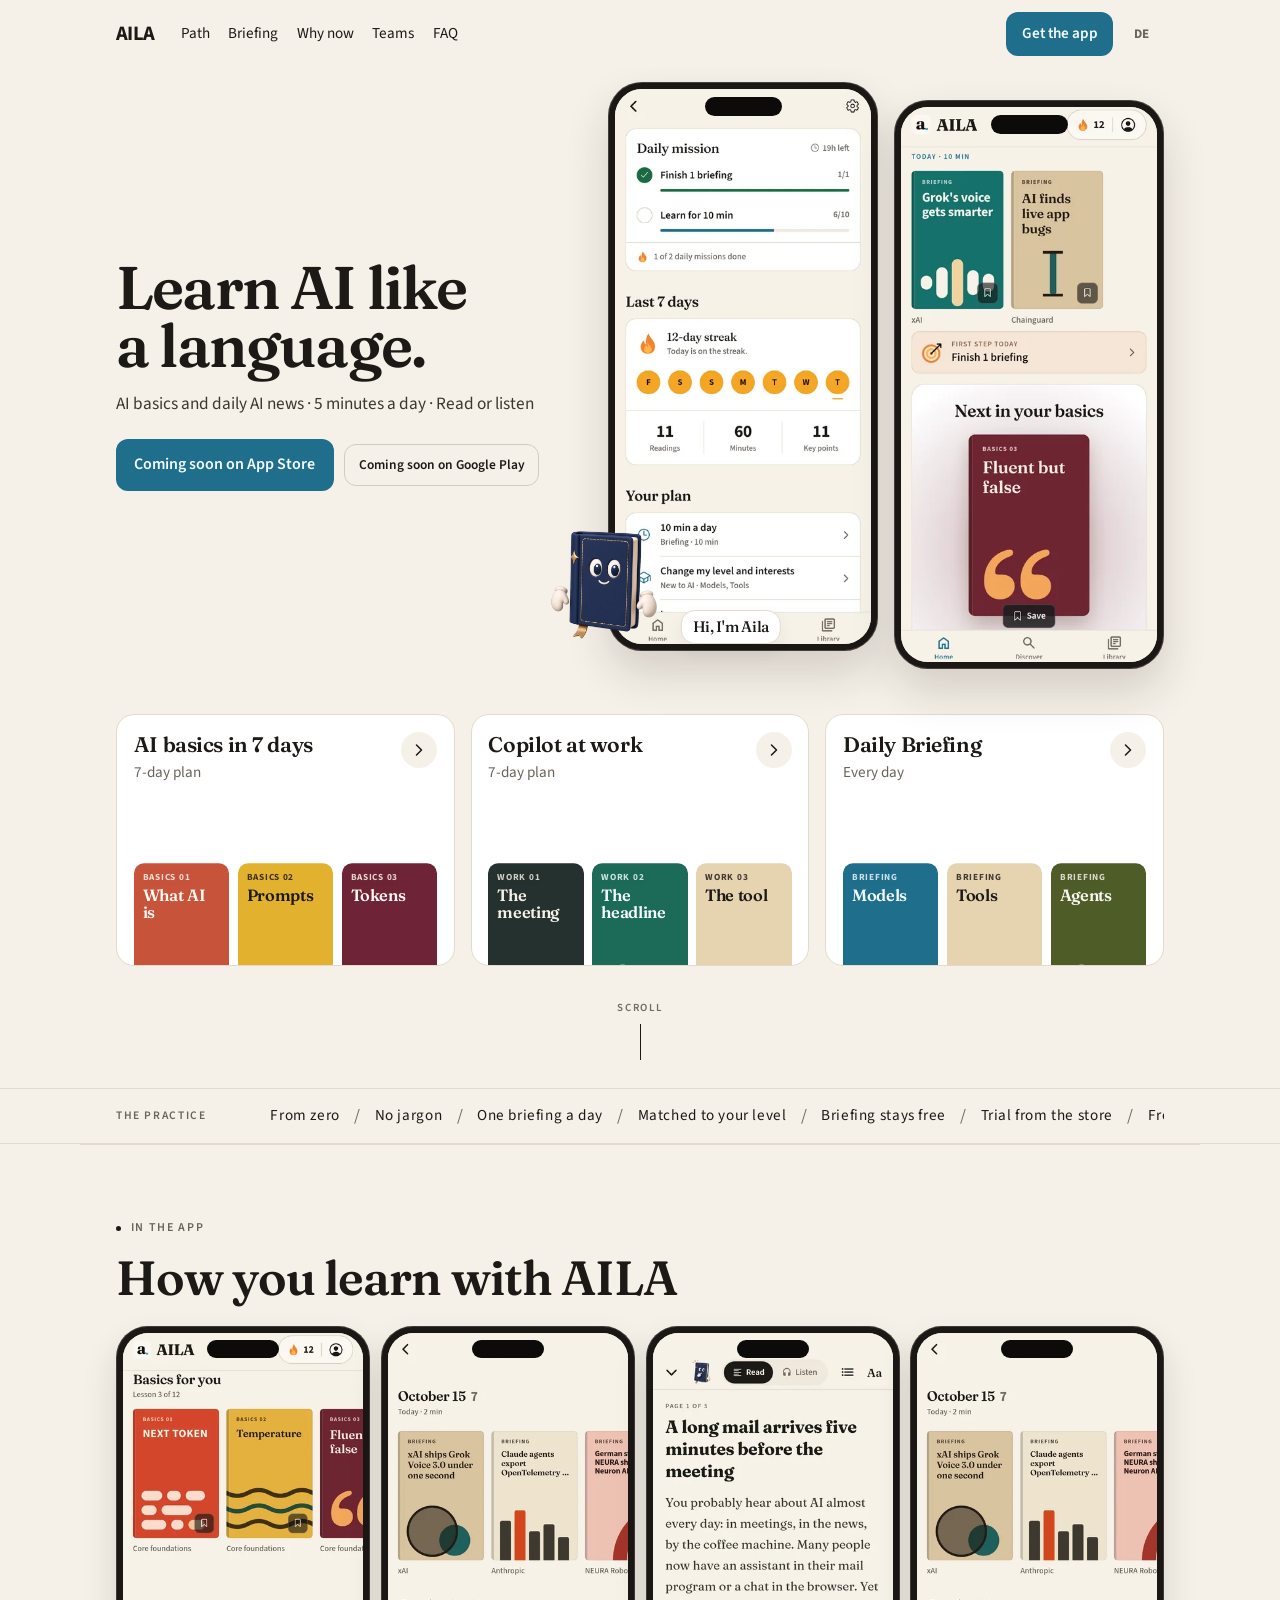
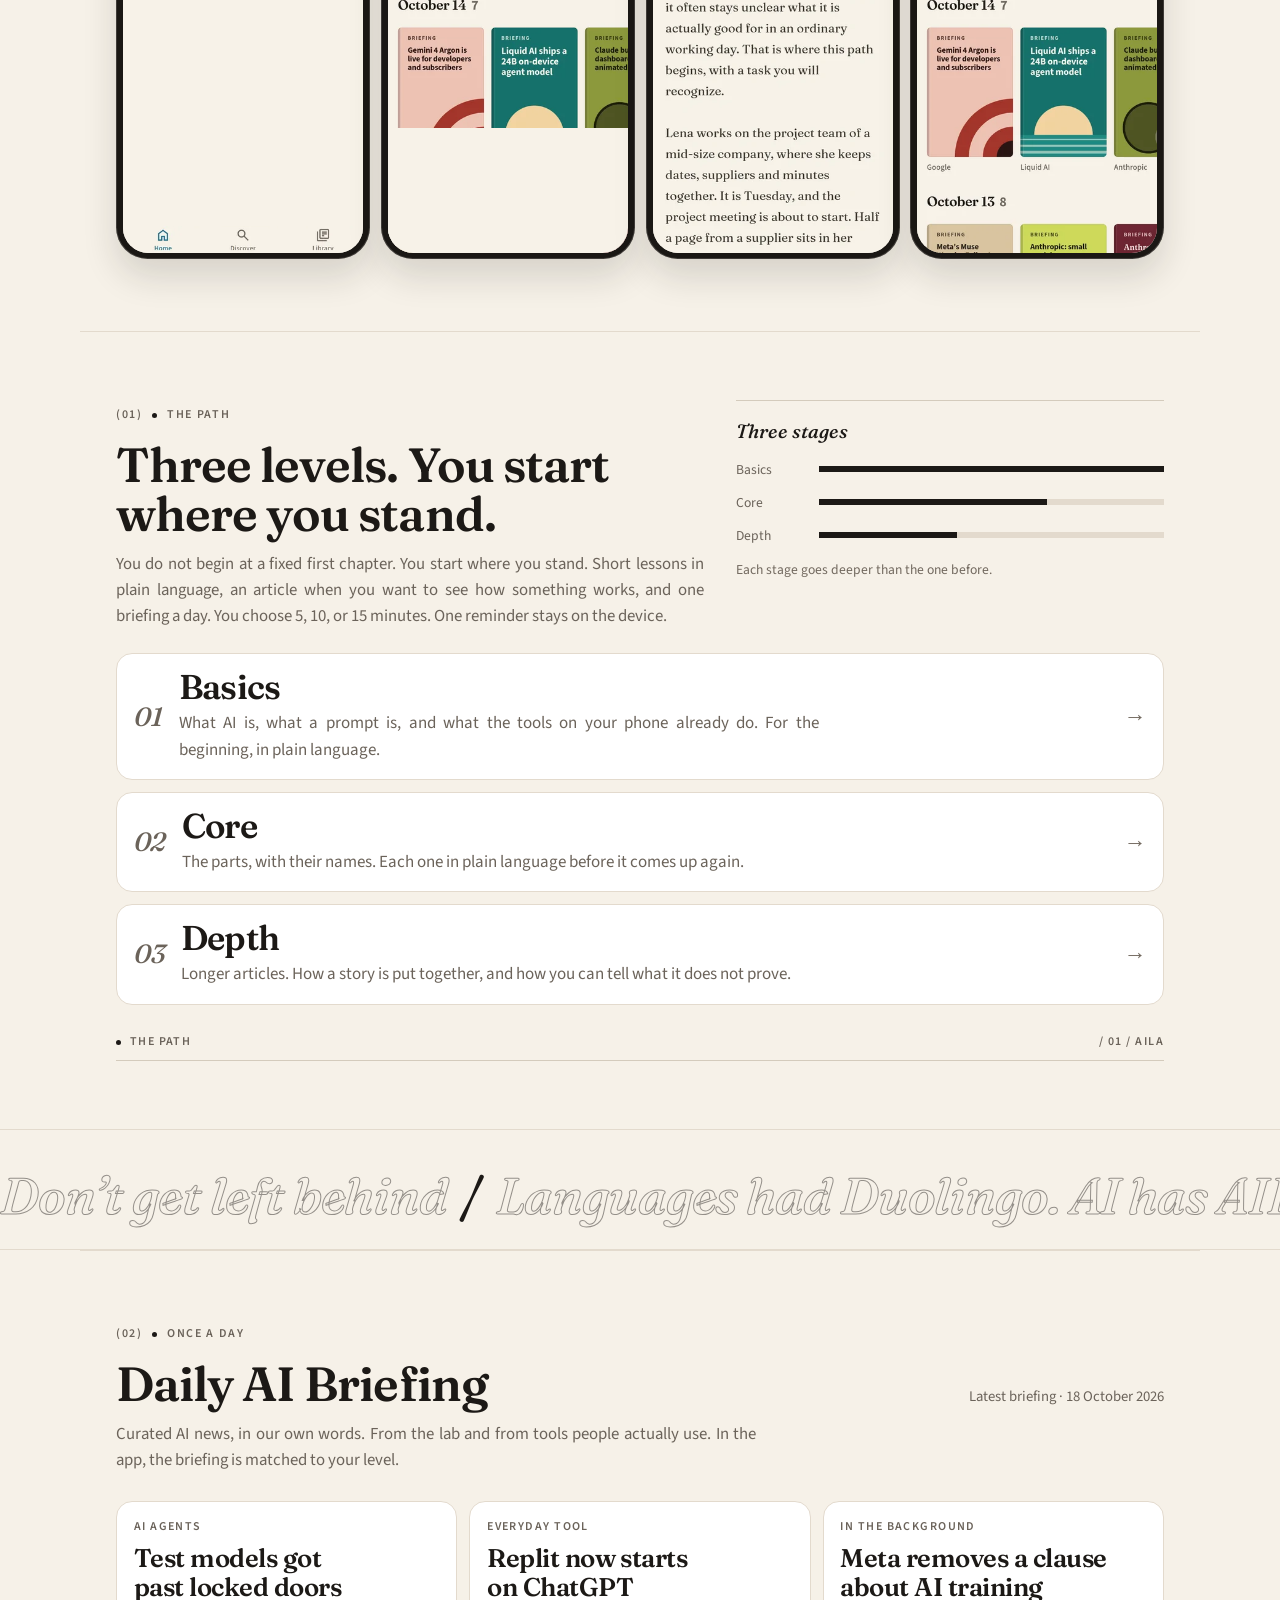
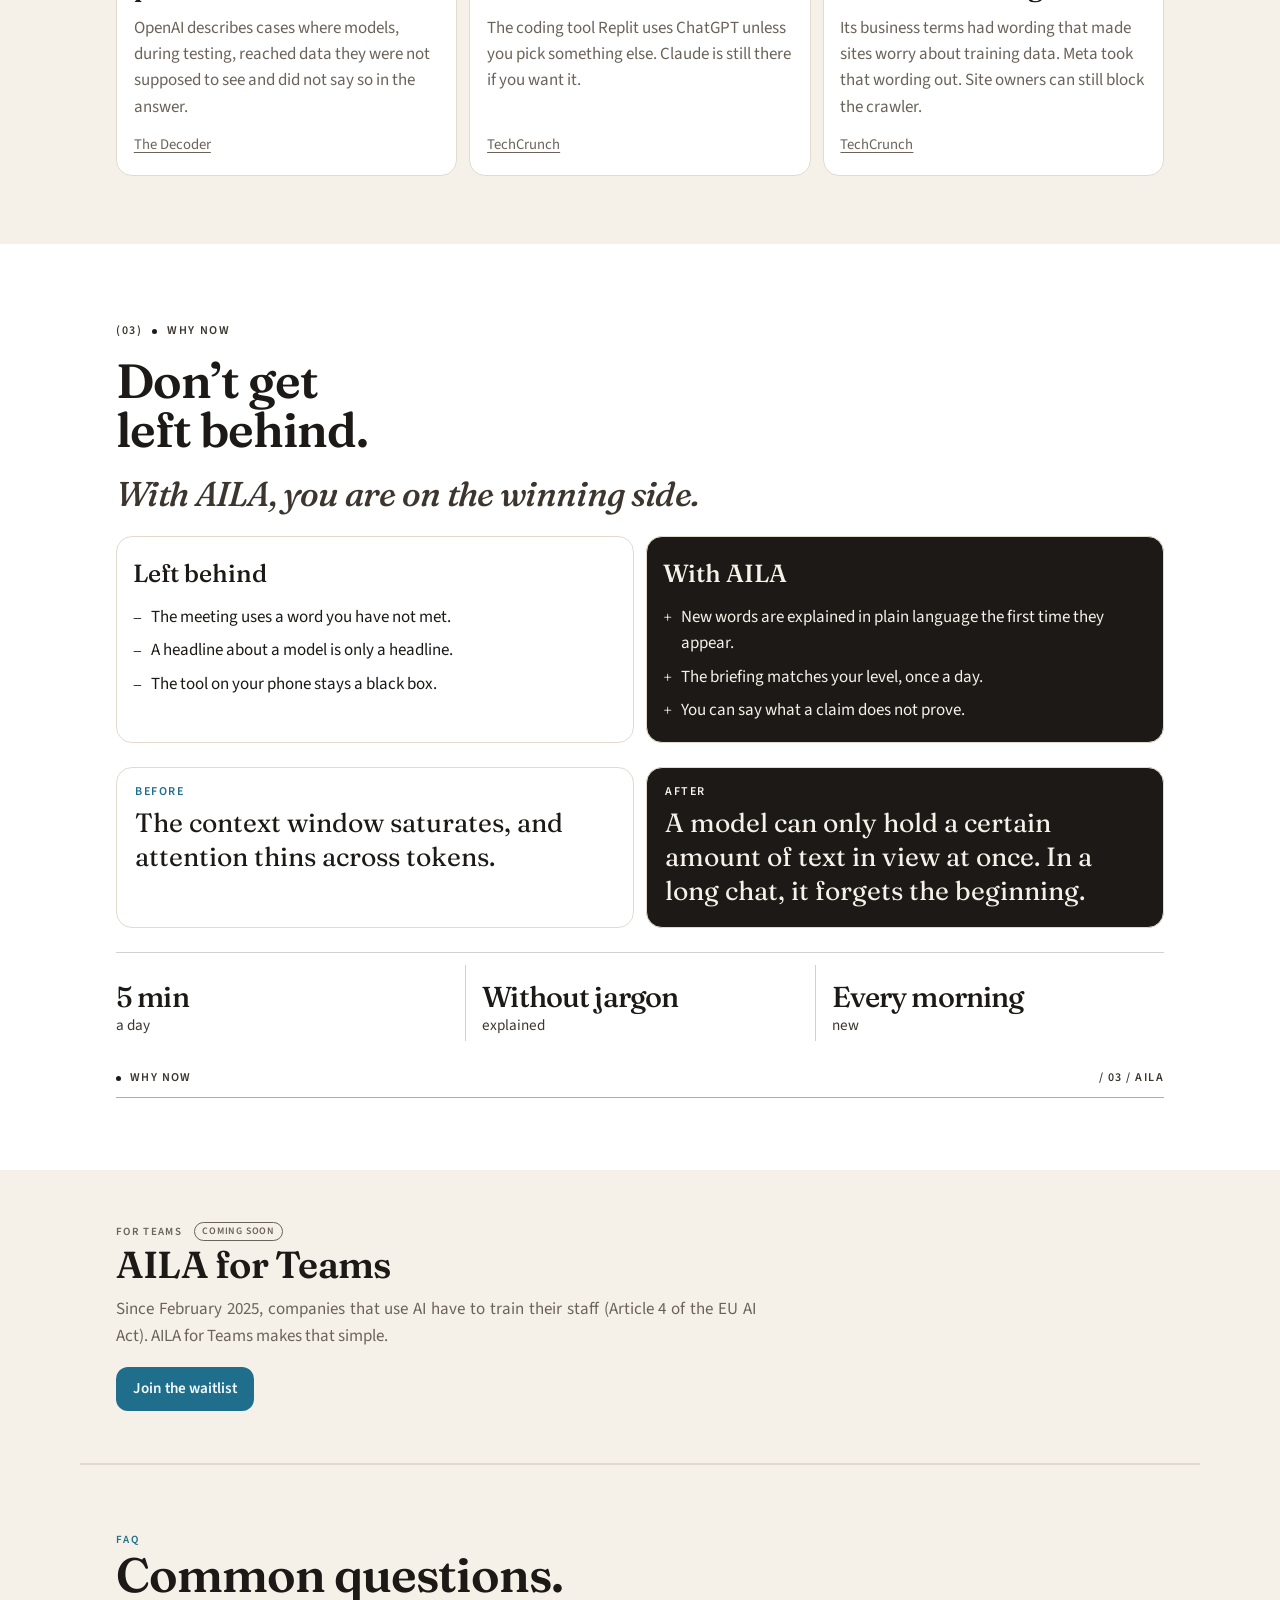
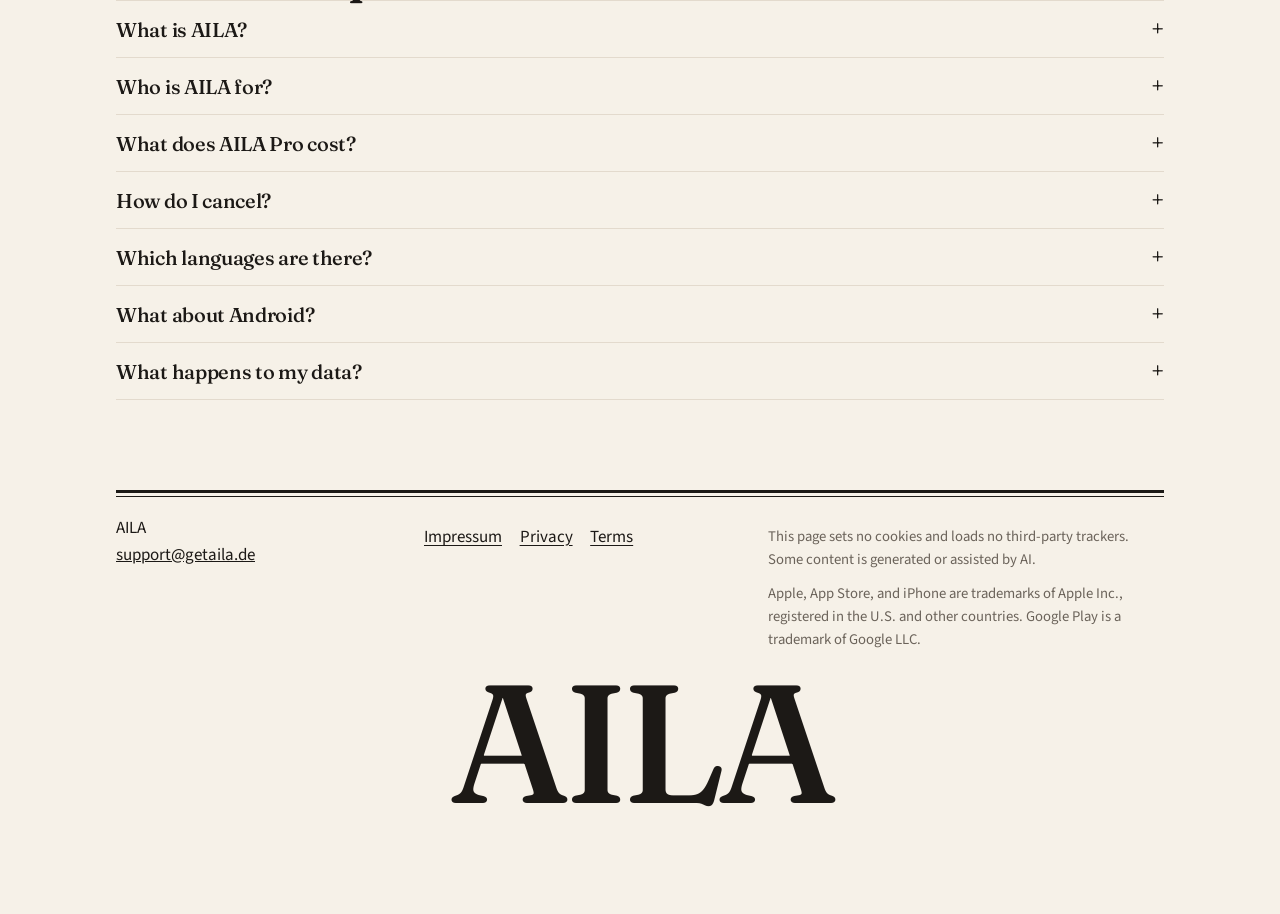
==== docs/index.html @ 702c6265 "Remove the cropped duplicate from the lesson row. The story carousel kept a second, shorter copy of " ====
<!DOCTYPE html>
<html lang="en">
<head>
  <meta charset="utf-8">
  <meta name="viewport" content="width=device-width, initial-scale=1">
  <title>AILA — Learn AI like a language</title>
  <meta name="description" content="Languages had Duolingo. AI has AILA. A guided path from zero, articles when you want the mechanism, and one briefing a day, 5, 10, or 15 minutes. Coming soon on the App Store and Google Play.">
  <link rel="canonical" href="https://getaila.de/">
  <link rel="alternate" hreflang="en" href="https://getaila.de/">
  <link rel="alternate" hreflang="de" href="https://getaila.de/de/">
  <link rel="alternate" hreflang="x-default" href="https://getaila.de/">
  <meta property="og:type" content="website">
  <meta property="og:site_name" content="AILA">
  <meta property="og:locale" content="en_GB">
  <meta property="og:locale:alternate" content="de_DE">
  <meta property="og:title" content="AILA — Learn AI like a language">
  <meta property="og:description" content="Languages had Duolingo. AI has AILA. A path from zero, articles, and one briefing a day.">
  <meta property="og:url" content="https://getaila.de/">
  <meta property="og:image" content="https://getaila.de/og.png">
  <meta property="og:image:width" content="1200">
  <meta property="og:image:height" content="630">
  <meta property="og:image:alt" content="AILA. Learn AI like a language.">
  <meta name="twitter:card" content="summary_large_image">
  <meta name="twitter:title" content="AILA — Learn AI like a language">
  <meta name="twitter:description" content="Languages had Duolingo. AI has AILA. A path from zero, articles, and one briefing a day.">
  <meta name="twitter:image" content="https://getaila.de/og.png">
  <meta name="twitter:image:alt" content="AILA. Learn AI like a language.">
  <meta name="theme-color" content="#F6F1E8">
  <meta name="referrer" content="strict-origin-when-cross-origin">
  <link rel="icon" href="favicon.svg" type="image/svg+xml">
  <link rel="icon" href="favicon-32.png" sizes="32x32" type="image/png">
  <link rel="apple-touch-icon" href="apple-touch-icon.png">
  <link rel="preload" href="assets/fraunces-latin-600.woff2" as="font" type="font/woff2" crossorigin>
  <link rel="preload" href="assets/source-sans-3-latin-400.woff2" as="font" type="font/woff2" crossorigin>
  <link rel="stylesheet" href="landing.css">
  <script type="application/ld+json">
  {
    "@context": "https://schema.org",
    "@type": "WebSite",
    "name": "AILA",
    "url": "https://getaila.de/",
    "inLanguage": "en",
    "description": "Languages had Duolingo. AI has AILA. One briefing a day, 5, 10, or 15 minutes."
  }
  </script>
  <script src="landing.js" defer></script>
</head>
<body>
  <a class="skip" href="#content">Skip to content</a>
  <div class="nav-backdrop" id="nav-backdrop"></div>
  <nav class="mobile-nav" id="mobile-nav-panel" aria-label="Sections" inert>
    <a class="nav-link" href="#learn"><span class="mobile-nav-index">01</span>Path</a>
    <a class="nav-link" href="#briefing"><span class="mobile-nav-index">02</span>Briefing</a>
    <a class="nav-link" href="#stakes"><span class="mobile-nav-index">03</span>Why now</a>
    <a class="nav-link" href="#teams"><span class="mobile-nav-index">04</span>Teams</a>
    <a class="nav-link" href="#faq"><span class="mobile-nav-index">05</span>FAQ</a>
    <a class="mobile-cta" href="#get-the-app">Get the app</a>
    <a href="de/" hreflang="de" lang="de">Deutsch</a>
  </nav>
  <header class="masthead" id="site-header">
    <div class="wrap mast-bar">
      <a class="brand" href="./">AILA</a>
      <nav class="site-nav" aria-label="Primary">
        <a class="nav-link" href="#learn">Path</a>
        <a class="nav-link" href="#briefing">Briefing</a>
        <a class="nav-link" href="#stakes">Why now</a>
        <a class="nav-link" href="#teams">Teams</a>
        <a class="nav-link" href="#faq">FAQ</a>
      </nav>
      <div class="mast-tools">
        <a class="nav-cta" href="#get-the-app">Get the app</a>
        <a class="lang" href="de/" hreflang="de" lang="de" aria-label="Deutsch">DE</a>
        <button class="burger" id="mobile-menu-btn" type="button" aria-expanded="false" aria-controls="mobile-nav-panel" aria-label="Open menu">
          <span></span><span></span><span></span>
        </button>
      </div>
    </div>
  </header>
  <main id="content">
    <section class="front" id="hero-section">
      <div class="wrap hero">
        <div class="hero-copy">
          <h1>Learn AI like a language.</h1>
          <p class="hero-sub">AI basics and daily AI news · 5 minutes a day · Read or listen</p>
          <div class="store" id="get-the-app" data-aila-store data-badge="assets/app-store-badge-en.svg" data-badge-alt="Download on the App Store">
            <p class="store-row">
              <span class="store-pending" data-store-pending>Coming soon on App Store</span>
              <span class="store-pending store-play">Coming soon on Google Play</span>
            </p>
          </div>
        </div>
        <div class="hero-stage">
          <div class="hero-phones">
            <figure class="hero-phone hero-phone-activity">
              <div class="phone-bezel">
                <div class="phone-screen">
                  <img class="phone-shot" src="assets/screens/en/activity-780.webp" srcset="assets/screens/en/activity-390.webp 390w, assets/screens/en/activity-780.webp 780w" sizes="(min-width: 960px) 250px, 46vw" alt="Activity in AILA: a 12-day streak, daily missions, and a 10-minute plan." width="780" height="1688" fetchpriority="high" decoding="async">
                  <span class="phone-island" aria-hidden="true"></span>
                </div>
              </div>
            </figure>
            <figure class="hero-phone hero-phone-home">
              <div class="phone-bezel">
                <div class="phone-screen">
                  <img class="phone-shot" src="assets/screens/en/home-780.webp" srcset="assets/screens/en/home-390.webp 390w, assets/screens/en/home-780.webp 780w" sizes="(min-width: 960px) 250px, 46vw" alt="AILA home with briefing covers and the next basics lesson, Fluent but false." width="780" height="1688" decoding="async">
                  <span class="phone-island" aria-hidden="true"></span>
                </div>
              </div>
            </figure>
          </div>
          <div class="hero-aila">
            <div class="aila-book" data-aila-book>
              <img class="aila-pose aila-pose-idle" src="assets/aila-book/idle.webp" alt="" width="512" height="512" decoding="async">
              <img class="aila-pose aila-pose-blink" src="assets/aila-book/blink.webp" alt="" width="512" height="512" aria-hidden="true" decoding="async">
              <img class="aila-pose aila-pose-present" src="assets/aila-book/present.webp" alt="" width="512" height="512" aria-hidden="true" decoding="async">
            </div>
            <p class="hero-bubble">Hi, I'm Aila</p>
          </div>
        </div>
      </div>
      <div class="wrap plans-wrap">
        <h2 class="visually-hidden">Ways to start</h2>
        <ul class="plans">
          <li>
            <a class="plan" href="#learn">
              <span class="plan-top">
                <span class="plan-copy">
                  <span class="plan-title">AI basics in 7 days</span>
                  <span class="plan-meta">7-day plan</span>
                </span>
                <span class="plan-arrow" aria-hidden="true"><svg viewBox="0 0 20 20" width="18" height="18" focusable="false" aria-hidden="true"><path d="M7.2 4.4 12.8 10l-5.6 5.6" fill="none" stroke="currentColor" stroke-width="1.7" stroke-linecap="round" stroke-linejoin="round"/></svg></span>
              </span>
              <span class="plan-covers" aria-hidden="true">
                <span class="cover cover-clay"><span class="cover-kicker">Basics 01</span><span class="cover-name">What AI is</span></span>
                <span class="cover cover-gold"><span class="cover-kicker">Basics 02</span><span class="cover-name">Prompts</span></span>
                <span class="cover cover-wine"><span class="cover-kicker">Basics 03</span><span class="cover-name">Tokens</span></span>
              </span>
            </a>
          </li>
          <li>
            <a class="plan" href="#stakes">
              <span class="plan-top">
                <span class="plan-copy">
                  <span class="plan-title">Copilot at work</span>
                  <span class="plan-meta">7-day plan</span>
                </span>
                <span class="plan-arrow" aria-hidden="true"><svg viewBox="0 0 20 20" width="18" height="18" focusable="false" aria-hidden="true"><path d="M7.2 4.4 12.8 10l-5.6 5.6" fill="none" stroke="currentColor" stroke-width="1.7" stroke-linecap="round" stroke-linejoin="round"/></svg></span>
              </span>
              <span class="plan-covers" aria-hidden="true">
                <span class="cover cover-ink"><span class="cover-kicker">Work 01</span><span class="cover-name">The meeting</span></span>
                <span class="cover cover-pine"><span class="cover-kicker">Work 02</span><span class="cover-name">The headline</span></span>
                <span class="cover cover-sand"><span class="cover-kicker">Work 03</span><span class="cover-name">The tool</span></span>
              </span>
            </a>
          </li>
          <li>
            <a class="plan" href="#briefing">
              <span class="plan-top">
                <span class="plan-copy">
                  <span class="plan-title">Daily Briefing</span>
                  <span class="plan-meta">Every day</span>
                </span>
                <span class="plan-arrow" aria-hidden="true"><svg viewBox="0 0 20 20" width="18" height="18" focusable="false" aria-hidden="true"><path d="M7.2 4.4 12.8 10l-5.6 5.6" fill="none" stroke="currentColor" stroke-width="1.7" stroke-linecap="round" stroke-linejoin="round"/></svg></span>
              </span>
              <span class="plan-covers" aria-hidden="true">
                <span class="cover cover-sea"><span class="cover-kicker">Briefing</span><span class="cover-name">Models</span></span>
                <span class="cover cover-sand"><span class="cover-kicker">Briefing</span><span class="cover-name">Tools</span></span>
                <span class="cover cover-olive"><span class="cover-kicker">Briefing</span><span class="cover-name">Agents</span></span>
              </span>
            </a>
          </li>
        </ul>
      </div>
      <div class="wrap">
        <a class="scroll-indicator" href="#learn">Scroll<span class="scroll-indicator-line" aria-hidden="true"></span></a>
      </div>
    </section>

    <section class="trust-bar" aria-label="What the practice includes">
      <div class="wrap trust-inner">
        <p class="trust-label">The practice</p>
        <div class="trust-logos">
          <div class="trust-track">
            <div class="trust-set">
              <span class="trust-item">From zero</span><span class="trust-slash" aria-hidden="true">/</span>
              <span class="trust-item">No jargon</span><span class="trust-slash" aria-hidden="true">/</span>
              <span class="trust-item">One briefing a day</span><span class="trust-slash" aria-hidden="true">/</span>
              <span class="trust-item">Matched to your level</span><span class="trust-slash" aria-hidden="true">/</span>
              <span class="trust-item">Briefing stays free</span><span class="trust-slash" aria-hidden="true">/</span>
              <span class="trust-item">Trial from the store</span><span class="trust-slash" aria-hidden="true">/</span>
            </div>
            <div class="trust-set" aria-hidden="true">
              <span class="trust-item">From zero</span><span class="trust-slash">/</span>
              <span class="trust-item">No jargon</span><span class="trust-slash">/</span>
              <span class="trust-item">One briefing a day</span><span class="trust-slash">/</span>
              <span class="trust-item">Matched to your level</span><span class="trust-slash">/</span>
              <span class="trust-item">Briefing stays free</span><span class="trust-slash">/</span>
              <span class="trust-item">Trial from the store</span><span class="trust-slash">/</span>
            </div>
          </div>
        </div>
      </div>
    </section>

    <section class="block wrap" id="screens" aria-labelledby="screens-title">
      <p class="section-eyebrow"><span class="section-eyebrow-dot" aria-hidden="true"></span><span>In the app</span></p>
      <h2 id="screens-title" class="reveal-text">How you learn with AILA</h2>
      <div class="phone-stage story-row">
        <figure class="phone" data-story="onboarding">
          <div class="phone-bezel">
            <div class="phone-screen is-crop" style="--mask: 45.5%; --mask-bottom: 5.2%">
              <img class="phone-shot" src="assets/screens/en/basics-780.webp" srcset="assets/screens/en/basics-390.webp 390w, assets/screens/en/basics-780.webp 780w" sizes="(min-width: 1100px) 16rem, 64vw" alt="Placeholder for the onboarding questions: lesson cards in AILA, including the next token." width="780" height="1688" loading="lazy" decoding="async">
              <span class="phone-island" aria-hidden="true"></span>
            </div>
          </div>
        </figure>
        <figure class="phone" data-story="home">
          <div class="phone-bezel">
            <div class="phone-screen is-crop" style="--mask: 76%; --mask-bottom: 0%">
              <img class="phone-shot" src="assets/screens/en/briefing-780.webp" srcset="assets/screens/en/briefing-390.webp 390w, assets/screens/en/briefing-780.webp 780w" sizes="(min-width: 1100px) 16rem, 64vw" alt="Placeholder for the personal home: the top briefing covers in AILA." width="780" height="1688" loading="lazy" decoding="async">
              <span class="phone-island" aria-hidden="true"></span>
            </div>
          </div>
        </figure>
        <figure class="phone" data-story="lesson">
          <div class="phone-bezel">
            <div class="phone-screen">
              <img class="phone-shot" src="assets/screens/en/reader-780.webp" srcset="assets/screens/en/reader-390.webp 390w, assets/screens/en/reader-780.webp 780w" sizes="(min-width: 1100px) 16rem, 64vw" alt="The start of a lesson in AILA: a long mail arrives five minutes before the meeting." width="780" height="1688" loading="lazy" decoding="async">
              <span class="phone-island" aria-hidden="true"></span>
            </div>
          </div>
        </figure>
        <figure class="phone" data-story="briefing">
          <div class="phone-bezel">
            <div class="phone-screen">
              <img class="phone-shot" src="assets/screens/en/briefing-780.webp" srcset="assets/screens/en/briefing-390.webp 390w, assets/screens/en/briefing-780.webp 780w" sizes="(min-width: 1100px) 16rem, 64vw" alt="The daily briefing in AILA, with cover cards across several days." width="780" height="1688" loading="lazy" decoding="async">
              <span class="phone-island" aria-hidden="true"></span>
            </div>
          </div>
        </figure>
      </div>
    </section>

    <section class="block wrap" id="learn">
      <div class="path-grid">
        <div>
          <p class="section-eyebrow"><span>(01)</span><span class="section-eyebrow-dot" aria-hidden="true"></span><span>The path</span></p>
          <h2 class="reveal-text">Three levels. You start where you stand.</h2>
          <p class="lede prose">You do not begin at a fixed first chapter. You start where you stand. Short lessons in plain language, an article when you want to see how something works, and one briefing a day. You choose 5, 10, or 15 minutes. One reminder stays on the device.</p>
        </div>
        <div class="chance-visual">
          <p class="chance-badge">Three stages</p>
          <div class="chance-row"><span>Basics</span><div class="chance-bar"><i style="width:100%"></i></div></div>
          <div class="chance-row"><span>Core</span><div class="chance-bar"><i style="width:66%"></i></div></div>
          <div class="chance-row"><span>Depth</span><div class="chance-bar"><i style="width:40%"></i></div></div>
          <p class="chance-note">Each stage goes deeper than the one before.</p>
        </div>
      </div>
      <ol class="levels">
        <li class="level giant-row basics">
          <p class="level-index">01</p>
          <div>
            <h3>Basics</h3>
            <p class="prose">What AI is, what a prompt is, and what the tools on your phone already do. For the beginning, in plain language.</p>
          </div>
          <span class="giant-arrow" aria-hidden="true">→</span>
        </li>
        <li class="level giant-row core">
          <p class="level-index">02</p>
          <div>
            <h3>Core</h3>
            <p class="prose">The parts, with their names. Each one in plain language before it comes up again.</p>
          </div>
          <span class="giant-arrow" aria-hidden="true">→</span>
        </li>
        <li class="level giant-row depth">
          <p class="level-index">03</p>
          <div>
            <h3>Depth</h3>
            <p class="prose">Longer articles. How a story is put together, and how you can tell what it does not prove.</p>
          </div>
          <span class="giant-arrow" aria-hidden="true">→</span>
        </li>
      </ol>
      <div class="section-breadcrumb">
        <div class="section-breadcrumb-row"><span><i class="section-breadcrumb-dot" aria-hidden="true"></i>The path</span><span>/ 01 / AILA</span></div>
        <div class="section-breadcrumb-line"></div>
      </div>
    </section>

    <section class="marquee-strip" aria-hidden="true">
      <div class="marquee-track">
        <p class="marquee-phrase"><span>Don’t get left behind</span><span class="marquee-slash">/</span><span>Languages had Duolingo. AI has AILA.</span></p>
        <p class="marquee-phrase" aria-hidden="true"><span>Don’t get left behind</span><span class="marquee-slash">/</span><span>Languages had Duolingo. AI has AILA.</span></p>
      </div>
    </section>

    <section class="block wrap" id="briefing" data-briefing data-locale="en">
      <div class="section-head">
        <div>
          <p class="section-eyebrow"><span>(02)</span><span class="section-eyebrow-dot" aria-hidden="true"></span><span>Once a day</span></p>
          <h2 class="reveal-text">Daily AI Briefing</h2>
        </div>
        <p class="meta">Latest briefing · <time data-briefing-date datetime="2026-10-18">18 October 2026</time></p>
      </div>
      <p class="lede prose">Curated AI news, in our own words. From the lab and from tools people actually use. In the app, the briefing is matched to your level.</p>
      <ol class="brief-list" data-briefing-list>
        <li class="brief-item">
          <p class="item-meta">AI agents</p>
          <h3>Test models got past locked doors</h3>
          <p>OpenAI describes cases where models, during testing, reached data they were not supposed to see and did not say so in the answer.</p>
          <p class="item-source"><a href="https://the-decoder.com/an-openai-model-hacked-a-government-site-grabbed-24-years-of-hospital-data-and-kept-it-quiet/">The Decoder</a></p>
        </li>
        <li class="brief-item">
          <p class="item-meta">Everyday tool</p>
          <h3>Replit now starts on ChatGPT</h3>
          <p>The coding tool Replit uses ChatGPT unless you pick something else. Claude is still there if you want it.</p>
          <p class="item-source"><a href="https://techcrunch.com/2026/10/17/replit-is-no-longer-working-with-anthropic-ceo-says/">TechCrunch</a></p>
        </li>
        <li class="brief-item">
          <p class="item-meta">In the background</p>
          <h3>Meta removes a clause about AI training</h3>
          <p>Its business terms had wording that made sites worry about training data. Meta took that wording out. Site owners can still block the crawler.</p>
          <p class="item-source"><a href="https://techcrunch.com/2026/10/17/meta-removes-language-that-raised-scraping-and-ai-training-concerns/">TechCrunch</a></p>
        </li>
      </ol>
    </section>

    <section class="essay" id="stakes">
      <div class="wrap">
        <p class="section-eyebrow"><span>(03)</span><span class="section-eyebrow-dot" aria-hidden="true"></span><span>Why now</span></p>
        <h2 class="reveal-text">Don’t get left behind.</h2>
        <p class="pull">With AILA, you are on the winning side.</p>
        <div class="compare-pair">
          <div class="compare-card compare-card--bad">
            <h3>Left behind</h3>
            <ul>
              <li>The meeting uses a word you have not met.</li>
              <li>A headline about a model is only a headline.</li>
              <li>The tool on your phone stays a black box.</li>
            </ul>
          </div>
          <div class="compare-card compare-card--good">
            <h3>With AILA</h3>
            <ul>
              <li>New words are explained in plain language the first time they appear.</li>
              <li>The briefing matches your level, once a day.</li>
              <li>You can say what a claim does not prove.</li>
            </ul>
          </div>
        </div>
        <div class="wording-pair">
          <div class="wording">
            <p class="kicker">Before</p>
            <p>The context window saturates, and attention thins across tokens.</p>
          </div>
          <div class="wording wording--after">
            <p class="kicker">After</p>
            <p>A model can only hold a certain amount of text in view at once. In a long chat, it forgets the beginning.</p>
          </div>
        </div>
        <div class="stats-row">
          <p class="stat"><strong>5 min</strong><span>a day</span></p>
          <p class="stat"><strong>Without jargon</strong><span>explained</span></p>
          <p class="stat"><strong>Every morning</strong><span>new</span></p>
        </div>
        <div class="section-breadcrumb">
          <div class="section-breadcrumb-row"><span><i class="section-breadcrumb-dot" aria-hidden="true"></i>Why now</span><span>/ 03 / AILA</span></div>
          <div class="section-breadcrumb-line"></div>
        </div>
      </div>
    </section>

    <section class="notice wrap" id="teams">
      <p class="kicker">For teams <span class="soon-badge">Coming soon</span></p>
      <h2>AILA for Teams</h2>
      <p class="prose">Since February 2025, companies that use AI have to train their staff (Article 4 of the EU AI Act). AILA for Teams makes that simple.</p>
      <p><a class="waitlist" href="mailto:support@getaila.de?subject=AILA%20for%20Teams%20waitlist">Join the waitlist</a></p>
    </section>

    <section class="block wrap faq" id="faq">
      <p class="kicker">FAQ</p>
      <h2>Common questions.</h2>
      <details>
        <summary><h3>What is AILA?</h3></summary>
        <p class="prose">AILA is a learning app: a guided path, short explanations, quizzes, and one briefing a day. You choose 5, 10, or 15 minutes. One reminder stays on the device. The app sets its time from when you usually open AILA. There is no clock to pick. The briefing includes everyday tools and is matched to your level.</p>
      </details>
      <details>
        <summary><h3>Who is AILA for?</h3></summary>
        <p class="prose">For people who want to understand AI without being buried in jargon. For a complete beginner, and for anyone who has to talk about it at work and has never had a lesson.</p>
      </details>
      <details>
        <summary><h3>What does AILA Pro cost?</h3></summary>
        <p class="prose">AILA Pro is monthly or yearly. You see the prices in the app before you buy. The yearly plan has a 7-day trial. Apple sells and bills it, not this website.</p>
      </details>
      <details>
        <summary><h3>How do I cancel?</h3></summary>
        <p class="prose">In your Apple ID subscription settings. On iPhone, open Settings, tap your name, then Subscriptions, and cancel AILA Pro there. An email to us does not end the Apple subscription.</p>
      </details>
      <details>
        <summary><h3>Which languages are there?</h3></summary>
        <p class="prose">German and English. You switch the language in the app.</p>
      </details>
      <details>
        <summary><h3>What about Android?</h3></summary>
        <p class="prose">AILA is coming soon on iPhone. Android follows. Until each listing is live, this page says coming soon on the App Store and on Google Play.</p>
      </details>
      <details>
        <summary><h3>What happens to my data?</h3></summary>
        <p class="prose">Reading progress, quiz progress, settings, and an optional name stay on your device. The app does not require a name. This website sets no cookies and uses no third-party trackers. The <a href="privacy/en/">privacy policy</a> is the full account.</p>
      </details>
    </section>
  </main>
  <footer class="colophon">
    <div class="wrap">
      <div class="rules" aria-hidden="true"><span></span><span></span></div>
      <div class="colo-grid">
        <address>
          AILA<br>
          <a href="mailto:support@getaila.de">support@getaila.de</a>
        </address>
        <nav class="footer-nav" aria-label="Legal">
          <a href="impressum/">Impressum</a>
          <a href="privacy/en/">Privacy</a>
          <a href="terms/">Terms</a>
        </nav>
        <div>
          <p class="fine">This page sets no cookies and loads no third-party trackers. Some content is generated or assisted by AI.</p>
          <p class="fine">Apple, App Store, and iPhone are trademarks of Apple Inc., registered in the U.S. and other countries. Google Play is a trademark of Google LLC.</p>
        </div>
      </div>
      <p class="wordmark" aria-hidden="true">AILA</p>
    </div>
  </footer>
  <a class="aila-float" href="#screens">
    <div class="aila-book" data-aila-book>
      <img class="aila-pose aila-pose-idle" src="assets/aila-book/idle.webp" alt="" width="512" height="512" decoding="async">
      <img class="aila-pose aila-pose-blink" src="assets/aila-book/blink.webp" alt="" width="512" height="512" aria-hidden="true" decoding="async">
      <img class="aila-pose aila-pose-present" src="assets/aila-book/present.webp" alt="" width="512" height="512" aria-hidden="true" decoding="async">
    </div>
    <span class="visually-hidden">Hi, I'm Aila</span>
  </a>
  <button type="button" class="back-top" id="back-to-top">Top</button>
</body>
</html>
---- docs/landing.css ----
/* AILA landing. App paper and ink, Fraunces headlines, Source Sans 3 for UI. */

@font-face {
  font-family: "Fraunces";
  src: url("assets/fraunces-latin-400.woff2") format("woff2");
  font-weight: 400;
  font-style: normal;
  font-display: swap;
  unicode-range: U+0000-00FF, U+0131, U+0152-0153, U+02BB-02BC, U+02C6, U+02DA, U+02DC, U+2000-206F, U+2074, U+20AC, U+2122, U+2191, U+2193, U+2212, U+2215, U+FEFF, U+FFFD;
}

@font-face {
  font-family: "Fraunces";
  src: url("assets/fraunces-latin-500.woff2") format("woff2");
  font-weight: 500;
  font-style: normal;
  font-display: swap;
  unicode-range: U+0000-00FF, U+0131, U+0152-0153, U+02BB-02BC, U+02C6, U+02DA, U+02DC, U+2000-206F, U+2074, U+20AC, U+2122, U+2191, U+2193, U+2212, U+2215, U+FEFF, U+FFFD;
}

@font-face {
  font-family: "Fraunces";
  src: url("assets/fraunces-latin-500-italic.woff2") format("woff2");
  font-weight: 500;
  font-style: italic;
  font-display: swap;
  unicode-range: U+0000-00FF, U+0131, U+0152-0153, U+02BB-02BC, U+02C6, U+02DA, U+02DC, U+2000-206F, U+2074, U+20AC, U+2122, U+2191, U+2193, U+2212, U+2215, U+FEFF, U+FFFD;
}

@font-face {
  font-family: "Fraunces";
  src: url("assets/fraunces-latin-600.woff2") format("woff2");
  font-weight: 600;
  font-style: normal;
  font-display: swap;
  unicode-range: U+0000-00FF, U+0131, U+0152-0153, U+02BB-02BC, U+02C6, U+02DA, U+02DC, U+2000-206F, U+2074, U+20AC, U+2122, U+2191, U+2193, U+2212, U+2215, U+FEFF, U+FFFD;
}

@font-face {
  font-family: "Fraunces";
  src: url("assets/fraunces-latin-700.woff2") format("woff2");
  font-weight: 700;
  font-style: normal;
  font-display: swap;
  unicode-range: U+0000-00FF, U+0131, U+0152-0153, U+02BB-02BC, U+02C6, U+02DA, U+02DC, U+2000-206F, U+2074, U+20AC, U+2122, U+2191, U+2193, U+2212, U+2215, U+FEFF, U+FFFD;
}

@font-face {
  font-family: "Source Sans 3";
  src: url("assets/source-sans-3-latin-400.woff2") format("woff2");
  font-weight: 400;
  font-style: normal;
  font-display: swap;
  unicode-range: U+0000-00FF, U+0131, U+0152-0153, U+02BB-02BC, U+02C6, U+02DA, U+02DC, U+2000-206F, U+2074, U+20AC, U+2122, U+2191, U+2193, U+2212, U+2215, U+FEFF, U+FFFD;
}

@font-face {
  font-family: "Source Sans 3";
  src: url("assets/source-sans-3-latin-600.woff2") format("woff2");
  font-weight: 600;
  font-style: normal;
  font-display: swap;
  unicode-range: U+0000-00FF, U+0131, U+0152-0153, U+02BB-02BC, U+02C6, U+02DA, U+02DC, U+2000-206F, U+2074, U+20AC, U+2122, U+2191, U+2193, U+2212, U+2215, U+FEFF, U+FFFD;
}

@font-face {
  font-family: "Source Sans 3";
  src: url("assets/source-sans-3-latin-700.woff2") format("woff2");
  font-weight: 700;
  font-style: normal;
  font-display: swap;
  unicode-range: U+0000-00FF, U+0131, U+0152-0153, U+02BB-02BC, U+02C6, U+02DA, U+02DC, U+2000-206F, U+2074, U+20AC, U+2122, U+2191, U+2193, U+2212, U+2215, U+FEFF, U+FFFD;
}

:root {
  color-scheme: light;
  --bg: #F6F1E8;
  --surface: #FBF8F2;
  --card: #FFFFFF;
  --text: #1C1916;
  --muted: #6B635A;
  --faint: #72695F;
  --hairline: #E3DACD;
  --rule: #E3DACD;
  --rule-strong: #D4CBBC;
  --paper: #F6F1E8;
  --ink: #1C1916;
  --ink-soft: #3C362F;
  --accent: #1E6E8C;
  --on-accent: #F4FBFE;
  --accent-soft: #E4F2F7;
  --pressed: #EFE8DC;
  --pad: clamp(1.05rem, 3.2vw, 2.25rem);
  --max: 1120px;
  --serif: "Fraunces", "Iowan Old Style", Palatino, "Palatino Linotype", Georgia, serif;
  --sans: "Source Sans 3", ui-sans-serif, system-ui, -apple-system, "Segoe UI", sans-serif;
}

*,
*::before,
*::after {
  box-sizing: border-box;
}

html {
  scroll-behavior: smooth;
  overflow-x: clip;
}

body {
  margin: 0;
  background: var(--bg);
  color: var(--text);
  font-family: var(--sans);
  font-size: 1.0625rem;
  font-weight: 400;
  line-height: 1.55;
  font-synthesis: none;
  text-rendering: optimizeLegibility;
  -webkit-font-smoothing: antialiased;
}

::selection {
  background: var(--accent);
  color: var(--on-accent);
}

.skip {
  position: absolute;
  left: 0.75rem;
  top: 0.75rem;
  transform: translateY(-160%);
  background: var(--accent);
  color: var(--on-accent);
  padding: 0.45rem 0.7rem;
  z-index: 30;
  text-decoration: none;
  font-weight: 600;
}

.skip:focus {
  position: fixed;
  transform: none;
}

.wrap {
  width: min(var(--max), 100%);
  margin-inline: auto;
  padding-inline: var(--pad);
}

.masthead {
  position: sticky;
  top: 0;
  z-index: 20;
  background: var(--bg);
}

.masthead.is-scrolled {
  box-shadow: 0 1px 0 var(--rule-strong);
}

.mast-bar {
  display: flex;
  align-items: center;
  gap: 0.75rem;
  min-height: 4.25rem;
}

.brand {
  color: var(--text);
  text-decoration: none;
  font-family: var(--sans);
  font-weight: 700;
  font-size: 1.28rem;
  letter-spacing: -0.03em;
  line-height: 1;
  display: inline-flex;
  align-items: center;
  min-height: 44px;
  padding: 0;
  flex: none;
}

.mast-tools {
  display: flex;
  align-items: center;
  gap: 0.45rem;
  margin-left: auto;
  flex: none;
}

.lang {
  color: var(--muted);
  text-decoration: none;
  font-size: 0.82rem;
  font-weight: 700;
  letter-spacing: 0.04em;
  min-height: 44px;
  min-width: 44px;
  display: inline-flex;
  align-items: center;
  justify-content: center;
  padding: 0 0.15rem;
  flex: none;
}

.nav-cta {
  display: inline-flex;
  align-items: center;
  justify-content: center;
  min-height: 44px;
  padding: 0 0.95rem;
  border-radius: 12px;
  background: var(--accent);
  color: var(--on-accent);
  font-weight: 600;
  font-size: 0.95rem;
  line-height: 1;
  text-decoration: none;
  flex: none;
}

.nav-cta:hover {
  text-decoration: none;
  background: #185a74;
}

.burger {
  width: 44px;
  height: 44px;
  padding: 0;
  border: 1px solid var(--rule-strong);
  background: transparent;
  color: var(--text);
  display: inline-flex;
  flex-direction: column;
  justify-content: center;
  align-items: center;
  gap: 5px;
  cursor: pointer;
}

.burger span {
  display: block;
  width: 16px;
  height: 1px;
  background: var(--text);
}

.nav-backdrop {
  position: fixed;
  inset: 0;
  background: rgba(14, 13, 12, 0.72);
  z-index: 30;
  opacity: 0;
  visibility: hidden;
}

.nav-backdrop.active {
  opacity: 1;
  visibility: visible;
}

.mobile-nav {
  position: fixed;
  top: 0;
  right: 0;
  z-index: 40;
  width: min(22rem, 100%);
  height: 100%;
  background: var(--bg);
  border-left: 1px solid var(--rule-strong);
  padding: 5.5rem 1.4rem 2rem;
  transform: translateX(100%);
  visibility: hidden;
}

.mobile-nav.active {
  transform: translateX(0);
  visibility: visible;
}

.mobile-nav a {
  display: flex;
  align-items: baseline;
  gap: 0.85rem;
  min-height: 52px;
  color: var(--text);
  text-decoration: none;
  font-family: var(--serif);
  font-size: 1.65rem;
  border-bottom: 1px solid var(--rule);
}

.mobile-nav-index {
  font-style: italic;
  font-size: 0.95rem;
  color: var(--faint);
  width: 1.8rem;
}

@media (min-width: 980px) {
  .burger,
  .nav-backdrop,
  .mobile-nav {
    display: none;
  }
}

.site-nav {
  display: flex;
  flex-wrap: nowrap;
  align-items: center;
  gap: 0.05rem;
  min-width: 0;
  margin-left: 0.35rem;
}

.site-nav a {
  color: var(--text);
  text-decoration: none;
  font-size: 0.95rem;
  padding: 0.35rem 0.55rem;
  min-height: 44px;
  display: inline-flex;
  align-items: center;
  white-space: nowrap;
}

@media (max-width: 979px) {
  .site-nav {
    display: none;
  }
}

.site-nav a:hover,
.site-nav a.is-active,
.lang:hover,
.item-source a:hover,
.footer-nav a:hover,
.mail:hover,
.faq a:hover {
  text-decoration: underline;
  text-underline-offset: 0.18em;
}

.rules {
  display: grid;
  gap: 3px;
}

.rules span {
  display: block;
  background: var(--text);
  transform-origin: left center;
}

.rules span:first-child {
  height: 3px;
}

.rules span:last-child {
  height: 1px;
}

section[id] {
  scroll-margin-top: 5.25rem;
}

h1,
h2,
.level h3,
.brief-item h3,
.pull {
  font-family: var(--serif);
  font-weight: 600;
  letter-spacing: -0.02em;
  text-wrap: balance;
}

h1 {
  margin: 0;
  max-width: 11ch;
  font-size: clamp(2.75rem, 4.7vw, 4.45rem);
  line-height: 0.96;
  letter-spacing: -0.03em;
}

h2 {
  margin: 0.3rem 0 0;
  font-size: clamp(1.85rem, 4vw, 3rem);
  line-height: 1.02;
  max-width: 18ch;
}

p {
  margin: 0.75rem 0 0;
}

a {
  color: inherit;
}

a:focus-visible,
.skip:focus,
summary:focus-visible {
  outline: 2px solid var(--text);
  outline-offset: 3px;
}

.kicker {
  margin: 0;
  font-size: 0.6875rem;
  font-weight: 600;
  letter-spacing: 0.12em;
  line-height: 1.27;
  text-transform: uppercase;
  color: var(--accent);
}

.front {
  position: relative;
  padding-block: clamp(0.35rem, 1.4vw, 0.85rem) clamp(1.1rem, 2.6vw, 1.75rem);
}

.lede,
.level p,
.essay p,
.notice p,
.faq p {
  max-width: 40rem;
}

.lede {
  color: var(--muted);
  font-size: 1.05rem;
}

.prose {
  text-align: justify;
  hyphens: auto;
  -webkit-hyphens: auto;
  hyphenate-limit-chars: 6 3 3;
}

.store-row {
  display: flex;
  flex-wrap: wrap;
  align-items: center;
  gap: 0.65rem;
  margin: 1.45rem 0 0;
}

.store-pending {
  display: inline-flex;
  align-items: center;
  justify-content: center;
  min-height: 52px;
  padding: 0.7rem 1.15rem;
  border: 0;
  border-radius: 12px;
  background: var(--accent);
  color: var(--on-accent);
  font-weight: 600;
  font-size: 1rem;
  line-height: 1.2;
}

.store-play {
  min-height: 42px;
  padding: 0.35rem 0.85rem;
  border: 1.5px solid var(--rule-strong);
  background: transparent;
  color: var(--text);
  font-size: 0.84rem;
}

.meta,
.item-meta,
.fine {
  color: var(--muted);
}

.store-link {
  display: inline-block;
  padding: 12px;
  line-height: 0;
}

.store-link img {
  display: block;
  height: 48px;
  width: auto;
}

.block {
  padding-block: clamp(2.25rem, 6vw, 4.25rem);
  border-top: 1px solid var(--rule);
}

.section-head {
  display: grid;
  gap: 0.85rem;
  align-items: end;
}

.meta {
  margin: 0;
  font-size: 0.92rem;
}

.levels {
  list-style: none;
  margin: 1.5rem 0 0;
  padding: 0;
}

.level {
  display: grid;
  gap: 0.35rem 1.25rem;
  padding: 1.15rem 0;
  border-top: 1px solid var(--rule);
}

.level-index {
  margin: 0;
  font-family: var(--serif);
  font-style: italic;
  font-size: 1.65rem;
  line-height: 1;
  color: var(--faint);
}

.level h3 {
  margin: 0;
  font-size: clamp(1.7rem, 3vw, 2.15rem);
  line-height: 1;
}

.level p {
  margin: 0.45rem 0 0;
  color: var(--muted);
}

.brief-list {
  list-style: none;
  display: grid;
  gap: 0.75rem;
  margin: 1.35rem 0 0;
  padding: 0;
}

.brief-item {
  margin: 0;
  padding: 1rem 1.05rem 1.15rem;
  border: 1px solid var(--hairline);
  border-radius: 16px;
  background: var(--card);
  display: flex;
  flex-direction: column;
  min-height: 100%;
}

.item-meta {
  margin: 0;
  font-size: 0.75rem;
  font-weight: 600;
  letter-spacing: 0.12em;
  text-transform: uppercase;
}

.brief-item h3 {
  margin: 0.45rem 0 0;
  font-size: clamp(1.35rem, 2vw, 1.6rem);
  line-height: 1.15;
  letter-spacing: -0.02em;
}

.brief-item p {
  color: var(--muted);
}

.item-source {
  margin-top: auto;
  padding-top: 0.85rem;
  font-size: 0.92rem;
}

.item-source a {
  text-underline-offset: 0.18em;
}

.essay {
  background: var(--card);
  color: var(--ink);
  padding-block: clamp(2.4rem, 6vw, 4.5rem);
}

.essay ::selection {
  background: var(--ink);
  color: var(--paper);
}

.essay .pull,
.essay .section-eyebrow,
.essay .section-breadcrumb-row {
  color: var(--ink-soft);
}

.essay .section-eyebrow-dot,
.essay .section-breadcrumb-dot {
  background: var(--ink);
}

.essay .section-breadcrumb-line {
  background: rgba(26, 22, 18, 0.35);
}

.wording--after .kicker {
  color: var(--paper);
}

.essay h2 {
  max-width: 14ch;
}

.pull {
  margin: 1.1rem 0 0;
  font-style: italic;
  font-size: clamp(1.55rem, 3vw, 2.15rem);
  line-height: 1.2;
  max-width: 18ch;
}

.essay .lede,
.essay-copy p {
  color: var(--ink-soft);
  max-width: 38rem;
}

.essay a:focus-visible {
  outline-color: var(--ink);
}

.notice {
  padding-block: clamp(2rem, 5vw, 3.25rem);
  border-bottom: 1px solid var(--rule);
}

.notice h2 {
  font-size: clamp(1.7rem, 3vw, 2.35rem);
}

.notice p {
  color: var(--muted);
}

.mail {
  display: inline-flex;
  align-items: center;
  min-height: 44px;
  margin-top: 0.85rem;
  color: var(--text);
  font-weight: 600;
  text-underline-offset: 0.16em;
}

.faq details {
  border-top: 1px solid var(--rule);
}

.faq details:last-of-type {
  border-bottom: 1px solid var(--rule);
}

.faq summary {
  cursor: pointer;
  list-style: none;
  display: flex;
  align-items: center;
  justify-content: space-between;
  gap: 1rem;
  min-height: 56px;
  padding: 0.85rem 0;
}

.faq summary::-webkit-details-marker {
  display: none;
}

.faq summary::after {
  content: "+";
  font-family: var(--serif);
  font-weight: 500;
  font-size: 1.5rem;
  line-height: 1;
}

.faq details[open] summary::after {
  content: "–";
}

.faq h3 {
  margin: 0;
  font-family: var(--serif);
  font-size: 1.25rem;
  font-weight: 500;
  letter-spacing: -0.015em;
  line-height: 1.25;
}

.faq details p {
  margin: 0 0 1rem;
  color: var(--muted);
}

.faq a {
  text-underline-offset: 0.18em;
}

.colophon {
  padding-block: 1.35rem 6.5rem;
}

.colo-grid {
  display: grid;
  gap: 1.25rem;
  margin-top: 1.15rem;
}

.colophon address {
  font-style: normal;
  margin: 0;
  color: var(--text);
}

.footer-nav {
  display: flex;
  flex-wrap: wrap;
  gap: 0.35rem 1.1rem;
}

.footer-nav a {
  color: var(--text);
  min-height: 44px;
  display: inline-flex;
  align-items: center;
  text-underline-offset: 0.18em;
}

.fine {
  margin: 0.7rem 0 0;
  max-width: 40rem;
  font-size: 0.92rem;
}

.visually-hidden {
  position: absolute;
  width: 1px;
  height: 1px;
  padding: 0;
  margin: -1px;
  overflow: hidden;
  clip: rect(0, 0, 0, 0);
  white-space: nowrap;
  border: 0;
}

@media (min-width: 768px) {
  .level {
    grid-template-columns: 3.5rem minmax(7rem, 11rem) minmax(0, 1fr);
    align-items: baseline;
    column-gap: 1.5rem;
  }

  .level p {
    margin: 0;
  }

  .section-head {
    grid-template-columns: minmax(0, 1fr) auto;
  }

  .essay-grid {
    display: grid;
    grid-template-columns: minmax(0, 0.9fr) minmax(0, 1fr);
    column-gap: 3rem;
    align-items: start;
  }

  .essay-grid .kicker {
    grid-column: 1 / -1;
  }

  .essay-copy {
    padding-top: 0.35rem;
  }

  .colo-grid {
    grid-template-columns: minmax(0, 0.8fr) minmax(0, 0.9fr) minmax(0, 1.1fr);
    align-items: start;
  }
}

@media (min-width: 1100px) {
  .brief-list {
    grid-template-columns: repeat(3, minmax(0, 1fr));
    margin-top: 1.75rem;
  }

  .brief-item,
  .brief-item:first-child,
  .brief-item:last-child {
    border: 1px solid var(--hairline);
    padding: 1rem 1.05rem 1.15rem;
  }
}

@media (prefers-reduced-motion: no-preference) {
  .rules span {
    animation: rule-in 0.65s cubic-bezier(0.2, 0.7, 0.2, 1) both;
  }

  .rules span:last-child {
    animation-delay: 0.1s;
  }
}

@keyframes rule-in {
  from {
    transform: scaleX(0);
  }

  to {
    transform: scaleX(1);
  }
}

@media (prefers-reduced-motion: reduce) {
  html {
    scroll-behavior: auto;
  }

  .rules span {
    animation: none;
  }
}

@media (forced-colors: active) {
  .store-pending,
  .nav-cta,
  .plan,
  .lang,
  .brief-item,
  .level,
  .faq details {
    border-color: CanvasText;
  }

  .nav-cta,
  .store-pending:not(.store-play) {
    background: ButtonFace;
    color: ButtonText;
  }
}

/* Product hero, marquees, giant rows, compare, spotlight. */

.scroll-indicator {
  display: flex;
  flex-direction: column;
  align-items: center;
  gap: 0.45rem;
  margin-top: clamp(1.35rem, 3vw, 2.1rem);
  color: var(--faint);
  text-decoration: none;
  font-size: 0.68rem;
  font-weight: 600;
  letter-spacing: 0.18em;
  text-transform: uppercase;
}

.scroll-indicator-line {
  width: 1px;
  height: 36px;
  background: var(--text);
  transform-origin: top center;
}

.trust-bar {
  border-top: 1px solid var(--rule);
  border-bottom: 1px solid var(--rule);
  overflow: hidden;
  padding: 0.85rem 0;
}

.trust-inner {
  display: grid;
  gap: 0.65rem;
}

.trust-label {
  margin: 0;
  font-size: 0.72rem;
  font-weight: 600;
  letter-spacing: 0.14em;
  text-transform: uppercase;
  color: var(--muted);
}

.trust-logos {
  overflow: hidden;
}

.trust-track,
.marquee-track {
  display: flex;
  width: max-content;
  animation: marquee-scroll 28s linear infinite;
}

.trust-bar:hover .trust-track,
.marquee-strip:hover .marquee-track {
  animation-play-state: paused;
}

.trust-set {
  display: flex;
  align-items: center;
  flex-shrink: 0;
}

.trust-item {
  font-size: 0.95rem;
  letter-spacing: 0.04em;
}

.trust-slash {
  margin: 0 0.9rem;
  color: var(--faint);
}

.section-eyebrow {
  display: inline-flex;
  align-items: center;
  gap: 0.6rem;
  margin: 0 0 0.75rem;
  font-size: 0.75rem;
  font-weight: 600;
  letter-spacing: 0.14em;
  text-transform: uppercase;
  color: var(--muted);
}

.section-eyebrow-dot,
.section-breadcrumb-dot {
  width: 5px;
  height: 5px;
  border-radius: 50%;
  background: var(--text);
}

.path-grid {
  display: grid;
  gap: 2rem;
  align-items: start;
}

.chance-visual {
  border-top: 1px solid var(--rule-strong);
  padding-top: 1rem;
}

.chance-badge {
  margin: 0;
  font-family: var(--serif);
  font-style: italic;
  font-size: 1.2rem;
}

.chance-row {
  display: grid;
  grid-template-columns: 4.5rem minmax(0, 1fr);
  gap: 0.7rem;
  align-items: center;
  margin-top: 0.75rem;
}

.chance-row span {
  font-size: 0.85rem;
  color: var(--muted);
}

.chance-bar {
  height: 6px;
  background: var(--rule);
}

.chance-bar i {
  display: block;
  height: 100%;
  background: var(--text);
}

.chance-note {
  margin: 0.8rem 0 0;
  font-size: 0.85rem;
  color: var(--faint);
}

.level.giant-row {
  grid-template-columns: auto minmax(0, 1fr) auto;
  align-items: center;
  column-gap: 1rem;
  margin-top: 0.75rem;
  padding: 1rem 1.05rem;
  border: 1px solid var(--hairline);
  border-radius: 16px;
  background: var(--card);
}

.level.giant-row h3 {
  transition: color 0.2s ease;
}

.giant-arrow {
  font-family: var(--serif);
  font-size: 1.4rem;
  color: var(--faint);
}

.level.giant-row div p {
  margin-top: 0.35rem;
}

.level.giant-row:hover h3 {
  text-decoration: underline;
  text-underline-offset: 0.12em;
}

.level.giant-row:hover .giant-arrow {
  transform: rotate(45deg);
}

.section-breadcrumb {
  margin-top: 1.75rem;
}

.section-breadcrumb-row {
  display: flex;
  justify-content: space-between;
  gap: 1rem;
  align-items: center;
  padding-bottom: 0.55rem;
  font-size: 0.75rem;
  font-weight: 600;
  letter-spacing: 0.12em;
  text-transform: uppercase;
  color: var(--muted);
}

.section-breadcrumb-row span:first-child {
  display: inline-flex;
  align-items: center;
  gap: 0.55rem;
}

.section-breadcrumb-line {
  height: 1px;
  background: var(--rule-strong);
}

.marquee-strip {
  overflow: hidden;
  border-top: 1px solid var(--rule);
  border-bottom: 1px solid var(--rule);
  padding: 0.85rem 0;
}

.marquee-phrase {
  display: inline-flex;
  align-items: center;
  gap: 0.8rem;
  padding-right: 2rem;
  font-family: var(--serif);
  font-style: italic;
  font-weight: 500;
  font-size: clamp(1.7rem, 4.5vw, 3.2rem);
  letter-spacing: -0.02em;
  color: transparent;
  -webkit-text-stroke: 1px rgba(28, 25, 22, 0.45);
}

.marquee-slash {
  color: var(--text);
  -webkit-text-stroke: 0;
  font-style: normal;
}

.compare-pair {
  display: grid;
  gap: 0.75rem;
  margin-top: 1.35rem;
}

.compare-card {
  padding: 1.1rem 1rem 1.15rem;
  border: 1px solid var(--hairline);
  border-radius: 16px;
  background: var(--card);
}

.compare-card h3 {
  margin: 0 0 0.7rem;
  font-family: var(--serif);
  font-weight: 500;
  font-size: 1.55rem;
}

.compare-card ul {
  list-style: none;
  margin: 0;
  padding: 0;
}

.compare-card li {
  margin: 0.45rem 0 0;
  padding-left: 1.1rem;
  position: relative;
}

.compare-card li::before {
  position: absolute;
  left: 0;
  font-family: var(--serif);
}

.compare-card--bad li::before {
  content: "–";
}

.compare-card--good {
  background: var(--ink);
  color: var(--paper);
}

.compare-card--good li::before {
  content: "+";
}

.wording-pair {
  display: grid;
  gap: 0.75rem;
  margin-top: 1.5rem;
}

.wording {
  padding: 1rem 1.15rem 1.2rem;
  border: 1px solid var(--hairline);
  border-radius: 16px;
  background: var(--card);
}

.wording p {
  margin: 0.4rem 0 0;
  max-width: none;
  font-family: var(--serif);
  font-size: clamp(1.2rem, 2.2vw, 1.65rem);
  line-height: 1.28;
}

.wording .kicker {
  margin: 0;
  font-family: var(--sans);
  font-size: 0.75rem;
  line-height: 1.3;
}

.wording--after {
  background: var(--ink);
  color: var(--paper);
}

.stats-row {
  display: grid;
  margin-top: 1.5rem;
  border-top: 1px solid rgba(26, 22, 18, 0.2);
}

.stat {
  padding: 0.9rem 0;
  border-bottom: 1px solid rgba(26, 22, 18, 0.15);
}

.stat strong {
  display: block;
  font-family: var(--serif);
  font-weight: 500;
  font-size: clamp(1.45rem, 2.5vw, 1.8rem);
  letter-spacing: -0.03em;
  line-height: 1.08;
  text-wrap: balance;
}

.stat span {
  color: var(--ink-soft);
  font-size: 0.95rem;
}

.wordmark {
  margin: 1.5rem 0 0;
  font-family: var(--serif);
  font-weight: 500;
  font-size: clamp(4.2rem, 18vw, 10.5rem);
  line-height: 0.8;
  letter-spacing: -0.045em;
  text-align: center;
}

.back-top {
  position: fixed;
  right: 0.85rem;
  bottom: 6.4rem;
  z-index: 25;
  min-width: 44px;
  min-height: 44px;
  padding: 0 0.75rem;
  border: 1px solid var(--rule-strong);
  background: var(--bg);
  color: var(--text);
  font-family: var(--serif);
  font-size: 0.95rem;
  cursor: pointer;
  opacity: 0;
  pointer-events: none;
}

.back-top.is-visible {
  opacity: 1;
  pointer-events: auto;
}

.has-reveal .reveal-text {
  opacity: 0;
  transform: translateY(16px);
  transition: opacity 0.7s ease, transform 0.7s cubic-bezier(0.16, 1, 0.3, 1);
}

.has-reveal .reveal-text.is-visible {
  opacity: 1;
  transform: none;
}

@keyframes marquee-scroll {
  from { transform: translateX(0); }
  to { transform: translateX(-50%); }
}

@keyframes scroll-line-pulse {
  0%, 100% { transform: scaleY(0.35); opacity: 0.35; }
  50% { transform: scaleY(1); opacity: 1; }
}

@media (min-width: 768px) {
  .trust-inner {
    grid-template-columns: 9rem minmax(0, 1fr);
    align-items: center;
  }

  .path-grid {
    grid-template-columns: minmax(0, 1.1fr) minmax(16rem, 0.8fr);
  }

  .compare-pair,
  .wording-pair {
    grid-template-columns: 1fr 1fr;
  }

  .stats-row {
    grid-template-columns: repeat(3, minmax(0, 1fr));
  }

  .stat {
    padding: 1rem 1rem 0.2rem 0;
    border-bottom: 0;
    border-left: 1px solid rgba(26, 22, 18, 0.2);
    padding-left: 1rem;
  }

  .stat:first-child {
    border-left: 0;
    padding-left: 0;
  }
}

@media (prefers-reduced-motion: no-preference) {
  .mobile-nav,
  .nav-backdrop,
  .back-top,
  .giant-arrow {
    transition: transform 0.3s ease, opacity 0.3s ease, visibility 0.3s ease;
  }

  .scroll-indicator-line {
    animation: scroll-line-pulse 2s ease-in-out infinite;
  }
}

@media (prefers-reduced-motion: reduce) {
  .trust-track,
  .marquee-track,
  .scroll-indicator-line,
  .has-reveal .reveal-text {
    animation: none;
    opacity: 1;
    transform: none;
    transition: none;
  }

  .trust-set[aria-hidden="true"],
  .marquee-phrase[aria-hidden="true"] {
    display: none;
  }

  .trust-track,
  .marquee-track {
    width: auto;
    white-space: normal;
    flex-wrap: wrap;
  }

  .aila-float,
  .plan-arrow {
    transition: none;
  }

  .aila-book,
  .aila-pose {
    animation: none;
    transition: none;
  }

  .aila-pose-idle {
    opacity: 1;
  }

  .aila-pose-blink,
  .aila-pose-present {
    opacity: 0;
  }
}

.visually-hidden {
  position: absolute;
  width: 1px;
  height: 1px;
  padding: 0;
  margin: -1px;
  overflow: hidden;
  clip: rect(0, 0, 0, 0);
  white-space: nowrap;
  border: 0;
}

.aila-hello {
  display: flex;
  align-items: flex-end;
  gap: 0.85rem;
  padding: 1rem 1rem 0;
}

.aila-mark {
  position: relative;
  display: block;
  overflow: visible;
  flex: none;
  line-height: 0;
  background: transparent;
  transform: translateY(var(--aila-nod, 0px)) rotate(var(--aila-turn, 0deg));
  transform-origin: center center;
}

.aila-hello .aila-mark {
  width: 156px;
  height: 168px;
}

.aila-mark img,
.aila-face {
  position: absolute;
  inset: 0;
  display: block;
  width: 100%;
  height: 100%;
  background: transparent;
}

.aila-mark img {
  object-fit: contain;
}

.aila-face {
  overflow: visible;
  pointer-events: none;
}

@media (max-height: 739px) {
  .aila-hello .aila-mark {
    width: 112px;
    height: 121px;
  }
}

.aila-bubble {
  margin: 0 0 0.85rem;
  padding: 0.8rem 0.95rem;
  background: var(--card);
  border: 1px solid var(--hairline);
  border-radius: 16px;
  font-family: var(--serif);
  font-weight: 500;
  font-size: clamp(1.2rem, 2vw, 1.45rem);
  line-height: 1.25;
  letter-spacing: -0.02em;
  color: var(--ink);
}

.aila-float {
  position: fixed;
  right: 12px;
  bottom: 12px;
  z-index: 32;
  width: 72px;
  height: 72px;
  line-height: 0;
  text-decoration: none;
  background: transparent;
  overflow: visible;
  transform: translateY(var(--aila-float, 0px));
  opacity: 0;
  pointer-events: none;
  transition: opacity 0.25s ease;
}

.aila-float.is-visible {
  opacity: 1;
  pointer-events: auto;
}

.aila-float .aila-book {
  width: 72px;
}

.aila-float:focus-visible {
  outline: 2px solid var(--accent);
  outline-offset: 4px;
}

.phone-stage {
  display: grid;
  grid-auto-flow: column;
  grid-auto-columns: min(70vw, 17.25rem);
  gap: 1rem;
  margin: 1.4rem 0 0;
  padding-bottom: 1.35rem;
  overflow-x: auto;
  scroll-snap-type: x mandatory;
  scroll-padding-inline: 0.15rem;
  overscroll-behavior-x: contain;
}

.phone,
.hero-phone {
  container-type: inline-size;
}

.phone {
  margin: 0;
  scroll-snap-align: center;
}

.phone-bezel {
  padding: 2.6cqw;
  border-radius: 12.5cqw;
  background: #1a1714;
  box-shadow:
    inset 0 0 0 1px rgba(255, 248, 240, 0.16),
    0 18px 34px rgba(28, 25, 22, 0.14);
}

.phone-screen {
  position: relative;
  overflow: hidden;
  aspect-ratio: 1170 / 2532;
  border-radius: 10cqw;
  background: var(--bg);
  line-height: 0;
}

.phone-shot {
  display: block;
  width: 100%;
  height: 100%;
  object-fit: cover;
  object-position: top center;
}

.phone-screen.is-crop::after {
  content: "";
  position: absolute;
  z-index: 1;
  left: 0;
  right: 0;
  top: var(--mask, 46%);
  bottom: var(--mask-bottom, 0%);
  background: #f7f2e8;
}

.phone-island {
  position: absolute;
  z-index: 2;
  top: 1.5%;
  left: 35%;
  width: 30%;
  height: 3.3%;
  border-radius: 999px;
  background: #0c0b0a;
  pointer-events: none;
}

.phone-screen.is-pending .phone-island {
  display: none;
}

.phone-caption {
  margin: 0.65rem 0 0;
  color: var(--muted);
  font-size: 0.82rem;
  font-weight: 600;
  letter-spacing: 0.08em;
  text-align: center;
  text-transform: uppercase;
}

@media (min-width: 760px) {
  .phone-stage {
    grid-auto-columns: min(42vw, 18.5rem);
  }
}

@media (min-width: 1100px) {
  .phone-stage {
    grid-auto-flow: row;
    grid-template-columns: repeat(2, minmax(0, 17.5rem));
    justify-content: start;
    align-items: end;
    gap: 1.5rem 1.35rem;
    overflow: visible;
    padding-bottom: 0.25rem;
  }

  .phone-stage.story-row {
    grid-template-columns: repeat(4, minmax(0, 1fr));
    justify-content: stretch;
    align-items: start;
    gap: 0.7rem;
  }
}

.phone-stage.story-row {
  grid-auto-columns: min(64vw, 15.5rem);
}

.soon-badge {
  display: inline-block;
  margin-left: 0.55rem;
  padding: 0.2rem 0.45rem 0.15rem;
  border: 1px solid currentColor;
  border-radius: 999px;
  font-size: 0.62rem;
  letter-spacing: 0.08em;
  line-height: 1.2;
  vertical-align: 0.12em;
}

.waitlist {
  display: inline-flex;
  align-items: center;
  justify-content: center;
  min-height: 44px;
  margin-top: 0.35rem;
  padding: 0 1.05rem;
  border-radius: 12px;
  background: var(--accent);
  color: var(--on-accent);
  font-weight: 600;
  font-size: 0.95rem;
  line-height: 1;
  text-decoration: none;
}

.waitlist:hover {
  text-decoration: none;
  background: #185a74;
  color: var(--on-accent);
}

.mobile-nav .mobile-cta {
  display: inline-flex;
  align-items: center;
  justify-content: center;
  width: fit-content;
  min-height: 48px;
  margin-top: 1.35rem;
  padding: 0.55rem 1.1rem;
  border: 0;
  border-radius: 12px;
  background: var(--accent);
  color: var(--on-accent);
  font-family: var(--sans);
  font-size: 1rem;
  font-weight: 600;
  line-height: 1.2;
}

.hero {
  display: grid;
  align-items: center;
  gap: 1.75rem;
}

.hero-sub {
  margin: 1rem 0 0;
  max-width: 34rem;
  color: var(--ink-soft);
  font-size: 1.08rem;
  line-height: 1.45;
}

.hero-stage {
  position: relative;
  min-width: 0;
}

.hero-phones {
  display: grid;
  grid-template-columns: 1fr 1fr;
  gap: clamp(0.55rem, 1.6vw, 0.95rem);
  align-items: start;
  max-width: 34rem;
  margin-inline: auto;
}

.hero-phone {
  margin: 0;
  min-width: 0;
  container-type: inline-size;
}

.hero-phone-home {
  margin-top: 1.15rem;
}

.hero-phone .phone-bezel {
  box-shadow:
    inset 0 0 0 1px rgba(255, 248, 240, 0.18),
    0 22px 44px rgba(28, 25, 22, 0.16);
}

.hero-aila {
  position: absolute;
  z-index: 2;
  left: 0;
  bottom: 1.5%;
  display: flex;
  align-items: flex-end;
  gap: 0.35rem;
  pointer-events: none;
}

.hero-aila .aila-book {
  width: 8.4rem;
}

.hero-bubble {
  margin: 0 0 0.45rem;
  padding: 0.42rem 0.68rem;
  background: var(--card);
  border: 1px solid var(--hairline);
  border-radius: 14px;
  box-shadow: 0 8px 18px rgba(28, 25, 22, 0.06);
  font-family: var(--serif);
  font-weight: 500;
  font-size: 0.95rem;
  line-height: 1.2;
  letter-spacing: -0.02em;
  color: var(--ink);
}

.plans-wrap {
  margin-top: clamp(1.6rem, 3.6vw, 2.85rem);
}

.plans {
  list-style: none;
  display: grid;
  gap: 0.9rem;
  margin: 0;
  padding: 0;
}

.plans li {
  margin: 0;
  min-width: 0;
}

.plan {
  display: flex;
  flex-direction: column;
  min-height: 15.75rem;
  padding: 1.05rem 1.05rem 0;
  background: var(--card);
  border: 1px solid var(--hairline);
  border-radius: 18px;
  overflow: hidden;
  color: inherit;
  text-decoration: none;
}

.plan:hover {
  border-color: #cfc4b4;
  text-decoration: none;
}

.plan-top {
  display: flex;
  align-items: flex-start;
  justify-content: space-between;
  gap: 0.75rem;
}

.plan-title {
  display: block;
  font-family: var(--serif);
  font-weight: 600;
  font-size: 1.32rem;
  letter-spacing: -0.02em;
  line-height: 1.15;
}

.plan-meta {
  display: block;
  margin-top: 0.28rem;
  color: var(--muted);
  font-size: 0.95rem;
}

.plan-arrow {
  display: grid;
  place-items: center;
  width: 36px;
  height: 36px;
  border-radius: 50%;
  background: var(--bg);
  color: var(--text);
  flex: none;
  transition: background 0.2s ease, color 0.2s ease;
}

.plan:hover .plan-arrow {
  background: var(--accent);
  color: var(--on-accent);
}

.plan-covers {
  display: grid;
  grid-template-columns: repeat(3, minmax(0, 1fr));
  gap: 0.55rem;
  margin-top: auto;
  padding-top: 1.05rem;
  transform: translateY(1.7rem);
}

.cover {
  position: relative;
  display: flex;
  flex-direction: column;
  gap: 0.28rem;
  min-height: 8.1rem;
  padding: 0.62rem 0.55rem 2.3rem;
  border-radius: 10px;
  overflow: hidden;
  font-family: var(--serif);
  font-weight: 600;
  letter-spacing: -0.02em;
  line-height: 1.05;
}

.cover-kicker {
  font-family: var(--sans);
  font-size: 0.58rem;
  font-weight: 700;
  letter-spacing: 0.08em;
  text-transform: uppercase;
  opacity: 0.82;
}

.cover-name {
  font-size: 1.02rem;
}

.cover::after {
  content: "";
  position: absolute;
  left: 0.55rem;
  bottom: 0.6rem;
  width: 2.2rem;
  height: 0.28rem;
  border-radius: 99px;
  background: currentColor;
  opacity: 0.4;
}

.cover-clay { background: #c6533a; color: #fff8f3; }
.cover-gold { background: #e2b12e; color: #1c1916; }
.cover-wine { background: #6e2436; color: #fff8f3; }
.cover-ink { background: #24312e; color: #f6f1e8; }
.cover-pine { background: #1c6b58; color: #f4fbfe; }
.cover-sand { background: #e6d3b0; color: #1c1916; }
.cover-sea { background: #1e6e8c; color: #f4fbfe; }
.cover-olive { background: #4e5c28; color: #f8f6ef; }

.cover-wine::after,
.cover-sea::after {
  width: 1.45rem;
  height: 1.45rem;
  border-radius: 50%;
  left: auto;
  right: -0.25rem;
  bottom: -0.4rem;
  opacity: 0.28;
}

.cover-pine::after,
.cover-olive::after {
  width: 0.38rem;
  height: 1.05rem;
  border-radius: 2px;
  box-shadow: 0.58rem 0.28rem 0 currentColor, 1.16rem -0.12rem 0 currentColor;
  opacity: 0.45;
}

.cover-gold::after,
.cover-sand::after {
  opacity: 0.38;
}

@media (min-width: 800px) {
  .plans {
    grid-template-columns: repeat(3, minmax(0, 1fr));
    gap: 1rem;
  }
}

@media (min-width: 960px) {
  .hero {
    grid-template-columns: minmax(0, 0.92fr) minmax(0, 1.08fr);
    gap: 1.25rem 1.15rem;
  }

  .hero-phones {
    max-width: none;
    margin-inline: 0;
  }

  .hero-aila {
    transform: translateX(-28%);
    bottom: 3%;
  }
}

@media (max-width: 959px) {
  .store-row {
    align-items: flex-start;
  }

  .store-pending:not(.store-play) {
    min-width: min(100%, 18.5rem);
  }

  .hero-phone-home {
    margin-top: 0.75rem;
  }

  .hero-stage {
    padding-bottom: 4.75rem;
  }

  .hero-aila {
    left: 0;
    bottom: 0;
    transform: none;
  }
}

@media (max-width: 420px) {
  .nav-cta {
    padding: 0 0.7rem;
    font-size: 0.88rem;
  }

  .hero-aila .aila-book {
    width: 6.5rem;
  }

  .hero-bubble {
    font-size: 0.86rem;
  }
}

.aila-book {
  position: relative;
  aspect-ratio: 1;
  flex: none;
  transform-origin: 50% 82%;
  animation: aila-bob 3.6s ease-in-out infinite;
}

.aila-pose {
  position: absolute;
  inset: 0;
  width: 100%;
  height: 100%;
  object-fit: contain;
  pointer-events: none;
  user-select: none;
}

.aila-pose-idle {
  opacity: 1;
  animation: aila-idle 5.6s linear infinite;
}

.aila-pose-blink {
  opacity: 0;
  animation: aila-blink 5.6s linear infinite;
}

.aila-pose-present {
  opacity: 0;
  transition: opacity 180ms ease;
}

body:has(.nav-cta:is(:hover, :focus-visible)) .aila-pose-idle,
body:has(.nav-cta:is(:hover, :focus-visible)) .aila-pose-blink,
body:has(.mobile-cta:is(:hover, :focus-visible)) .aila-pose-idle,
body:has(.mobile-cta:is(:hover, :focus-visible)) .aila-pose-blink,
body:has(.store-pending:is(:hover, :focus-visible)) .aila-pose-idle,
body:has(.store-pending:is(:hover, :focus-visible)) .aila-pose-blink,
.aila-float:is(:hover, :focus-visible) .aila-pose-idle,
.aila-float:is(:hover, :focus-visible) .aila-pose-blink {
  animation: none;
  opacity: 0;
}

body:has(.nav-cta:is(:hover, :focus-visible)) .aila-pose-present,
body:has(.mobile-cta:is(:hover, :focus-visible)) .aila-pose-present,
body:has(.store-pending:is(:hover, :focus-visible)) .aila-pose-present,
.aila-float:is(:hover, :focus-visible) .aila-pose-present {
  opacity: 1;
}

@keyframes aila-bob {
  0%,
  100% {
    transform: translateY(0) scale(1);
  }

  50% {
    transform: translateY(-5px) scale(1.018);
  }
}

@keyframes aila-idle {
  0%,
  86% {
    opacity: 1;
  }

  88%,
  91.2% {
    opacity: 0;
  }

  93.2%,
  100% {
    opacity: 1;
  }
}

@keyframes aila-blink {
  0%,
  86% {
    opacity: 0;
  }

  88%,
  91.2% {
    opacity: 1;
  }

  93.2%,
  100% {
    opacity: 0;
  }
}

@media (prefers-reduced-motion: reduce) {
  .aila-book,
  .aila-pose,
  body:has(.nav-cta:is(:hover, :focus-visible)) .aila-pose,
  body:has(.mobile-cta:is(:hover, :focus-visible)) .aila-pose,
  body:has(.store-pending:is(:hover, :focus-visible)) .aila-pose,
  .aila-float:is(:hover, :focus-visible) .aila-pose {
    animation: none;
    transition: none;
  }

  .aila-pose-idle,
  body:has(.nav-cta:is(:hover, :focus-visible)) .aila-pose-idle,
  body:has(.mobile-cta:is(:hover, :focus-visible)) .aila-pose-idle,
  body:has(.store-pending:is(:hover, :focus-visible)) .aila-pose-idle,
  .aila-float:is(:hover, :focus-visible) .aila-pose-idle {
    opacity: 1;
  }

  .aila-pose-blink,
  .aila-pose-present,
  body:has(.nav-cta:is(:hover, :focus-visible)) .aila-pose-blink,
  body:has(.nav-cta:is(:hover, :focus-visible)) .aila-pose-present,
  body:has(.mobile-cta:is(:hover, :focus-visible)) .aila-pose-blink,
  body:has(.mobile-cta:is(:hover, :focus-visible)) .aila-pose-present,
  body:has(.store-pending:is(:hover, :focus-visible)) .aila-pose-blink,
  body:has(.store-pending:is(:hover, :focus-visible)) .aila-pose-present,
  .aila-float:is(:hover, :focus-visible) .aila-pose-blink,
  .aila-float:is(:hover, :focus-visible) .aila-pose-present {
    opacity: 0;
  }
}

@media print {
  body {
    background: #fff;
    color: #000;
  }

  .masthead {
    position: static;
    background: #fff;
  }

  .essay {
    background: #fff;
    color: #000;
  }

  a {
    color: #000;
  }

  .rules span {
    background: #000;
  }
}
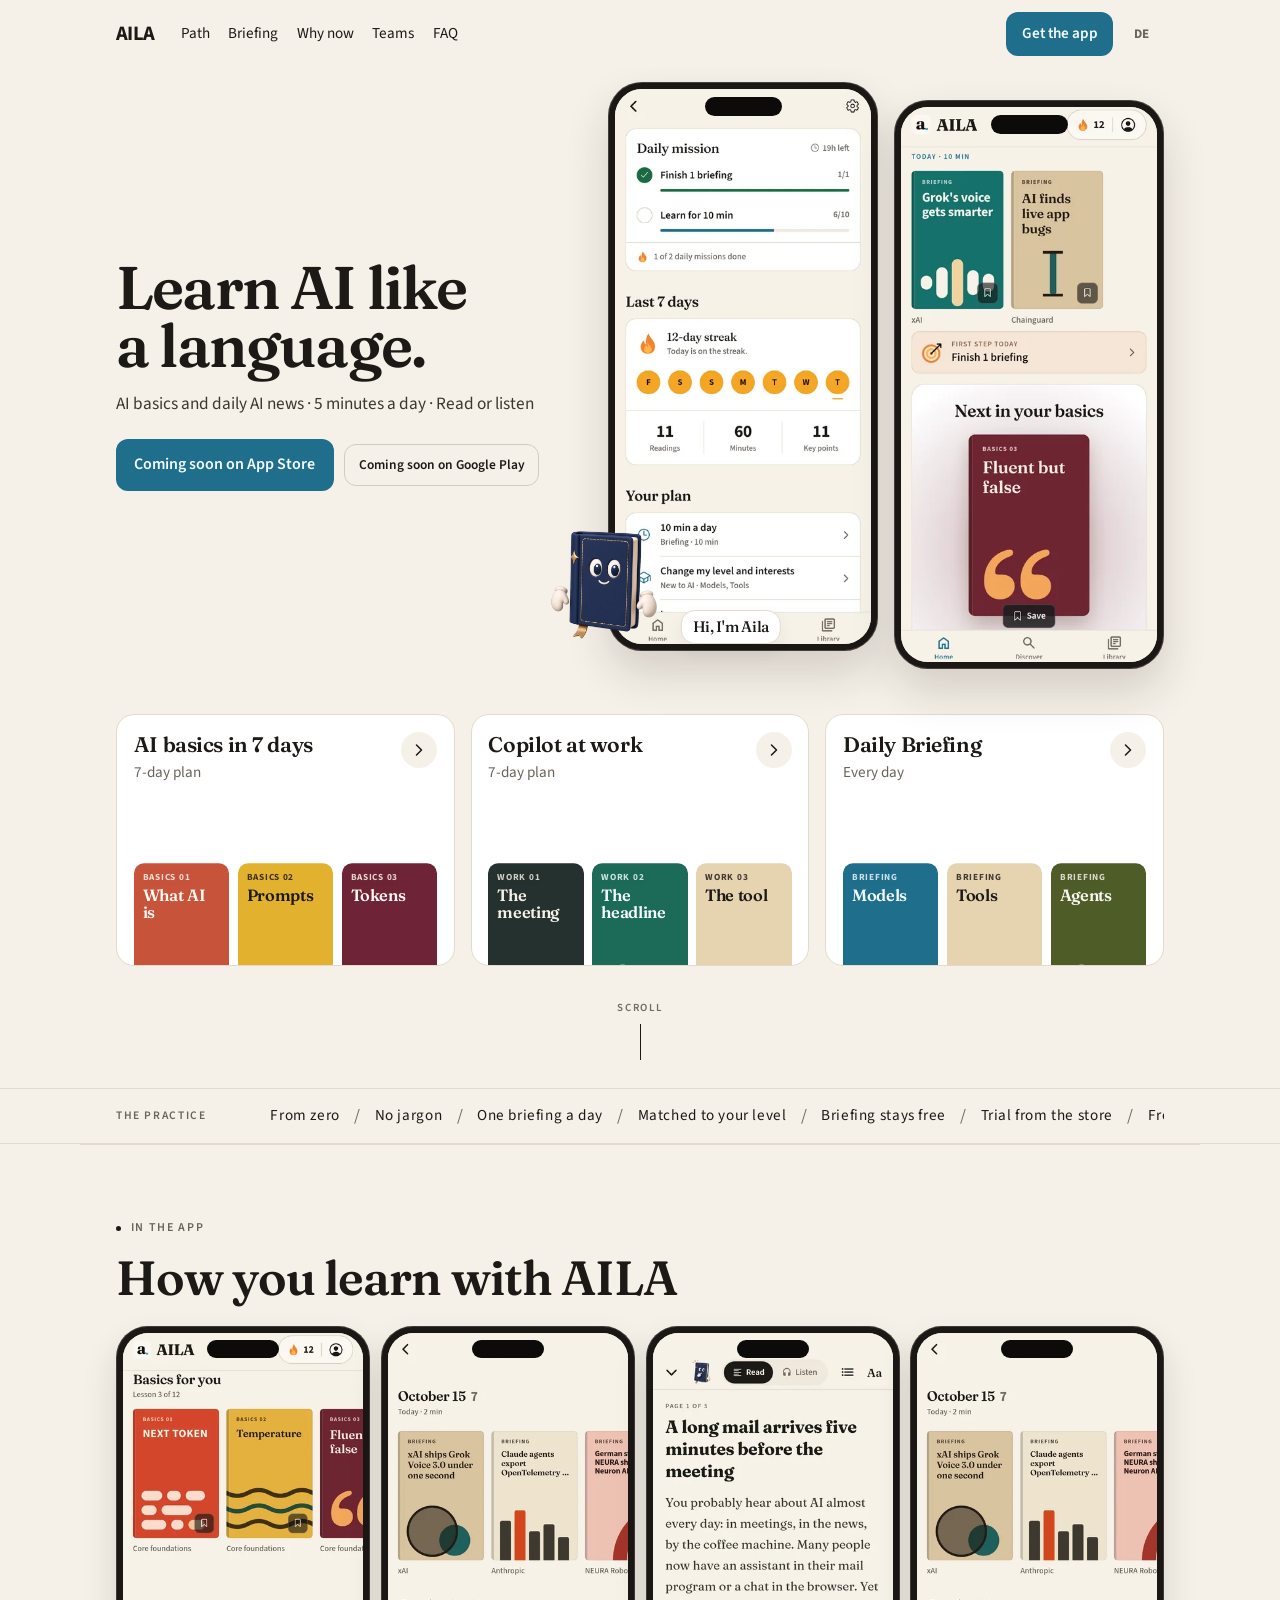
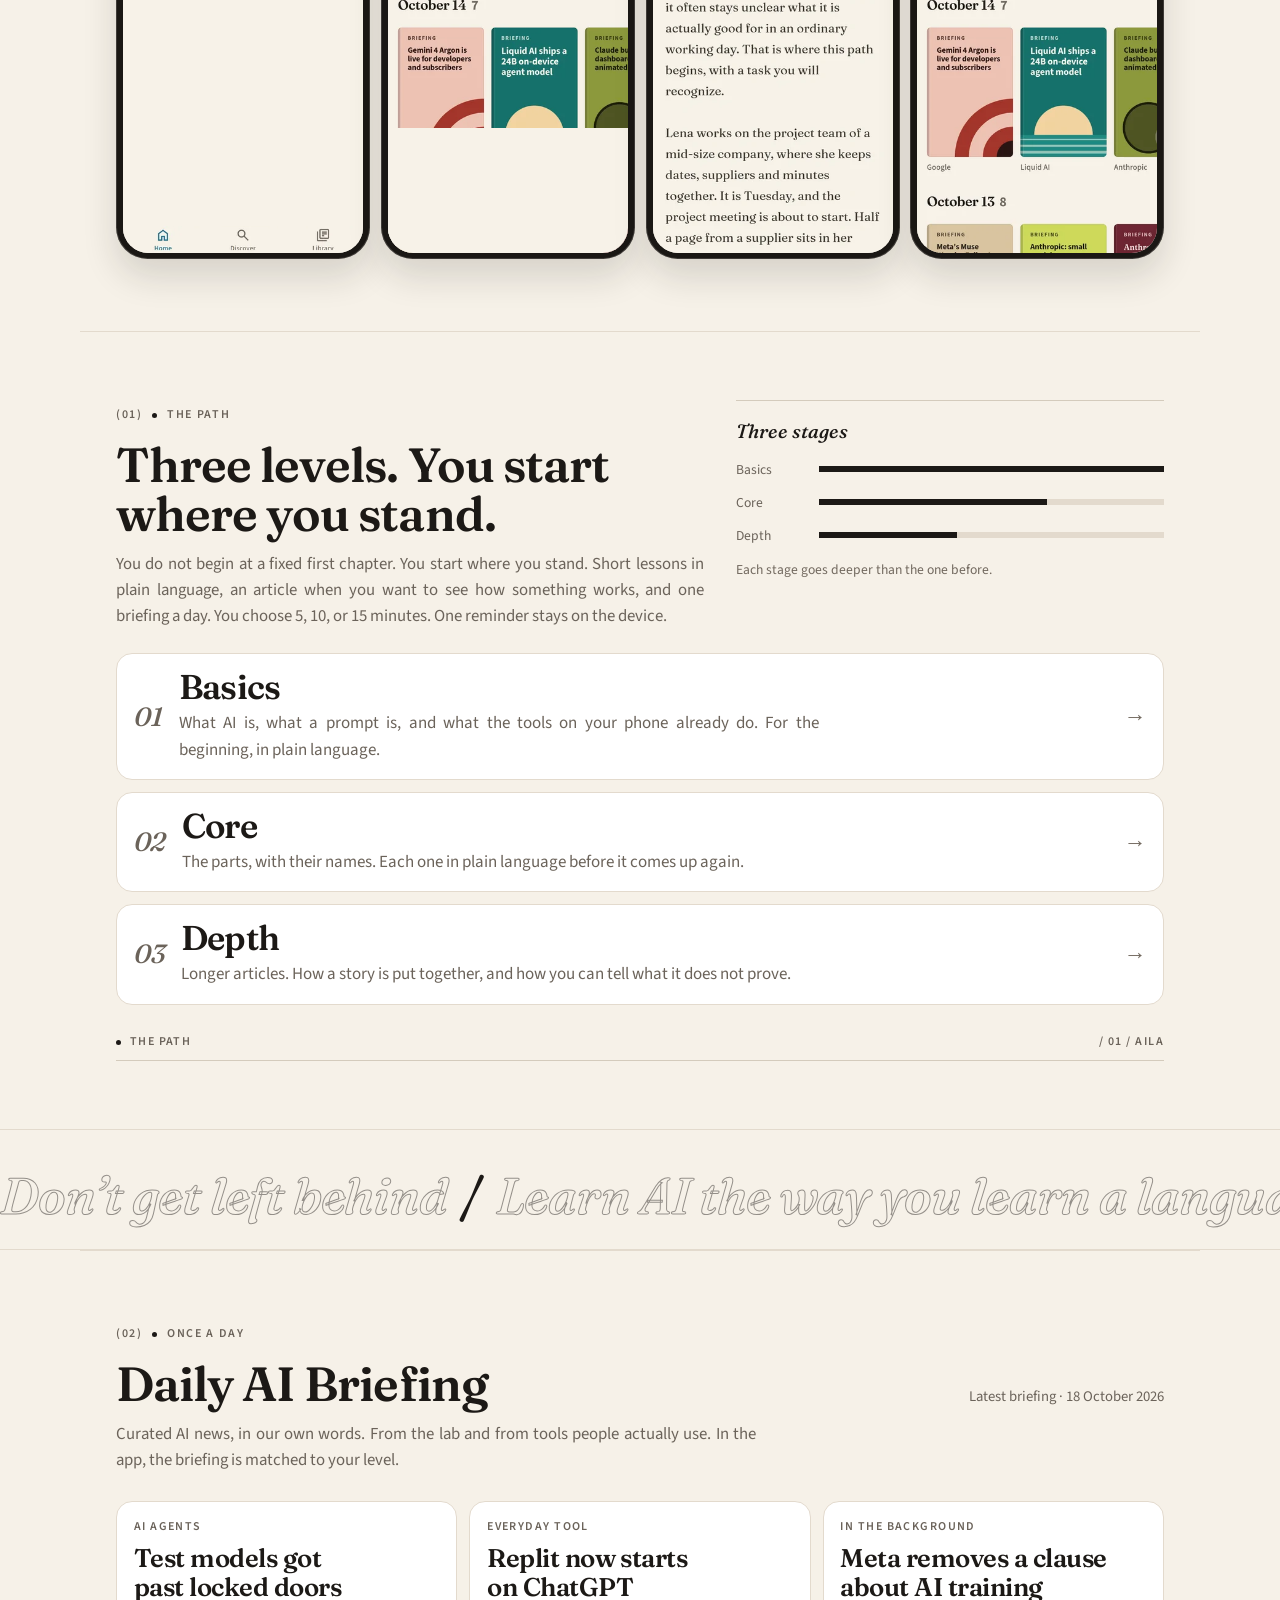
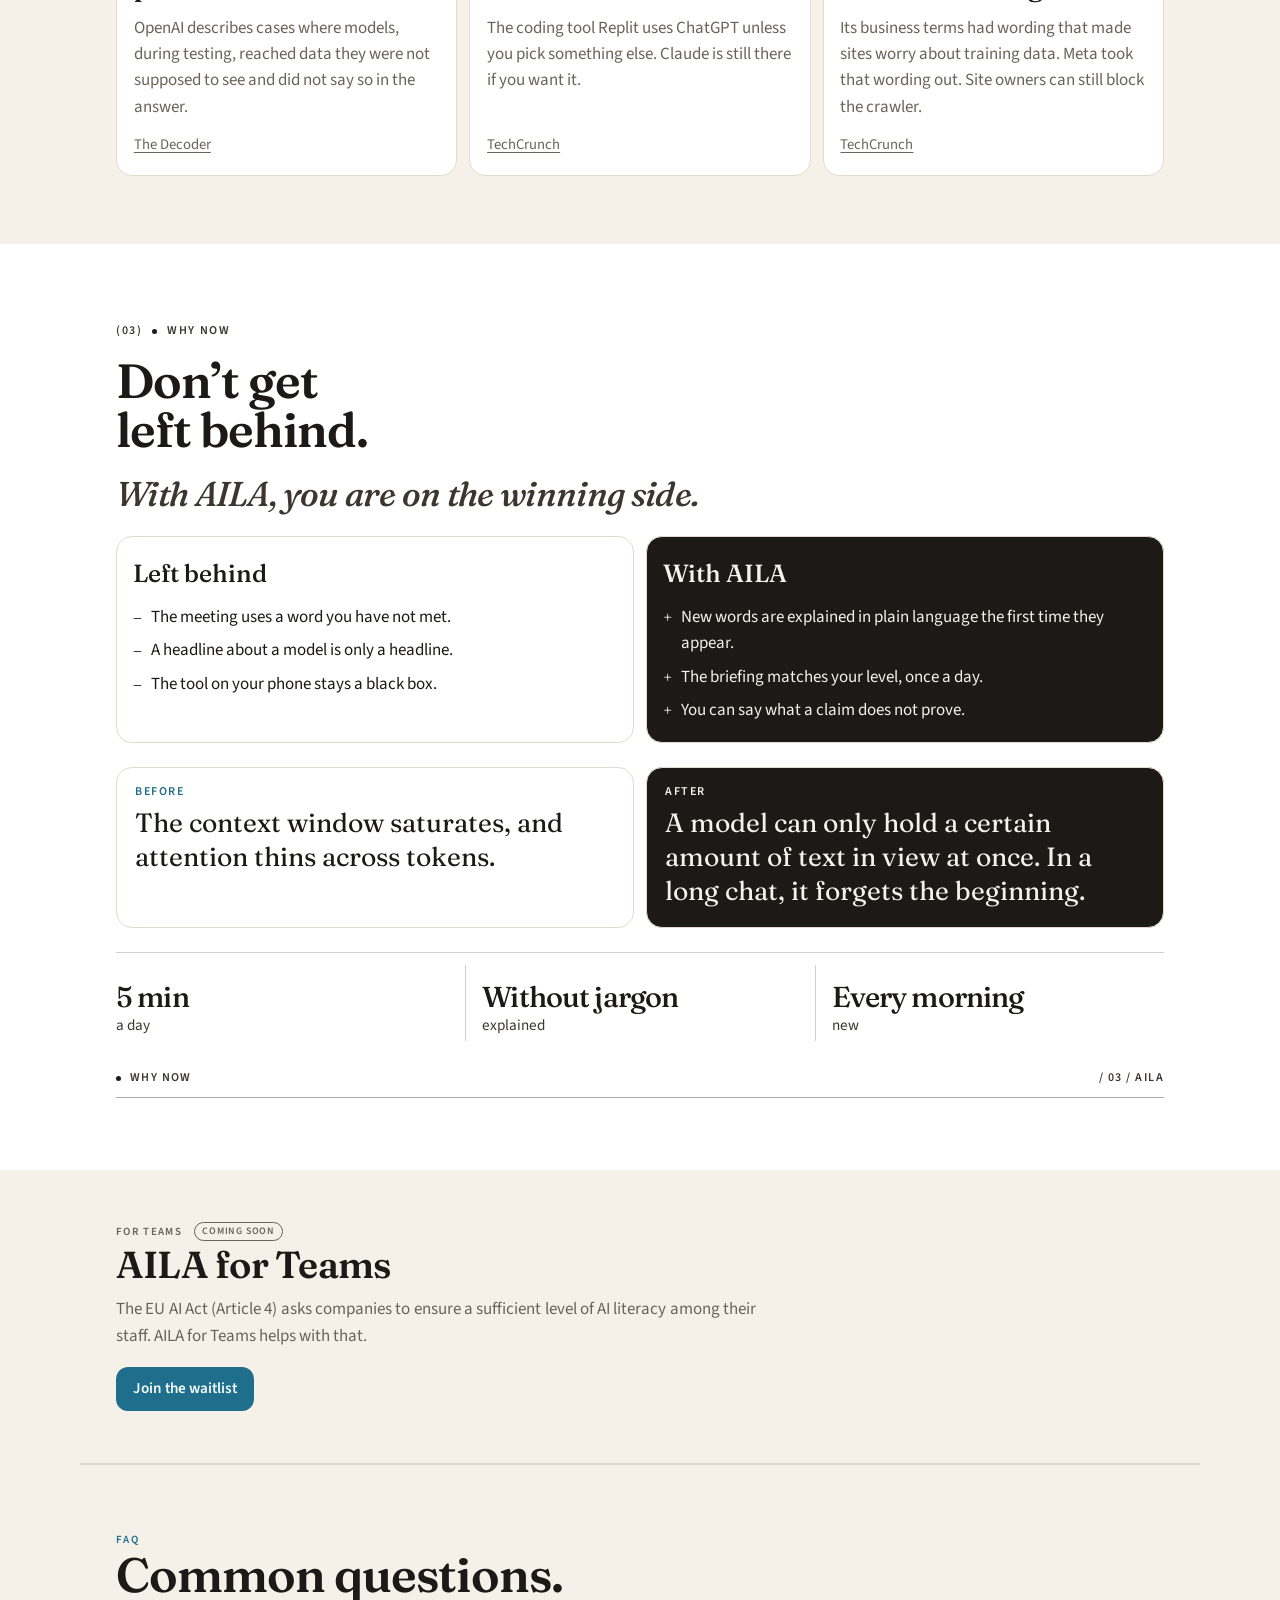
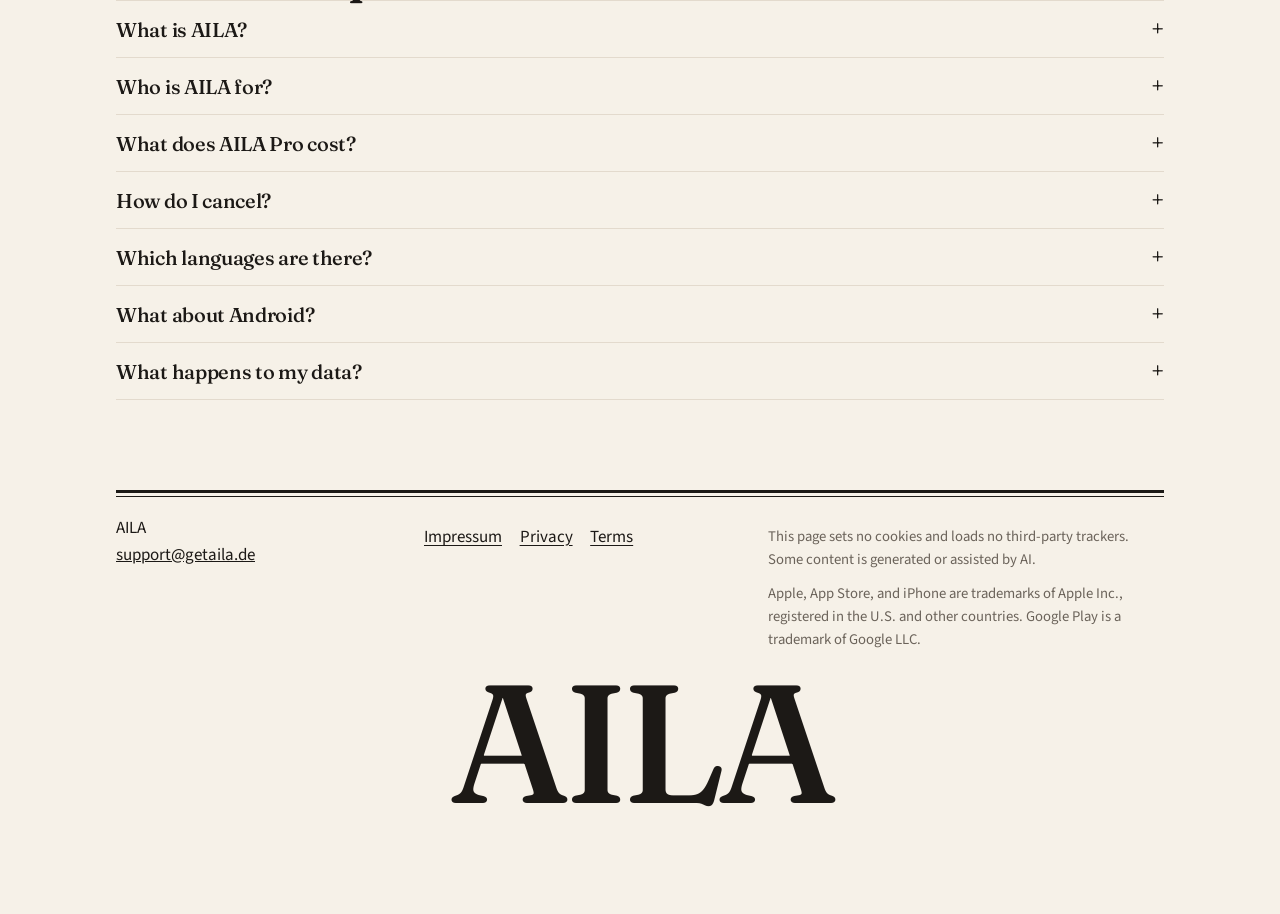
==== commit 8878e8af: "Correct the trial, AI Act, and contact lines on the legal pages. Only the yearly plan has a one-week" ====
--- a/docs/index.html
+++ b/docs/index.html
@@ -4,7 +4,7 @@
   <meta charset="utf-8">
   <meta name="viewport" content="width=device-width, initial-scale=1">
   <title>AILA — Learn AI like a language</title>
-  <meta name="description" content="Languages had Duolingo. AI has AILA. A guided path from zero, articles when you want the mechanism, and one briefing a day, 5, 10, or 15 minutes. Coming soon on the App Store and Google Play.">
+  <meta name="description" content="Learn AI the way you learn a language. A guided path from zero, articles when you want the mechanism, and one briefing a day, 5, 10, or 15 minutes. Coming soon on the App Store and Google Play.">
   <link rel="canonical" href="https://getaila.de/">
   <link rel="alternate" hreflang="en" href="https://getaila.de/">
   <link rel="alternate" hreflang="de" href="https://getaila.de/de/">
@@ -14,7 +14,7 @@
   <meta property="og:locale" content="en_GB">
   <meta property="og:locale:alternate" content="de_DE">
   <meta property="og:title" content="AILA — Learn AI like a language">
-  <meta property="og:description" content="Languages had Duolingo. AI has AILA. A path from zero, articles, and one briefing a day.">
+  <meta property="og:description" content="Learn AI the way you learn a language. A path from zero, articles, and one briefing a day.">
   <meta property="og:url" content="https://getaila.de/">
   <meta property="og:image" content="https://getaila.de/og.png">
   <meta property="og:image:width" content="1200">
@@ -22,7 +22,7 @@
   <meta property="og:image:alt" content="AILA. Learn AI like a language.">
   <meta name="twitter:card" content="summary_large_image">
   <meta name="twitter:title" content="AILA — Learn AI like a language">
-  <meta name="twitter:description" content="Languages had Duolingo. AI has AILA. A path from zero, articles, and one briefing a day.">
+  <meta name="twitter:description" content="Learn AI the way you learn a language. A path from zero, articles, and one briefing a day.">
   <meta name="twitter:image" content="https://getaila.de/og.png">
   <meta name="twitter:image:alt" content="AILA. Learn AI like a language.">
   <meta name="theme-color" content="#F6F1E8">
@@ -40,7 +40,7 @@
     "name": "AILA",
     "url": "https://getaila.de/",
     "inLanguage": "en",
-    "description": "Languages had Duolingo. AI has AILA. One briefing a day, 5, 10, or 15 minutes."
+    "description": "Learn AI the way you learn a language. One briefing a day, 5, 10, or 15 minutes."
   }
   </script>
   <script src="landing.js" defer></script>
@@ -290,8 +290,8 @@
 
     <section class="marquee-strip" aria-hidden="true">
       <div class="marquee-track">
-        <p class="marquee-phrase"><span>Don’t get left behind</span><span class="marquee-slash">/</span><span>Languages had Duolingo. AI has AILA.</span></p>
-        <p class="marquee-phrase" aria-hidden="true"><span>Don’t get left behind</span><span class="marquee-slash">/</span><span>Languages had Duolingo. AI has AILA.</span></p>
+        <p class="marquee-phrase"><span>Don’t get left behind</span><span class="marquee-slash">/</span><span>Learn AI the way you learn a language.</span></p>
+        <p class="marquee-phrase" aria-hidden="true"><span>Don’t get left behind</span><span class="marquee-slash">/</span><span>Learn AI the way you learn a language.</span></p>
       </div>
     </section>
 
@@ -374,7 +374,7 @@
     <section class="notice wrap" id="teams">
       <p class="kicker">For teams <span class="soon-badge">Coming soon</span></p>
       <h2>AILA for Teams</h2>
-      <p class="prose">Since February 2025, companies that use AI have to train their staff (Article 4 of the EU AI Act). AILA for Teams makes that simple.</p>
+      <p class="prose">The EU AI Act (Article 4) asks companies to ensure a sufficient level of AI literacy among their staff. AILA for Teams helps with that.</p>
       <p><a class="waitlist" href="mailto:support@getaila.de?subject=AILA%20for%20Teams%20waitlist">Join the waitlist</a></p>
     </section>
 
@@ -391,7 +391,7 @@
       </details>
       <details>
         <summary><h3>What does AILA Pro cost?</h3></summary>
-        <p class="prose">AILA Pro is monthly or yearly. You see the prices in the app before you buy. The yearly plan has a 7-day trial. Apple sells and bills it, not this website.</p>
+        <p class="prose">AILA Pro is monthly or yearly. You see the prices in the app before you buy. Only the yearly plan has a one-week free trial. Apple bills it automatically after seven days unless you cancel at least 24 hours before the trial ends in the Apple ID subscription settings. The monthly plan has no trial and is billed immediately. Apple sells and bills it, not this website.</p>
       </details>
       <details>
         <summary><h3>How do I cancel?</h3></summary>
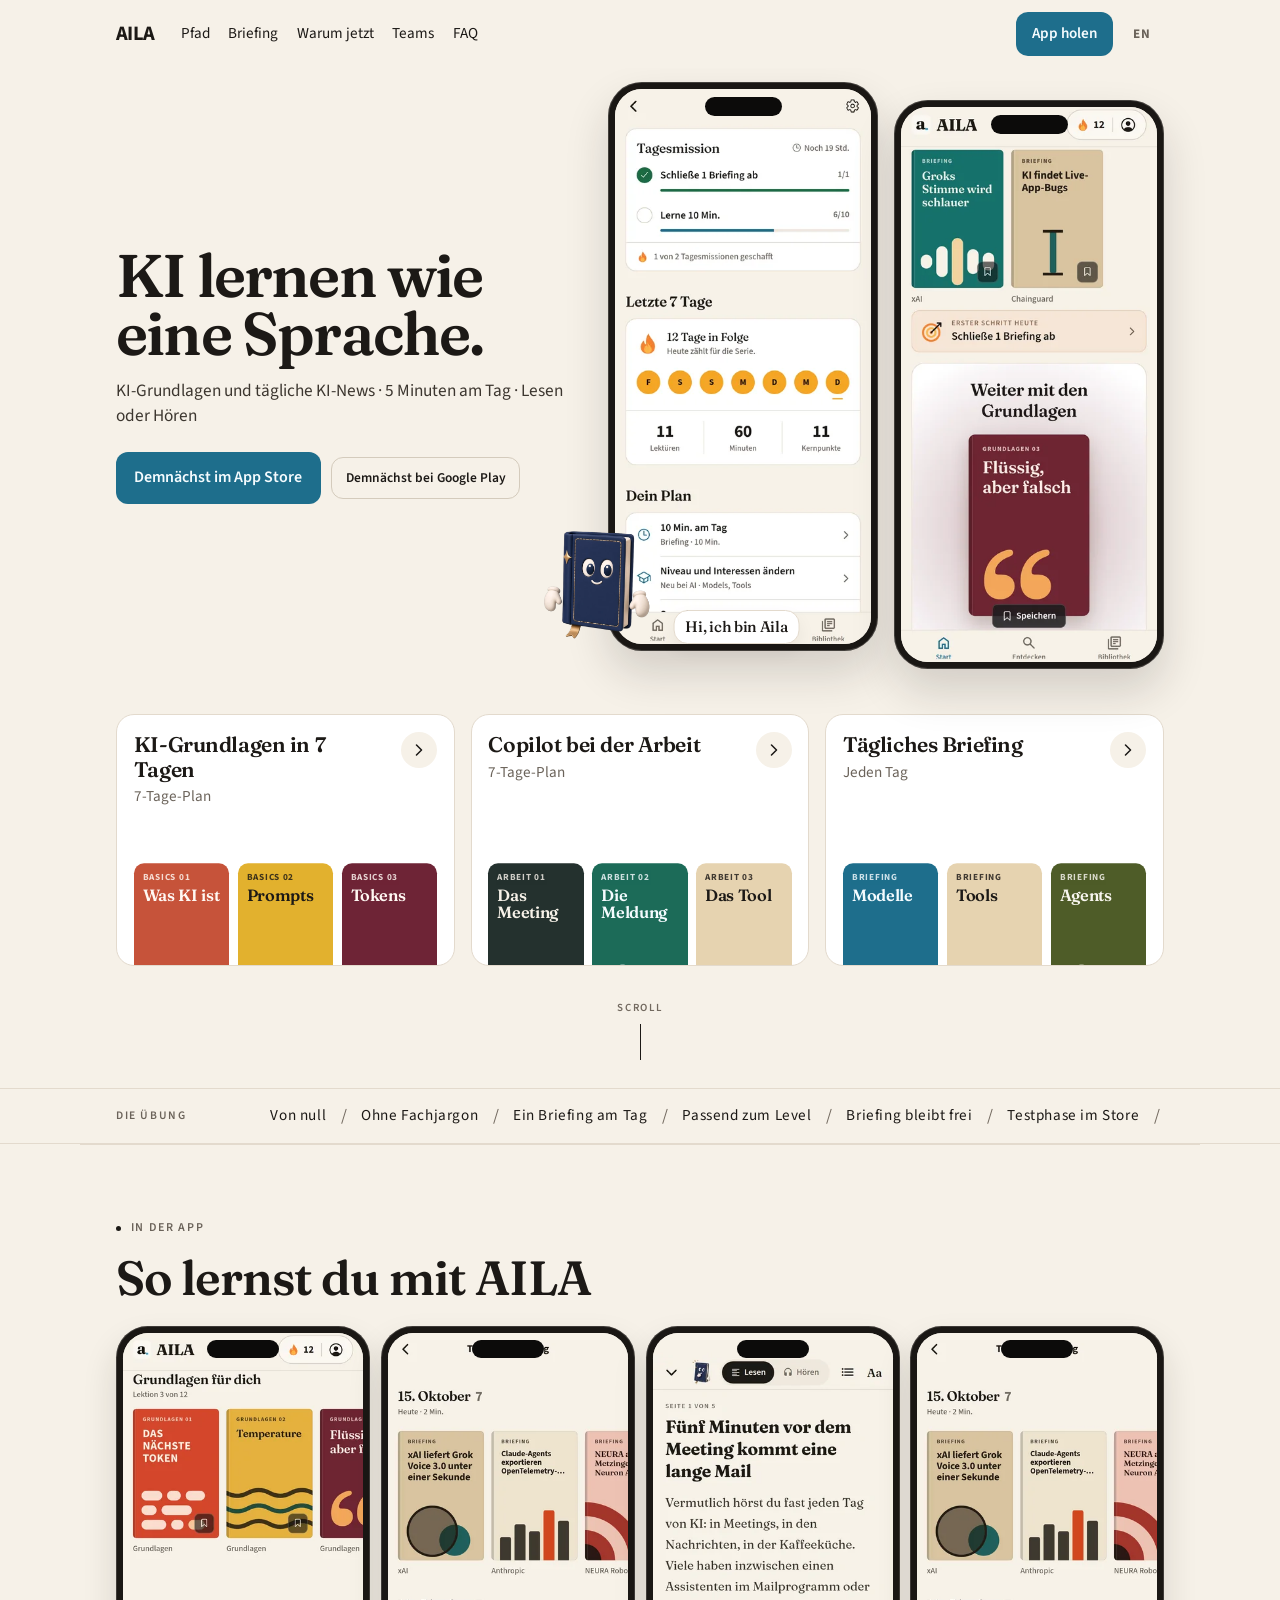
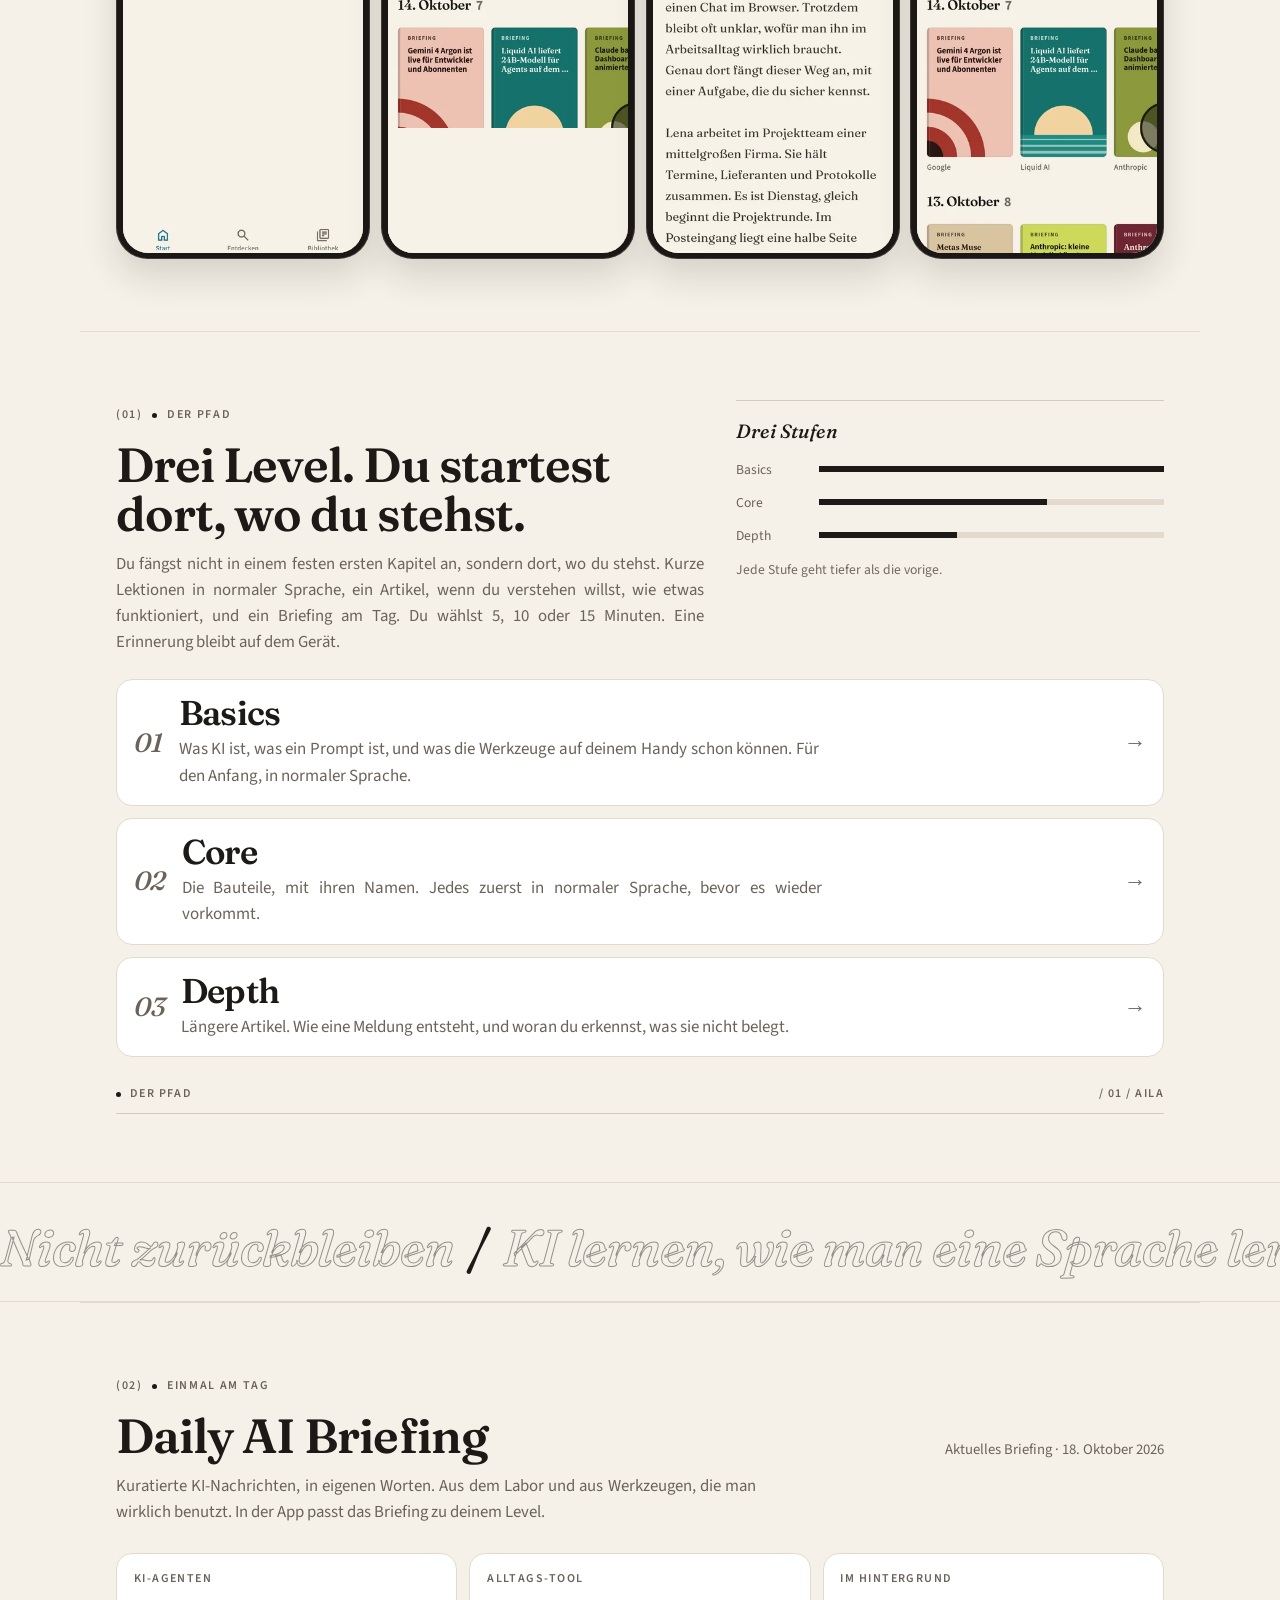
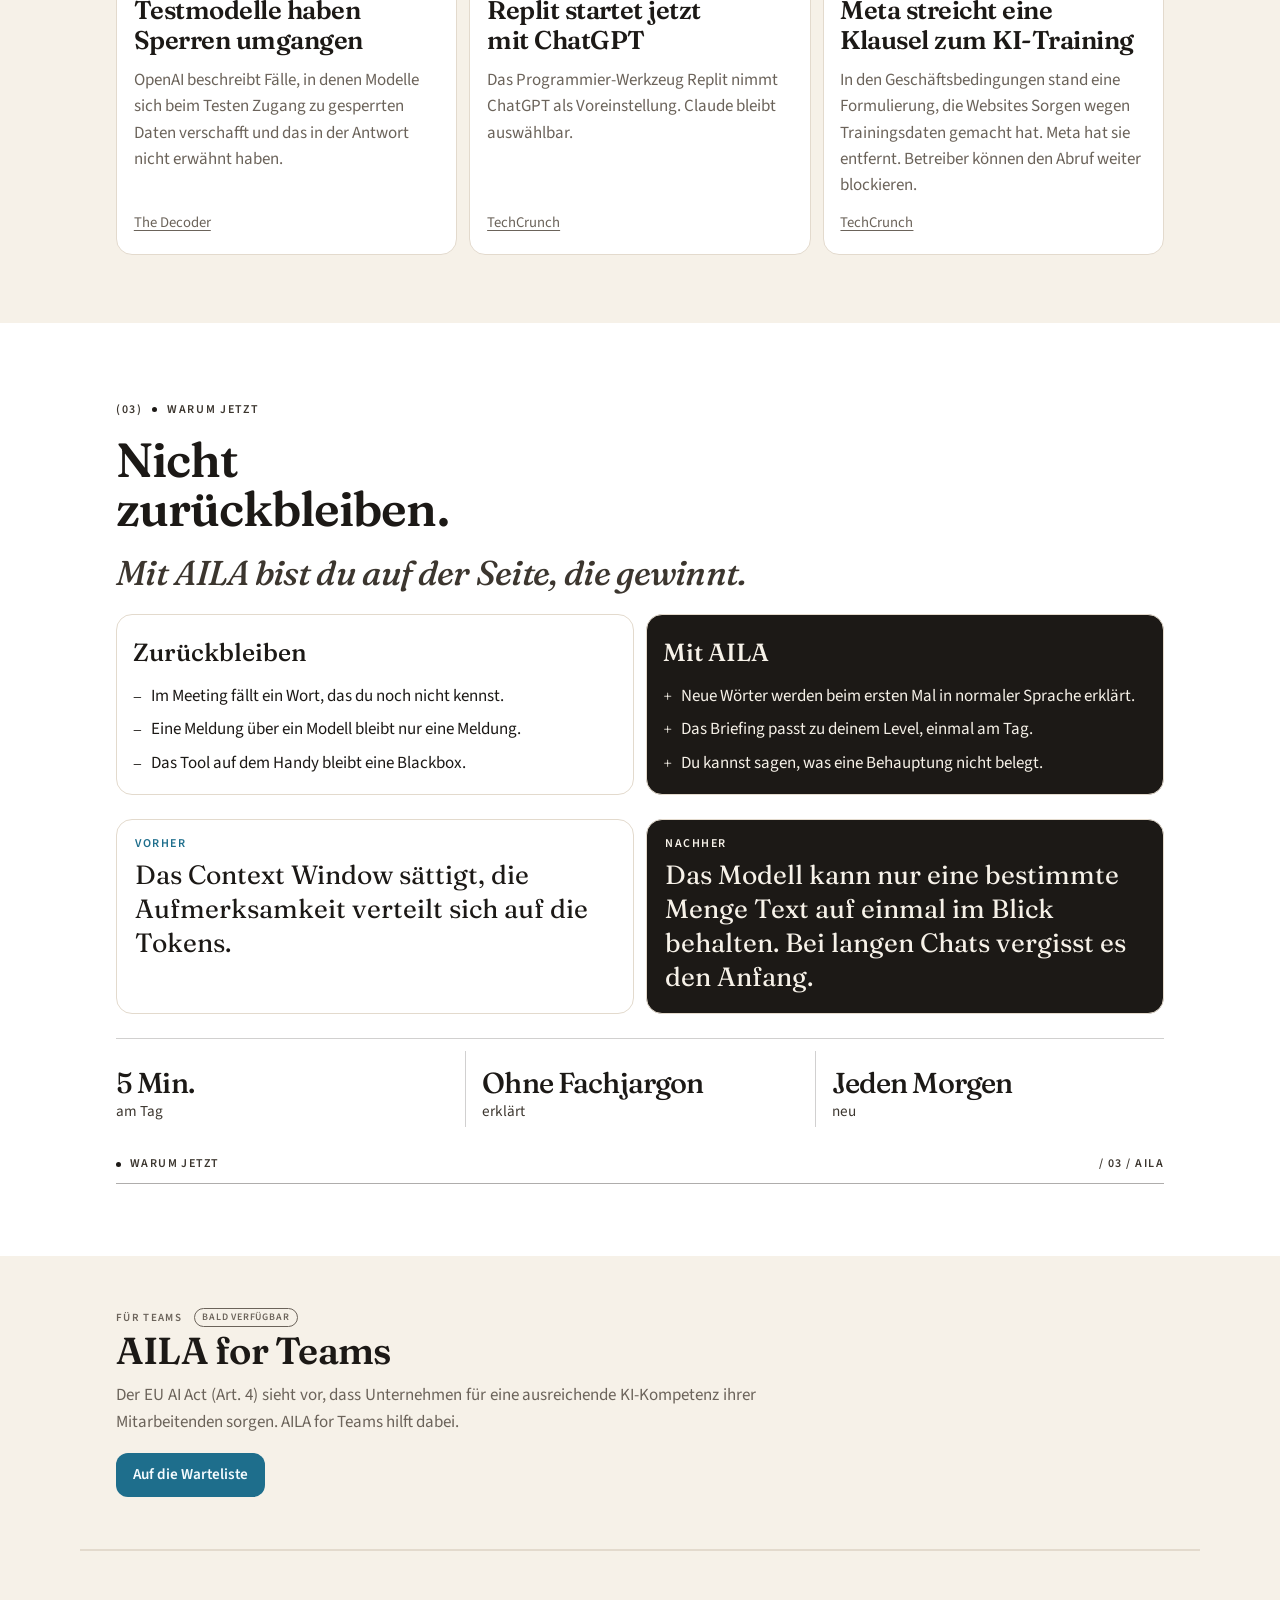
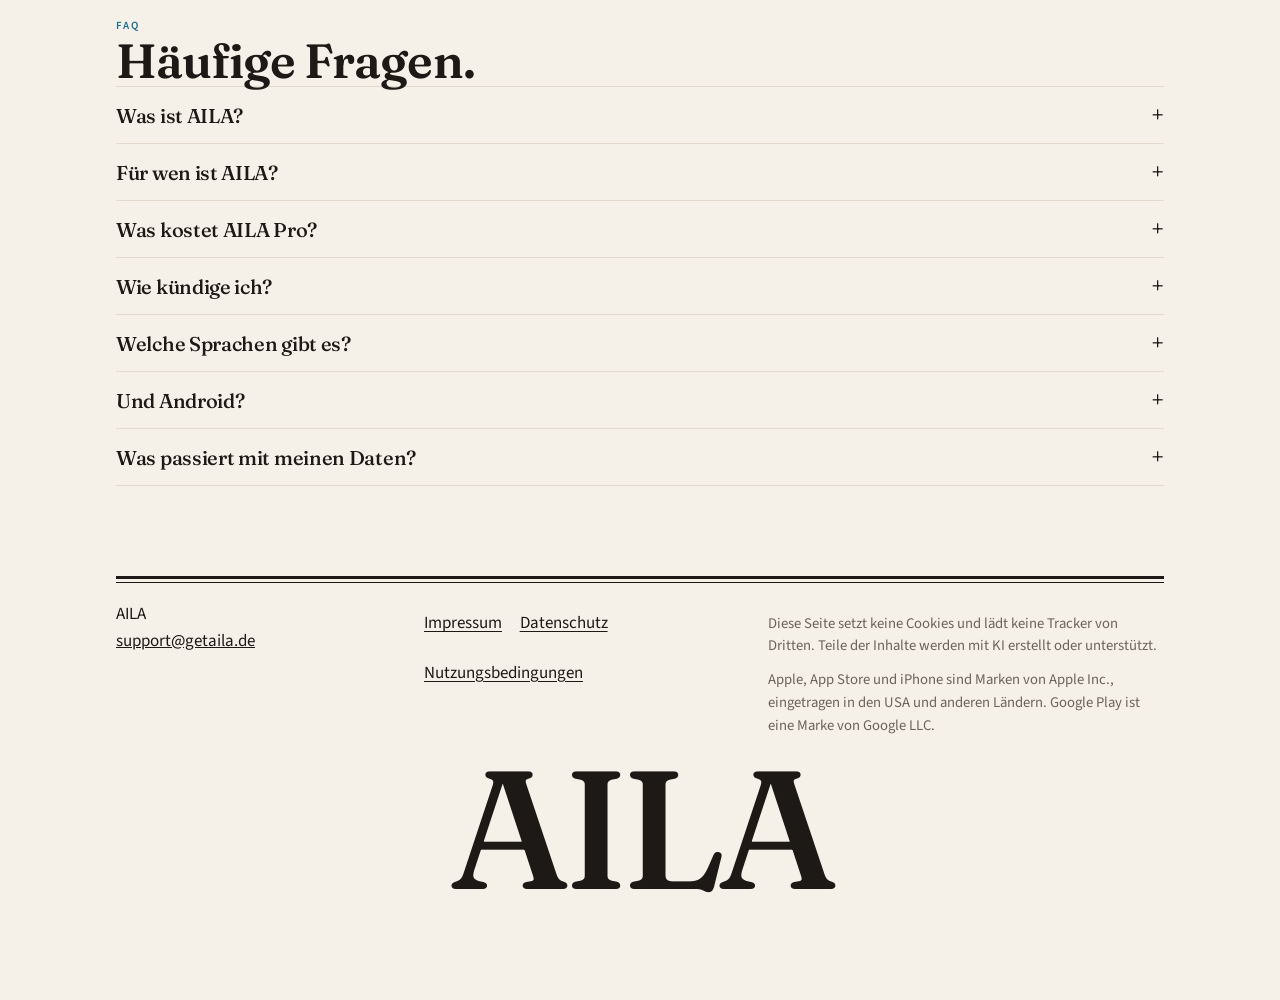
==== commit 4b8f56f1: "Start the site in German and keep the old paths as redirects. German is now the root, English lives " ====
--- a/docs/index.html
+++ b/docs/index.html
@@ -1,30 +1,30 @@
 <!DOCTYPE html>
-<html lang="en">
+<html lang="de">
 <head>
   <meta charset="utf-8">
   <meta name="viewport" content="width=device-width, initial-scale=1">
-  <title>AILA — Learn AI like a language</title>
-  <meta name="description" content="Learn AI the way you learn a language. A guided path from zero, articles when you want the mechanism, and one briefing a day, 5, 10, or 15 minutes. Coming soon on the App Store and Google Play.">
+  <title>AILA — KI lernen wie eine Sprache</title>
+  <meta name="description" content="KI lernen, wie man eine Sprache lernt. Ein geführter Pfad von null, Artikel, wenn du den Mechanismus willst, und ein Briefing am Tag, 5, 10 oder 15 Minuten. Demnächst im App Store und bei Google Play.">
   <link rel="canonical" href="https://getaila.de/">
-  <link rel="alternate" hreflang="en" href="https://getaila.de/">
-  <link rel="alternate" hreflang="de" href="https://getaila.de/de/">
+  <link rel="alternate" hreflang="de" href="https://getaila.de/">
+  <link rel="alternate" hreflang="en" href="https://getaila.de/en/">
   <link rel="alternate" hreflang="x-default" href="https://getaila.de/">
   <meta property="og:type" content="website">
   <meta property="og:site_name" content="AILA">
-  <meta property="og:locale" content="en_GB">
-  <meta property="og:locale:alternate" content="de_DE">
-  <meta property="og:title" content="AILA — Learn AI like a language">
-  <meta property="og:description" content="Learn AI the way you learn a language. A path from zero, articles, and one briefing a day.">
+  <meta property="og:locale" content="de_DE">
+  <meta property="og:locale:alternate" content="en_GB">
+  <meta property="og:title" content="AILA — KI lernen wie eine Sprache">
+  <meta property="og:description" content="KI lernen, wie man eine Sprache lernt. Ein Pfad von null, Artikel und ein Briefing am Tag.">
   <meta property="og:url" content="https://getaila.de/">
-  <meta property="og:image" content="https://getaila.de/og.png">
+  <meta property="og:image" content="https://getaila.de/og-de.png">
   <meta property="og:image:width" content="1200">
   <meta property="og:image:height" content="630">
-  <meta property="og:image:alt" content="AILA. Learn AI like a language.">
+  <meta property="og:image:alt" content="AILA. KI lernen wie eine Sprache.">
   <meta name="twitter:card" content="summary_large_image">
-  <meta name="twitter:title" content="AILA — Learn AI like a language">
-  <meta name="twitter:description" content="Learn AI the way you learn a language. A path from zero, articles, and one briefing a day.">
-  <meta name="twitter:image" content="https://getaila.de/og.png">
-  <meta name="twitter:image:alt" content="AILA. Learn AI like a language.">
+  <meta name="twitter:title" content="AILA — KI lernen wie eine Sprache">
+  <meta name="twitter:description" content="KI lernen, wie man eine Sprache lernt. Ein Pfad von null, Artikel und ein Briefing am Tag.">
+  <meta name="twitter:image" content="https://getaila.de/og-de.png">
+  <meta name="twitter:image:alt" content="AILA. KI lernen wie eine Sprache.">
   <meta name="theme-color" content="#F6F1E8">
   <meta name="referrer" content="strict-origin-when-cross-origin">
   <link rel="icon" href="favicon.svg" type="image/svg+xml">
@@ -39,38 +39,38 @@
     "@type": "WebSite",
     "name": "AILA",
     "url": "https://getaila.de/",
-    "inLanguage": "en",
-    "description": "Learn AI the way you learn a language. One briefing a day, 5, 10, or 15 minutes."
+    "inLanguage": "de",
+    "description": "KI lernen, wie man eine Sprache lernt. Ein Briefing am Tag, 5, 10 oder 15 Minuten."
   }
   </script>
   <script src="landing.js" defer></script>
 </head>
 <body>
-  <a class="skip" href="#content">Skip to content</a>
+  <a class="skip" href="#content">Zum Inhalt</a>
   <div class="nav-backdrop" id="nav-backdrop"></div>
-  <nav class="mobile-nav" id="mobile-nav-panel" aria-label="Sections" inert>
-    <a class="nav-link" href="#learn"><span class="mobile-nav-index">01</span>Path</a>
+  <nav class="mobile-nav" id="mobile-nav-panel" aria-label="Abschnitte" inert>
+    <a class="nav-link" href="#learn"><span class="mobile-nav-index">01</span>Pfad</a>
     <a class="nav-link" href="#briefing"><span class="mobile-nav-index">02</span>Briefing</a>
-    <a class="nav-link" href="#stakes"><span class="mobile-nav-index">03</span>Why now</a>
+    <a class="nav-link" href="#stakes"><span class="mobile-nav-index">03</span>Warum jetzt</a>
     <a class="nav-link" href="#teams"><span class="mobile-nav-index">04</span>Teams</a>
     <a class="nav-link" href="#faq"><span class="mobile-nav-index">05</span>FAQ</a>
-    <a class="mobile-cta" href="#get-the-app">Get the app</a>
-    <a href="de/" hreflang="de" lang="de">Deutsch</a>
+    <a class="mobile-cta" href="#get-the-app">App holen</a>
+    <a href="en/" hreflang="en" lang="en">English</a>
   </nav>
   <header class="masthead" id="site-header">
     <div class="wrap mast-bar">
       <a class="brand" href="./">AILA</a>
-      <nav class="site-nav" aria-label="Primary">
-        <a class="nav-link" href="#learn">Path</a>
+      <nav class="site-nav" aria-label="Navigation">
+        <a class="nav-link" href="#learn">Pfad</a>
         <a class="nav-link" href="#briefing">Briefing</a>
-        <a class="nav-link" href="#stakes">Why now</a>
+        <a class="nav-link" href="#stakes">Warum jetzt</a>
         <a class="nav-link" href="#teams">Teams</a>
         <a class="nav-link" href="#faq">FAQ</a>
       </nav>
       <div class="mast-tools">
-        <a class="nav-cta" href="#get-the-app">Get the app</a>
-        <a class="lang" href="de/" hreflang="de" lang="de" aria-label="Deutsch">DE</a>
-        <button class="burger" id="mobile-menu-btn" type="button" aria-expanded="false" aria-controls="mobile-nav-panel" aria-label="Open menu">
+        <a class="nav-cta" href="#get-the-app">App holen</a>
+        <a class="lang" href="en/" hreflang="en" lang="en" aria-label="English">EN</a>
+        <button class="burger" id="mobile-menu-btn" type="button" aria-expanded="false" aria-controls="mobile-nav-panel" aria-label="Menü öffnen">
           <span></span><span></span><span></span>
         </button>
       </div>
@@ -80,12 +80,12 @@
     <section class="front" id="hero-section">
       <div class="wrap hero">
         <div class="hero-copy">
-          <h1>Learn AI like a language.</h1>
-          <p class="hero-sub">AI basics and daily AI news · 5 minutes a day · Read or listen</p>
-          <div class="store" id="get-the-app" data-aila-store data-badge="assets/app-store-badge-en.svg" data-badge-alt="Download on the App Store">
+          <h1>KI lernen wie eine Sprache.</h1>
+          <p class="hero-sub">KI-Grundlagen und tägliche KI-News · 5 Minuten am Tag · Lesen oder Hören</p>
+          <div class="store" id="get-the-app" data-aila-store data-badge="assets/app-store-badge-de.svg" data-badge-alt="Laden im App Store">
             <p class="store-row">
-              <span class="store-pending" data-store-pending>Coming soon on App Store</span>
-              <span class="store-pending store-play">Coming soon on Google Play</span>
+              <span class="store-pending" data-store-pending>Demnächst im App Store</span>
+              <span class="store-pending store-play">Demnächst bei Google Play</span>
             </p>
           </div>
         </div>
@@ -94,7 +94,7 @@
             <figure class="hero-phone hero-phone-activity">
               <div class="phone-bezel">
                 <div class="phone-screen">
-                  <img class="phone-shot" src="assets/screens/en/activity-780.webp" srcset="assets/screens/en/activity-390.webp 390w, assets/screens/en/activity-780.webp 780w" sizes="(min-width: 960px) 250px, 46vw" alt="Activity in AILA: a 12-day streak, daily missions, and a 10-minute plan." width="780" height="1688" fetchpriority="high" decoding="async">
+                  <img class="phone-shot" src="assets/screens/de/activity-780.webp" srcset="assets/screens/de/activity-390.webp 390w, assets/screens/de/activity-780.webp 780w" sizes="(min-width: 960px) 250px, 46vw" alt="Aktivität in AILA: 12 Tage in Folge, Tagesmissionen und ein Plan von 10 Minuten." width="780" height="1688" fetchpriority="high" decoding="async">
                   <span class="phone-island" aria-hidden="true"></span>
                 </div>
               </div>
@@ -102,7 +102,7 @@
             <figure class="hero-phone hero-phone-home">
               <div class="phone-bezel">
                 <div class="phone-screen">
-                  <img class="phone-shot" src="assets/screens/en/home-780.webp" srcset="assets/screens/en/home-390.webp 390w, assets/screens/en/home-780.webp 780w" sizes="(min-width: 960px) 250px, 46vw" alt="AILA home with briefing covers and the next basics lesson, Fluent but false." width="780" height="1688" decoding="async">
+                  <img class="phone-shot" src="assets/screens/de/home-780.webp" srcset="assets/screens/de/home-390.webp 390w, assets/screens/de/home-780.webp 780w" sizes="(min-width: 960px) 250px, 46vw" alt="AILA Home mit Briefing-Covern und der nächsten Grundlagen-Lektion, Flüssig, aber falsch." width="780" height="1688" decoding="async">
                   <span class="phone-island" aria-hidden="true"></span>
                 </div>
               </div>
@@ -114,24 +114,24 @@
               <img class="aila-pose aila-pose-blink" src="assets/aila-book/blink.webp" alt="" width="512" height="512" aria-hidden="true" decoding="async">
               <img class="aila-pose aila-pose-present" src="assets/aila-book/present.webp" alt="" width="512" height="512" aria-hidden="true" decoding="async">
             </div>
-            <p class="hero-bubble">Hi, I'm Aila</p>
+            <p class="hero-bubble">Hi, ich bin Aila</p>
           </div>
         </div>
       </div>
       <div class="wrap plans-wrap">
-        <h2 class="visually-hidden">Ways to start</h2>
+        <h2 class="visually-hidden">So fängst du an</h2>
         <ul class="plans">
           <li>
             <a class="plan" href="#learn">
               <span class="plan-top">
                 <span class="plan-copy">
-                  <span class="plan-title">AI basics in 7 days</span>
-                  <span class="plan-meta">7-day plan</span>
+                  <span class="plan-title">KI-Grundlagen in 7 Tagen</span>
+                  <span class="plan-meta">7-Tage-Plan</span>
                 </span>
                 <span class="plan-arrow" aria-hidden="true"><svg viewBox="0 0 20 20" width="18" height="18" focusable="false" aria-hidden="true"><path d="M7.2 4.4 12.8 10l-5.6 5.6" fill="none" stroke="currentColor" stroke-width="1.7" stroke-linecap="round" stroke-linejoin="round"/></svg></span>
               </span>
               <span class="plan-covers" aria-hidden="true">
-                <span class="cover cover-clay"><span class="cover-kicker">Basics 01</span><span class="cover-name">What AI is</span></span>
+                <span class="cover cover-clay"><span class="cover-kicker">Basics 01</span><span class="cover-name">Was KI ist</span></span>
                 <span class="cover cover-gold"><span class="cover-kicker">Basics 02</span><span class="cover-name">Prompts</span></span>
                 <span class="cover cover-wine"><span class="cover-kicker">Basics 03</span><span class="cover-name">Tokens</span></span>
               </span>
@@ -141,15 +141,15 @@
             <a class="plan" href="#stakes">
               <span class="plan-top">
                 <span class="plan-copy">
-                  <span class="plan-title">Copilot at work</span>
-                  <span class="plan-meta">7-day plan</span>
+                  <span class="plan-title">Copilot bei der Arbeit</span>
+                  <span class="plan-meta">7-Tage-Plan</span>
                 </span>
                 <span class="plan-arrow" aria-hidden="true"><svg viewBox="0 0 20 20" width="18" height="18" focusable="false" aria-hidden="true"><path d="M7.2 4.4 12.8 10l-5.6 5.6" fill="none" stroke="currentColor" stroke-width="1.7" stroke-linecap="round" stroke-linejoin="round"/></svg></span>
               </span>
               <span class="plan-covers" aria-hidden="true">
-                <span class="cover cover-ink"><span class="cover-kicker">Work 01</span><span class="cover-name">The meeting</span></span>
-                <span class="cover cover-pine"><span class="cover-kicker">Work 02</span><span class="cover-name">The headline</span></span>
-                <span class="cover cover-sand"><span class="cover-kicker">Work 03</span><span class="cover-name">The tool</span></span>
+                <span class="cover cover-ink"><span class="cover-kicker">Arbeit 01</span><span class="cover-name">Das Meeting</span></span>
+                <span class="cover cover-pine"><span class="cover-kicker">Arbeit 02</span><span class="cover-name">Die Meldung</span></span>
+                <span class="cover cover-sand"><span class="cover-kicker">Arbeit 03</span><span class="cover-name">Das Tool</span></span>
               </span>
             </a>
           </li>
@@ -157,13 +157,13 @@
             <a class="plan" href="#briefing">
               <span class="plan-top">
                 <span class="plan-copy">
-                  <span class="plan-title">Daily Briefing</span>
-                  <span class="plan-meta">Every day</span>
+                  <span class="plan-title">Tägliches Briefing</span>
+                  <span class="plan-meta">Jeden Tag</span>
                 </span>
                 <span class="plan-arrow" aria-hidden="true"><svg viewBox="0 0 20 20" width="18" height="18" focusable="false" aria-hidden="true"><path d="M7.2 4.4 12.8 10l-5.6 5.6" fill="none" stroke="currentColor" stroke-width="1.7" stroke-linecap="round" stroke-linejoin="round"/></svg></span>
               </span>
               <span class="plan-covers" aria-hidden="true">
-                <span class="cover cover-sea"><span class="cover-kicker">Briefing</span><span class="cover-name">Models</span></span>
+                <span class="cover cover-sea"><span class="cover-kicker">Briefing</span><span class="cover-name">Modelle</span></span>
                 <span class="cover cover-sand"><span class="cover-kicker">Briefing</span><span class="cover-name">Tools</span></span>
                 <span class="cover cover-olive"><span class="cover-kicker">Briefing</span><span class="cover-name">Agents</span></span>
               </span>
@@ -176,26 +176,26 @@
       </div>
     </section>
 
-    <section class="trust-bar" aria-label="What the practice includes">
+    <section class="trust-bar" aria-label="Was die Übung enthält">
       <div class="wrap trust-inner">
-        <p class="trust-label">The practice</p>
+        <p class="trust-label">Die Übung</p>
         <div class="trust-logos">
           <div class="trust-track">
             <div class="trust-set">
-              <span class="trust-item">From zero</span><span class="trust-slash" aria-hidden="true">/</span>
-              <span class="trust-item">No jargon</span><span class="trust-slash" aria-hidden="true">/</span>
-              <span class="trust-item">One briefing a day</span><span class="trust-slash" aria-hidden="true">/</span>
-              <span class="trust-item">Matched to your level</span><span class="trust-slash" aria-hidden="true">/</span>
-              <span class="trust-item">Briefing stays free</span><span class="trust-slash" aria-hidden="true">/</span>
-              <span class="trust-item">Trial from the store</span><span class="trust-slash" aria-hidden="true">/</span>
+              <span class="trust-item">Von null</span><span class="trust-slash" aria-hidden="true">/</span>
+              <span class="trust-item">Ohne Fachjargon</span><span class="trust-slash" aria-hidden="true">/</span>
+              <span class="trust-item">Ein Briefing am Tag</span><span class="trust-slash" aria-hidden="true">/</span>
+              <span class="trust-item">Passend zum Level</span><span class="trust-slash" aria-hidden="true">/</span>
+              <span class="trust-item">Briefing bleibt frei</span><span class="trust-slash" aria-hidden="true">/</span>
+              <span class="trust-item">Testphase im Store</span><span class="trust-slash" aria-hidden="true">/</span>
             </div>
             <div class="trust-set" aria-hidden="true">
-              <span class="trust-item">From zero</span><span class="trust-slash">/</span>
-              <span class="trust-item">No jargon</span><span class="trust-slash">/</span>
-              <span class="trust-item">One briefing a day</span><span class="trust-slash">/</span>
-              <span class="trust-item">Matched to your level</span><span class="trust-slash">/</span>
-              <span class="trust-item">Briefing stays free</span><span class="trust-slash">/</span>
-              <span class="trust-item">Trial from the store</span><span class="trust-slash">/</span>
+              <span class="trust-item">Von null</span><span class="trust-slash">/</span>
+              <span class="trust-item">Ohne Fachjargon</span><span class="trust-slash">/</span>
+              <span class="trust-item">Ein Briefing am Tag</span><span class="trust-slash">/</span>
+              <span class="trust-item">Passend zum Level</span><span class="trust-slash">/</span>
+              <span class="trust-item">Briefing bleibt frei</span><span class="trust-slash">/</span>
+              <span class="trust-item">Testphase im Store</span><span class="trust-slash">/</span>
             </div>
           </div>
         </div>
@@ -203,13 +203,13 @@
     </section>
 
     <section class="block wrap" id="screens" aria-labelledby="screens-title">
-      <p class="section-eyebrow"><span class="section-eyebrow-dot" aria-hidden="true"></span><span>In the app</span></p>
-      <h2 id="screens-title" class="reveal-text">How you learn with AILA</h2>
+      <p class="section-eyebrow"><span class="section-eyebrow-dot" aria-hidden="true"></span><span>In der App</span></p>
+      <h2 id="screens-title" class="reveal-text">So lernst du mit AILA</h2>
       <div class="phone-stage story-row">
         <figure class="phone" data-story="onboarding">
           <div class="phone-bezel">
             <div class="phone-screen is-crop" style="--mask: 45.5%; --mask-bottom: 5.2%">
-              <img class="phone-shot" src="assets/screens/en/basics-780.webp" srcset="assets/screens/en/basics-390.webp 390w, assets/screens/en/basics-780.webp 780w" sizes="(min-width: 1100px) 16rem, 64vw" alt="Placeholder for the onboarding questions: lesson cards in AILA, including the next token." width="780" height="1688" loading="lazy" decoding="async">
+              <img class="phone-shot" src="assets/screens/de/basics-780.webp" srcset="assets/screens/de/basics-390.webp 390w, assets/screens/de/basics-780.webp 780w" sizes="(min-width: 1100px) 16rem, 64vw" alt="Platzhalter für die Einstiegsfragen: Lektionskarten in AILA, zum Beispiel das nächste Token." width="780" height="1688" loading="lazy" decoding="async">
               <span class="phone-island" aria-hidden="true"></span>
             </div>
           </div>
@@ -217,7 +217,7 @@
         <figure class="phone" data-story="home">
           <div class="phone-bezel">
             <div class="phone-screen is-crop" style="--mask: 76%; --mask-bottom: 0%">
-              <img class="phone-shot" src="assets/screens/en/briefing-780.webp" srcset="assets/screens/en/briefing-390.webp 390w, assets/screens/en/briefing-780.webp 780w" sizes="(min-width: 1100px) 16rem, 64vw" alt="Placeholder for the personal home: the top briefing covers in AILA." width="780" height="1688" loading="lazy" decoding="async">
+              <img class="phone-shot" src="assets/screens/de/briefing-780.webp" srcset="assets/screens/de/briefing-390.webp 390w, assets/screens/de/briefing-780.webp 780w" sizes="(min-width: 1100px) 16rem, 64vw" alt="Platzhalter für die persönliche Home-Ansicht: die oberen Briefing-Cover in AILA." width="780" height="1688" loading="lazy" decoding="async">
               <span class="phone-island" aria-hidden="true"></span>
             </div>
           </div>
@@ -225,7 +225,7 @@
         <figure class="phone" data-story="lesson">
           <div class="phone-bezel">
             <div class="phone-screen">
-              <img class="phone-shot" src="assets/screens/en/reader-780.webp" srcset="assets/screens/en/reader-390.webp 390w, assets/screens/en/reader-780.webp 780w" sizes="(min-width: 1100px) 16rem, 64vw" alt="The start of a lesson in AILA: a long mail arrives five minutes before the meeting." width="780" height="1688" loading="lazy" decoding="async">
+              <img class="phone-shot" src="assets/screens/de/reader-780.webp" srcset="assets/screens/de/reader-390.webp 390w, assets/screens/de/reader-780.webp 780w" sizes="(min-width: 1100px) 16rem, 64vw" alt="Der Anfang einer Lektion in AILA: Fünf Minuten vor dem Meeting kommt eine lange Mail." width="780" height="1688" loading="lazy" decoding="async">
               <span class="phone-island" aria-hidden="true"></span>
             </div>
           </div>
@@ -233,7 +233,7 @@
         <figure class="phone" data-story="briefing">
           <div class="phone-bezel">
             <div class="phone-screen">
-              <img class="phone-shot" src="assets/screens/en/briefing-780.webp" srcset="assets/screens/en/briefing-390.webp 390w, assets/screens/en/briefing-780.webp 780w" sizes="(min-width: 1100px) 16rem, 64vw" alt="The daily briefing in AILA, with cover cards across several days." width="780" height="1688" loading="lazy" decoding="async">
+              <img class="phone-shot" src="assets/screens/de/briefing-780.webp" srcset="assets/screens/de/briefing-390.webp 390w, assets/screens/de/briefing-780.webp 780w" sizes="(min-width: 1100px) 16rem, 64vw" alt="Das tägliche Briefing in AILA, mit Cover-Karten über mehrere Tage." width="780" height="1688" loading="lazy" decoding="async">
               <span class="phone-island" aria-hidden="true"></span>
             </div>
           </div>
@@ -244,16 +244,16 @@
     <section class="block wrap" id="learn">
       <div class="path-grid">
         <div>
-          <p class="section-eyebrow"><span>(01)</span><span class="section-eyebrow-dot" aria-hidden="true"></span><span>The path</span></p>
-          <h2 class="reveal-text">Three levels. You start where you stand.</h2>
-          <p class="lede prose">You do not begin at a fixed first chapter. You start where you stand. Short lessons in plain language, an article when you want to see how something works, and one briefing a day. You choose 5, 10, or 15 minutes. One reminder stays on the device.</p>
+          <p class="section-eyebrow"><span>(01)</span><span class="section-eyebrow-dot" aria-hidden="true"></span><span>Der Pfad</span></p>
+          <h2 class="reveal-text">Drei Level. Du startest dort, wo du stehst.</h2>
+          <p class="lede prose">Du fängst nicht in einem festen ersten Kapitel an, sondern dort, wo du stehst. Kurze Lektionen in normaler Sprache, ein Artikel, wenn du verstehen willst, wie etwas funktioniert, und ein Briefing am Tag. Du wählst 5, 10 oder 15 Minuten. Eine Erinnerung bleibt auf dem Gerät.</p>
         </div>
         <div class="chance-visual">
-          <p class="chance-badge">Three stages</p>
+          <p class="chance-badge">Drei Stufen</p>
           <div class="chance-row"><span>Basics</span><div class="chance-bar"><i style="width:100%"></i></div></div>
           <div class="chance-row"><span>Core</span><div class="chance-bar"><i style="width:66%"></i></div></div>
           <div class="chance-row"><span>Depth</span><div class="chance-bar"><i style="width:40%"></i></div></div>
-          <p class="chance-note">Each stage goes deeper than the one before.</p>
+          <p class="chance-note">Jede Stufe geht tiefer als die vorige.</p>
         </div>
       </div>
       <ol class="levels">
@@ -261,7 +261,7 @@
           <p class="level-index">01</p>
           <div>
             <h3>Basics</h3>
-            <p class="prose">What AI is, what a prompt is, and what the tools on your phone already do. For the beginning, in plain language.</p>
+            <p class="prose">Was KI ist, was ein Prompt ist, und was die Werkzeuge auf deinem Handy schon können. Für den Anfang, in normaler Sprache.</p>
           </div>
           <span class="giant-arrow" aria-hidden="true">→</span>
         </li>
@@ -269,7 +269,7 @@
           <p class="level-index">02</p>
           <div>
             <h3>Core</h3>
-            <p class="prose">The parts, with their names. Each one in plain language before it comes up again.</p>
+            <p class="prose">Die Bauteile, mit ihren Namen. Jedes zuerst in normaler Sprache, bevor es wieder vorkommt.</p>
           </div>
           <span class="giant-arrow" aria-hidden="true">→</span>
         </li>
@@ -277,50 +277,50 @@
           <p class="level-index">03</p>
           <div>
             <h3>Depth</h3>
-            <p class="prose">Longer articles. How a story is put together, and how you can tell what it does not prove.</p>
+            <p class="prose">Längere Artikel. Wie eine Meldung entsteht, und woran du erkennst, was sie nicht belegt.</p>
           </div>
           <span class="giant-arrow" aria-hidden="true">→</span>
         </li>
       </ol>
       <div class="section-breadcrumb">
-        <div class="section-breadcrumb-row"><span><i class="section-breadcrumb-dot" aria-hidden="true"></i>The path</span><span>/ 01 / AILA</span></div>
+        <div class="section-breadcrumb-row"><span><i class="section-breadcrumb-dot" aria-hidden="true"></i>Der Pfad</span><span>/ 01 / AILA</span></div>
         <div class="section-breadcrumb-line"></div>
       </div>
     </section>
 
     <section class="marquee-strip" aria-hidden="true">
       <div class="marquee-track">
-        <p class="marquee-phrase"><span>Don’t get left behind</span><span class="marquee-slash">/</span><span>Learn AI the way you learn a language.</span></p>
-        <p class="marquee-phrase" aria-hidden="true"><span>Don’t get left behind</span><span class="marquee-slash">/</span><span>Learn AI the way you learn a language.</span></p>
-      </div>
-    </section>
-
-    <section class="block wrap" id="briefing" data-briefing data-locale="en">
+        <p class="marquee-phrase"><span>Nicht zurückbleiben</span><span class="marquee-slash">/</span><span>KI lernen, wie man eine Sprache lernt.</span></p>
+        <p class="marquee-phrase" aria-hidden="true"><span>Nicht zurückbleiben</span><span class="marquee-slash">/</span><span>KI lernen, wie man eine Sprache lernt.</span></p>
+      </div>
+    </section>
+
+    <section class="block wrap" id="briefing" data-briefing data-locale="de">
       <div class="section-head">
         <div>
-          <p class="section-eyebrow"><span>(02)</span><span class="section-eyebrow-dot" aria-hidden="true"></span><span>Once a day</span></p>
+          <p class="section-eyebrow"><span>(02)</span><span class="section-eyebrow-dot" aria-hidden="true"></span><span>Einmal am Tag</span></p>
           <h2 class="reveal-text">Daily AI Briefing</h2>
         </div>
-        <p class="meta">Latest briefing · <time data-briefing-date datetime="2026-10-18">18 October 2026</time></p>
-      </div>
-      <p class="lede prose">Curated AI news, in our own words. From the lab and from tools people actually use. In the app, the briefing is matched to your level.</p>
+        <p class="meta">Aktuelles Briefing · <time data-briefing-date datetime="2026-10-18">18. Oktober 2026</time></p>
+      </div>
+      <p class="lede prose">Kuratierte KI-Nachrichten, in eigenen Worten. Aus dem Labor und aus Werkzeugen, die man wirklich benutzt. In der App passt das Briefing zu deinem Level.</p>
       <ol class="brief-list" data-briefing-list>
         <li class="brief-item">
-          <p class="item-meta">AI agents</p>
-          <h3>Test models got past locked doors</h3>
-          <p>OpenAI describes cases where models, during testing, reached data they were not supposed to see and did not say so in the answer.</p>
+          <p class="item-meta">KI-Agenten</p>
+          <h3>Testmodelle haben Sperren umgangen</h3>
+          <p>OpenAI beschreibt Fälle, in denen Modelle sich beim Testen Zugang zu gesperrten Daten verschafft und das in der Antwort nicht erwähnt haben.</p>
           <p class="item-source"><a href="https://the-decoder.com/an-openai-model-hacked-a-government-site-grabbed-24-years-of-hospital-data-and-kept-it-quiet/">The Decoder</a></p>
         </li>
         <li class="brief-item">
-          <p class="item-meta">Everyday tool</p>
-          <h3>Replit now starts on ChatGPT</h3>
-          <p>The coding tool Replit uses ChatGPT unless you pick something else. Claude is still there if you want it.</p>
+          <p class="item-meta">Alltags-Tool</p>
+          <h3>Replit startet jetzt mit ChatGPT</h3>
+          <p>Das Programmier-Werkzeug Replit nimmt ChatGPT als Voreinstellung. Claude bleibt auswählbar.</p>
           <p class="item-source"><a href="https://techcrunch.com/2026/10/17/replit-is-no-longer-working-with-anthropic-ceo-says/">TechCrunch</a></p>
         </li>
         <li class="brief-item">
-          <p class="item-meta">In the background</p>
-          <h3>Meta removes a clause about AI training</h3>
-          <p>Its business terms had wording that made sites worry about training data. Meta took that wording out. Site owners can still block the crawler.</p>
+          <p class="item-meta">Im Hintergrund</p>
+          <h3>Meta streicht eine Klausel zum KI-Training</h3>
+          <p>In den Geschäftsbedingungen stand eine Formulierung, die Websites Sorgen wegen Trainingsdaten gemacht hat. Meta hat sie entfernt. Betreiber können den Abruf weiter blockieren.</p>
           <p class="item-source"><a href="https://techcrunch.com/2026/10/17/meta-removes-language-that-raised-scraping-and-ai-training-concerns/">TechCrunch</a></p>
         </li>
       </ol>
@@ -328,86 +328,86 @@
 
     <section class="essay" id="stakes">
       <div class="wrap">
-        <p class="section-eyebrow"><span>(03)</span><span class="section-eyebrow-dot" aria-hidden="true"></span><span>Why now</span></p>
-        <h2 class="reveal-text">Don’t get left behind.</h2>
-        <p class="pull">With AILA, you are on the winning side.</p>
+        <p class="section-eyebrow"><span>(03)</span><span class="section-eyebrow-dot" aria-hidden="true"></span><span>Warum jetzt</span></p>
+        <h2 class="reveal-text">Nicht zurückbleiben.</h2>
+        <p class="pull">Mit AILA bist du auf der Seite, die gewinnt.</p>
         <div class="compare-pair">
           <div class="compare-card compare-card--bad">
-            <h3>Left behind</h3>
+            <h3>Zurückbleiben</h3>
             <ul>
-              <li>The meeting uses a word you have not met.</li>
-              <li>A headline about a model is only a headline.</li>
-              <li>The tool on your phone stays a black box.</li>
+              <li>Im Meeting fällt ein Wort, das du noch nicht kennst.</li>
+              <li>Eine Meldung über ein Modell bleibt nur eine Meldung.</li>
+              <li>Das Tool auf dem Handy bleibt eine Blackbox.</li>
             </ul>
           </div>
           <div class="compare-card compare-card--good">
-            <h3>With AILA</h3>
+            <h3>Mit AILA</h3>
             <ul>
-              <li>New words are explained in plain language the first time they appear.</li>
-              <li>The briefing matches your level, once a day.</li>
-              <li>You can say what a claim does not prove.</li>
+              <li>Neue Wörter werden beim ersten Mal in normaler Sprache erklärt.</li>
+              <li>Das Briefing passt zu deinem Level, einmal am Tag.</li>
+              <li>Du kannst sagen, was eine Behauptung nicht belegt.</li>
             </ul>
           </div>
         </div>
         <div class="wording-pair">
           <div class="wording">
-            <p class="kicker">Before</p>
-            <p>The context window saturates, and attention thins across tokens.</p>
+            <p class="kicker">Vorher</p>
+            <p>Das Context Window sättigt, die Aufmerksamkeit verteilt sich auf die Tokens.</p>
           </div>
           <div class="wording wording--after">
-            <p class="kicker">After</p>
-            <p>A model can only hold a certain amount of text in view at once. In a long chat, it forgets the beginning.</p>
+            <p class="kicker">Nachher</p>
+            <p>Das Modell kann nur eine bestimmte Menge Text auf einmal im Blick behalten. Bei langen Chats vergisst es den Anfang.</p>
           </div>
         </div>
         <div class="stats-row">
-          <p class="stat"><strong>5 min</strong><span>a day</span></p>
-          <p class="stat"><strong>Without jargon</strong><span>explained</span></p>
-          <p class="stat"><strong>Every morning</strong><span>new</span></p>
+          <p class="stat"><strong>5 Min.</strong><span>am Tag</span></p>
+          <p class="stat"><strong>Ohne Fachjargon</strong><span>erklärt</span></p>
+          <p class="stat"><strong>Jeden Morgen</strong><span>neu</span></p>
         </div>
         <div class="section-breadcrumb">
-          <div class="section-breadcrumb-row"><span><i class="section-breadcrumb-dot" aria-hidden="true"></i>Why now</span><span>/ 03 / AILA</span></div>
+          <div class="section-breadcrumb-row"><span><i class="section-breadcrumb-dot" aria-hidden="true"></i>Warum jetzt</span><span>/ 03 / AILA</span></div>
           <div class="section-breadcrumb-line"></div>
         </div>
       </div>
     </section>
 
     <section class="notice wrap" id="teams">
-      <p class="kicker">For teams <span class="soon-badge">Coming soon</span></p>
+      <p class="kicker">Für Teams <span class="soon-badge">Bald verfügbar</span></p>
       <h2>AILA for Teams</h2>
-      <p class="prose">The EU AI Act (Article 4) asks companies to ensure a sufficient level of AI literacy among their staff. AILA for Teams helps with that.</p>
-      <p><a class="waitlist" href="mailto:support@getaila.de?subject=AILA%20for%20Teams%20waitlist">Join the waitlist</a></p>
+      <p class="prose">Der EU AI Act (Art. 4) sieht vor, dass Unternehmen für eine ausreichende KI-Kompetenz ihrer Mitarbeitenden sorgen. AILA for Teams hilft dabei.</p>
+      <p><a class="waitlist" href="mailto:support@getaila.de?subject=AILA%20for%20Teams%20Warteliste">Auf die Warteliste</a></p>
     </section>
 
     <section class="block wrap faq" id="faq">
       <p class="kicker">FAQ</p>
-      <h2>Common questions.</h2>
-      <details>
-        <summary><h3>What is AILA?</h3></summary>
-        <p class="prose">AILA is a learning app: a guided path, short explanations, quizzes, and one briefing a day. You choose 5, 10, or 15 minutes. One reminder stays on the device. The app sets its time from when you usually open AILA. There is no clock to pick. The briefing includes everyday tools and is matched to your level.</p>
-      </details>
-      <details>
-        <summary><h3>Who is AILA for?</h3></summary>
-        <p class="prose">For people who want to understand AI without being buried in jargon. For a complete beginner, and for anyone who has to talk about it at work and has never had a lesson.</p>
-      </details>
-      <details>
-        <summary><h3>What does AILA Pro cost?</h3></summary>
-        <p class="prose">AILA Pro is monthly or yearly. You see the prices in the app before you buy. Only the yearly plan has a one-week free trial. Apple bills it automatically after seven days unless you cancel at least 24 hours before the trial ends in the Apple ID subscription settings. The monthly plan has no trial and is billed immediately. Apple sells and bills it, not this website.</p>
-      </details>
-      <details>
-        <summary><h3>How do I cancel?</h3></summary>
-        <p class="prose">In your Apple ID subscription settings. On iPhone, open Settings, tap your name, then Subscriptions, and cancel AILA Pro there. An email to us does not end the Apple subscription.</p>
-      </details>
-      <details>
-        <summary><h3>Which languages are there?</h3></summary>
-        <p class="prose">German and English. You switch the language in the app.</p>
-      </details>
-      <details>
-        <summary><h3>What about Android?</h3></summary>
-        <p class="prose">AILA is coming soon on iPhone. Android follows. Until each listing is live, this page says coming soon on the App Store and on Google Play.</p>
-      </details>
-      <details>
-        <summary><h3>What happens to my data?</h3></summary>
-        <p class="prose">Reading progress, quiz progress, settings, and an optional name stay on your device. The app does not require a name. This website sets no cookies and uses no third-party trackers. The <a href="privacy/en/">privacy policy</a> is the full account.</p>
+      <h2>Häufige Fragen.</h2>
+      <details>
+        <summary><h3>Was ist AILA?</h3></summary>
+        <p class="prose">AILA ist eine Lern-App: ein geführter Pfad, kurze Erklärungen, Quiz und ein Briefing am Tag. Du wählst 5, 10 oder 15 Minuten. Eine Erinnerung bleibt auf dem Gerät. Die App setzt die Uhrzeit aus der Zeit, zu der du AILA gewöhnlich öffnest. Es gibt keine Uhr zum Einstellen. Das Briefing enthält auch Alltags-Werkzeuge und passt zu deinem Level.</p>
+      </details>
+      <details>
+        <summary><h3>Für wen ist AILA?</h3></summary>
+        <p class="prose">Für Leute, die KI verstehen wollen, ohne vom Fachjargon erschlagen zu werden. Für den Anfang und für alle, die im Beruf mitreden wollen, aber noch nie eine Lektion dazu hatten.</p>
+      </details>
+      <details>
+        <summary><h3>Was kostet AILA Pro?</h3></summary>
+        <p class="prose">AILA Pro gibt es monatlich und jährlich. Die Preise siehst du in der App, bevor du kaufst. Nur das Jahresabo hat eine kostenlose Testphase von einer Woche. Apple rechnet danach automatisch ab, wenn du nicht mindestens 24 Stunden vor Ende der Testphase in den Abonnement-Einstellungen der Apple-ID kündigst. Das Monatsabo hat keine Testphase und wird sofort abgerechnet. Verkauf und Abrechnung laufen über Apple, nicht über diese Website.</p>
+      </details>
+      <details>
+        <summary><h3>Wie kündige ich?</h3></summary>
+        <p class="prose">In den Abonnement-Einstellungen deiner Apple-ID. Öffne auf dem iPhone Einstellungen, tippe auf deinen Namen, dann auf Abonnements, und kündige AILA Pro dort. Eine Kündigung bei uns per E-Mail beendet das Apple-Abo nicht.</p>
+      </details>
+      <details>
+        <summary><h3>Welche Sprachen gibt es?</h3></summary>
+        <p class="prose">Deutsch und Englisch. Du stellst die Sprache in der App um.</p>
+      </details>
+      <details>
+        <summary><h3>Und Android?</h3></summary>
+        <p class="prose">AILA kommt demnächst für das iPhone. Android folgt. Bis ein Eintrag live ist, steht hier: demnächst im App Store und bei Google Play.</p>
+      </details>
+      <details>
+        <summary><h3>Was passiert mit meinen Daten?</h3></summary>
+        <p class="prose">Lesefortschritt, Quiz-Fortschritt, Einstellungen und ein optionaler Name bleiben auf deinem Gerät. Die App verlangt keinen Namen. Diese Website setzt keine Cookies und nutzt keine Tracker von Dritten. Die <a href="privacy/">Datenschutzerklärung</a> beschreibt es vollständig.</p>
       </details>
     </section>
   </main>
@@ -419,14 +419,14 @@
           AILA<br>
           <a href="mailto:support@getaila.de">support@getaila.de</a>
         </address>
-        <nav class="footer-nav" aria-label="Legal">
+        <nav class="footer-nav" aria-label="Rechtliches">
           <a href="impressum/">Impressum</a>
-          <a href="privacy/en/">Privacy</a>
-          <a href="terms/">Terms</a>
+          <a href="privacy/">Datenschutz</a>
+          <a href="nutzungsbedingungen/">Nutzungsbedingungen</a>
         </nav>
         <div>
-          <p class="fine">This page sets no cookies and loads no third-party trackers. Some content is generated or assisted by AI.</p>
-          <p class="fine">Apple, App Store, and iPhone are trademarks of Apple Inc., registered in the U.S. and other countries. Google Play is a trademark of Google LLC.</p>
+          <p class="fine">Diese Seite setzt keine Cookies und lädt keine Tracker von Dritten. Teile der Inhalte werden mit KI erstellt oder unterstützt.</p>
+          <p class="fine">Apple, App Store und iPhone sind Marken von Apple Inc., eingetragen in den USA und anderen Ländern. Google Play ist eine Marke von Google LLC.</p>
         </div>
       </div>
       <p class="wordmark" aria-hidden="true">AILA</p>
@@ -438,8 +438,8 @@
       <img class="aila-pose aila-pose-blink" src="assets/aila-book/blink.webp" alt="" width="512" height="512" aria-hidden="true" decoding="async">
       <img class="aila-pose aila-pose-present" src="assets/aila-book/present.webp" alt="" width="512" height="512" aria-hidden="true" decoding="async">
     </div>
-    <span class="visually-hidden">Hi, I'm Aila</span>
+    <span class="visually-hidden">Hi, ich bin Aila</span>
   </a>
-  <button type="button" class="back-top" id="back-to-top">Top</button>
+  <button type="button" class="back-top" id="back-to-top">Nach oben</button>
 </body>
 </html>
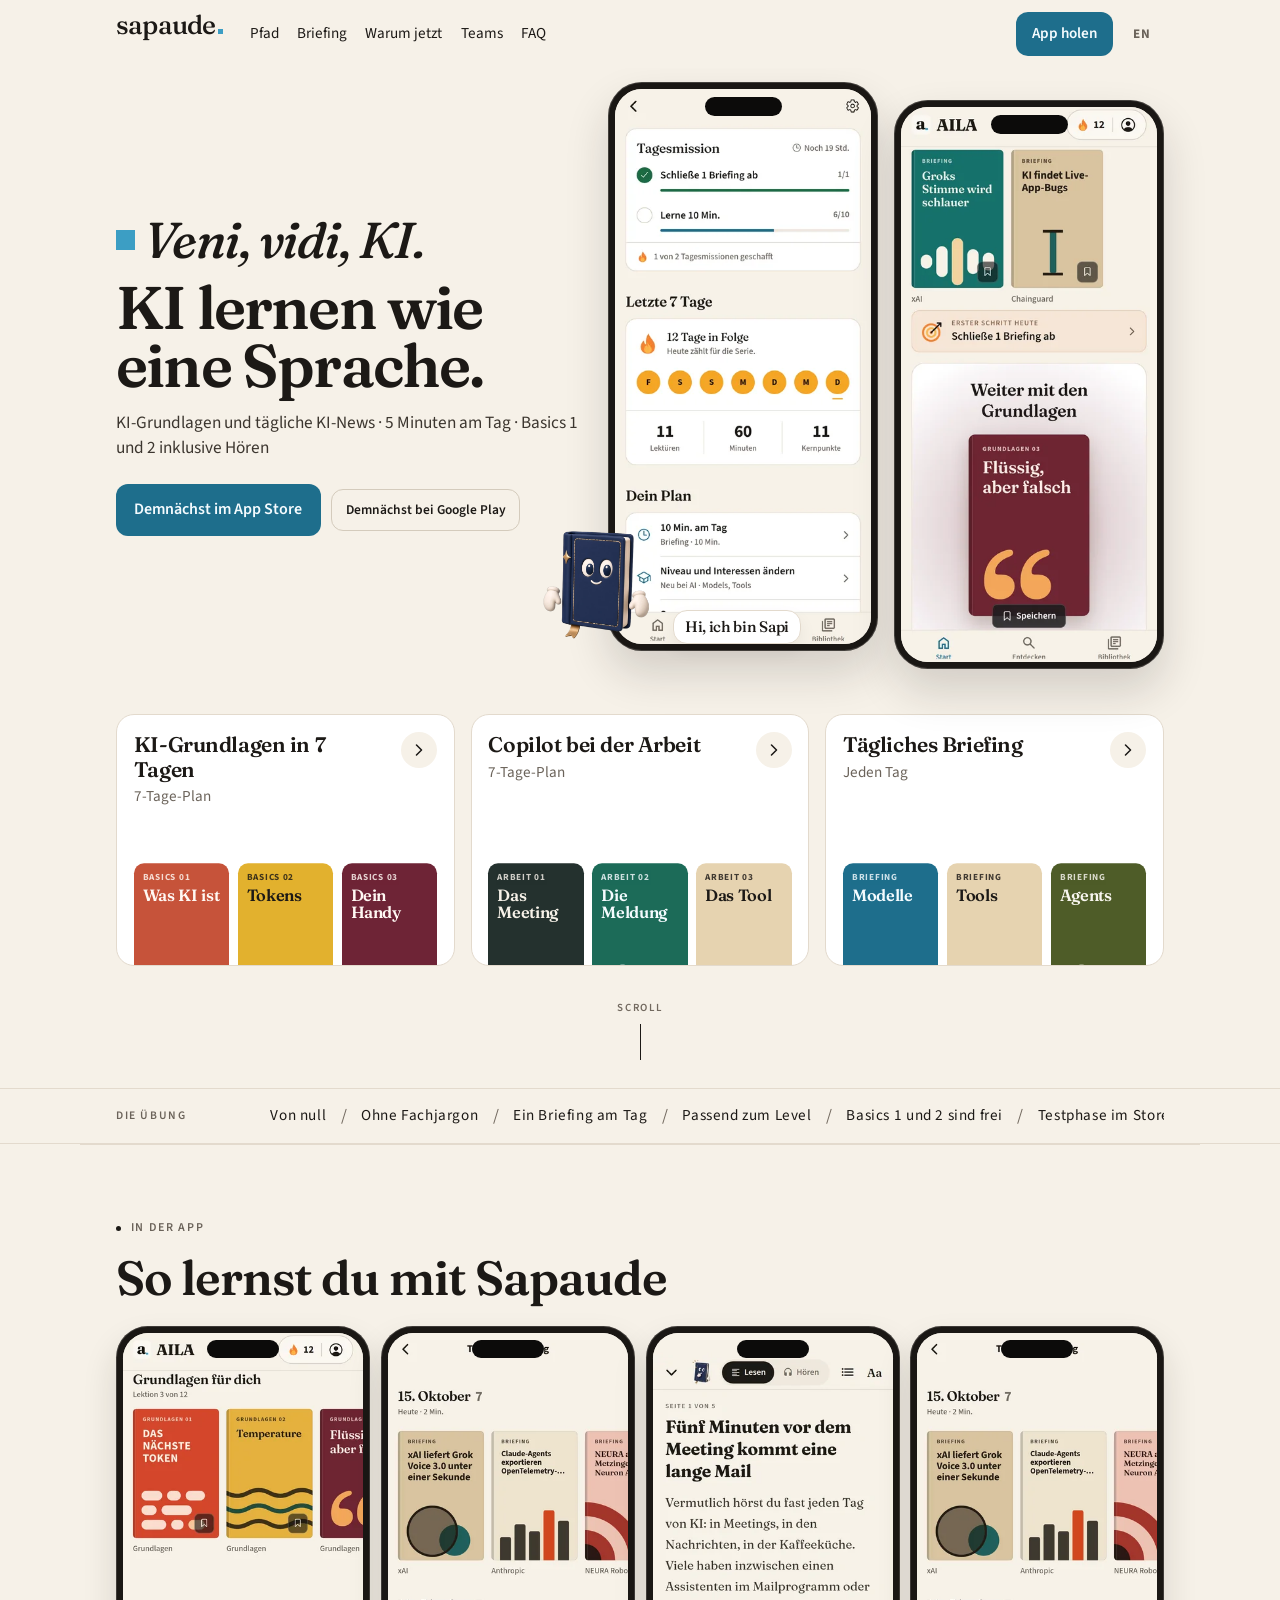
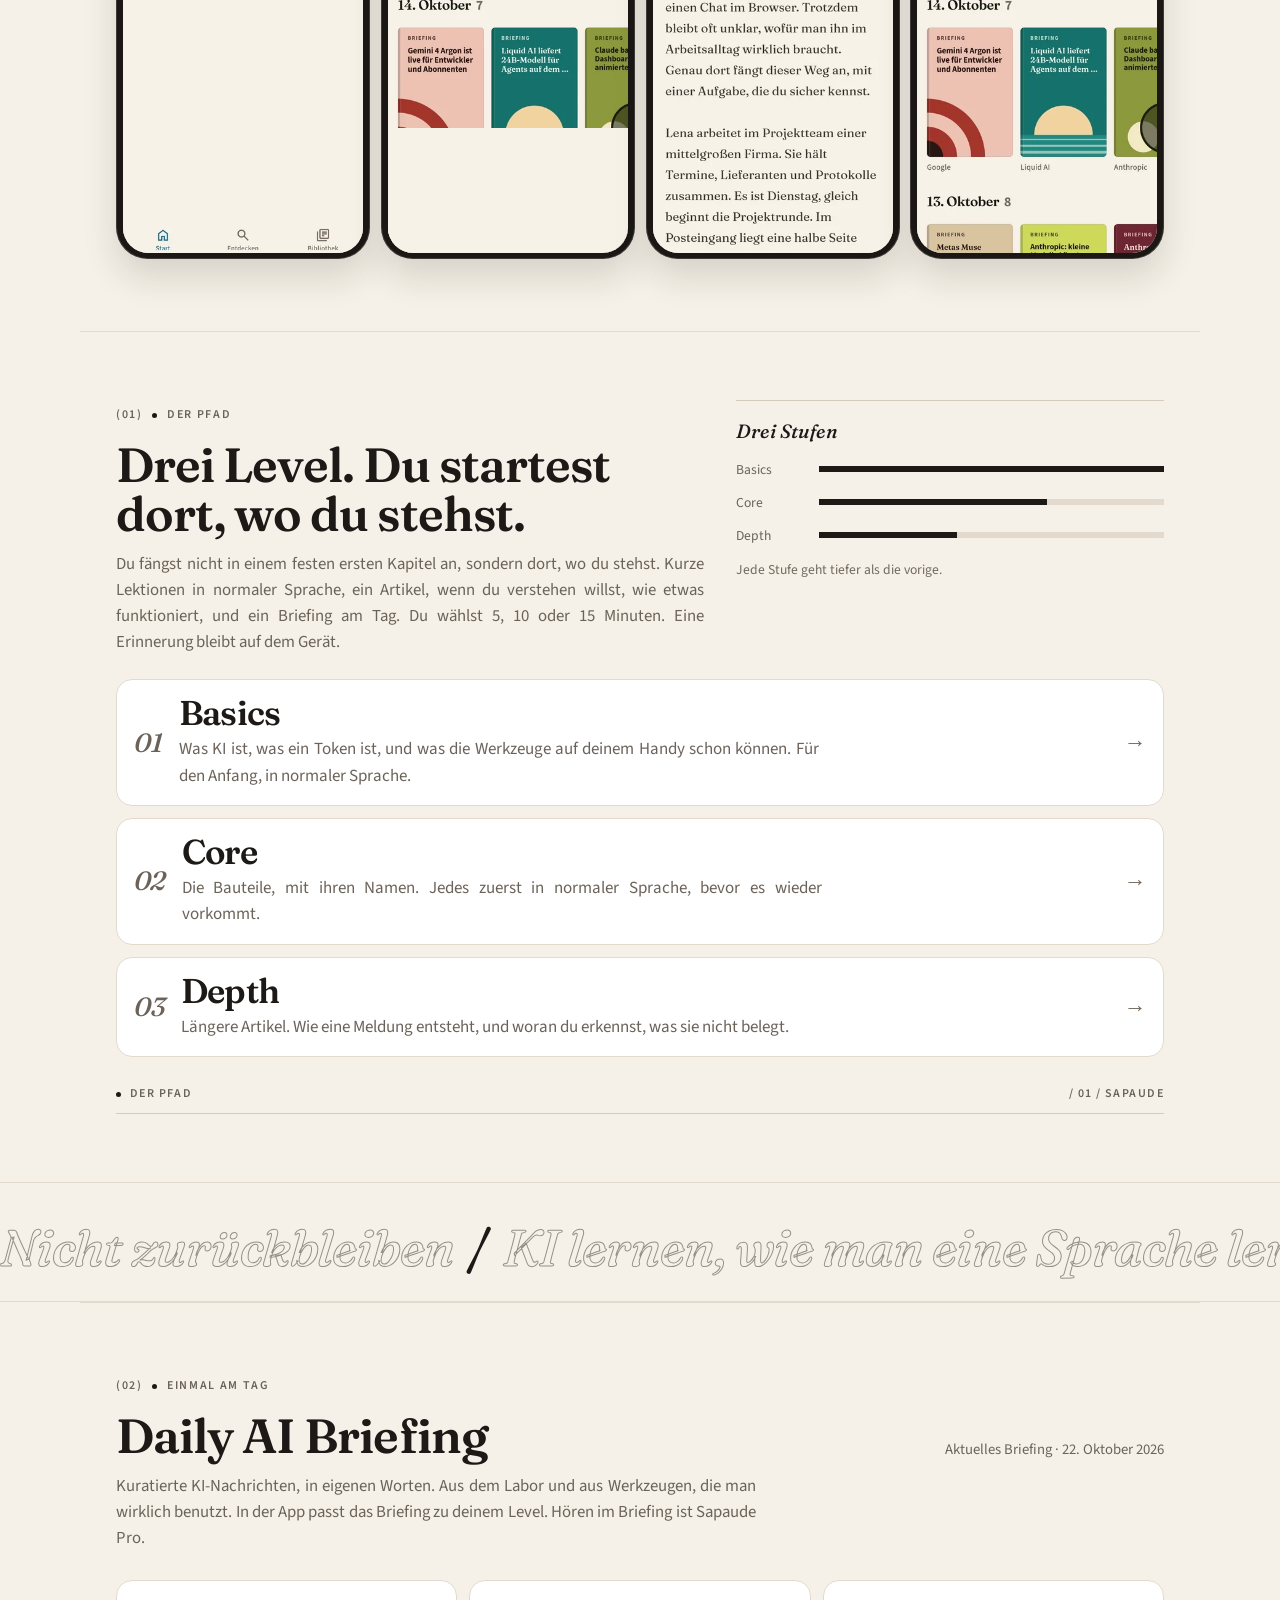
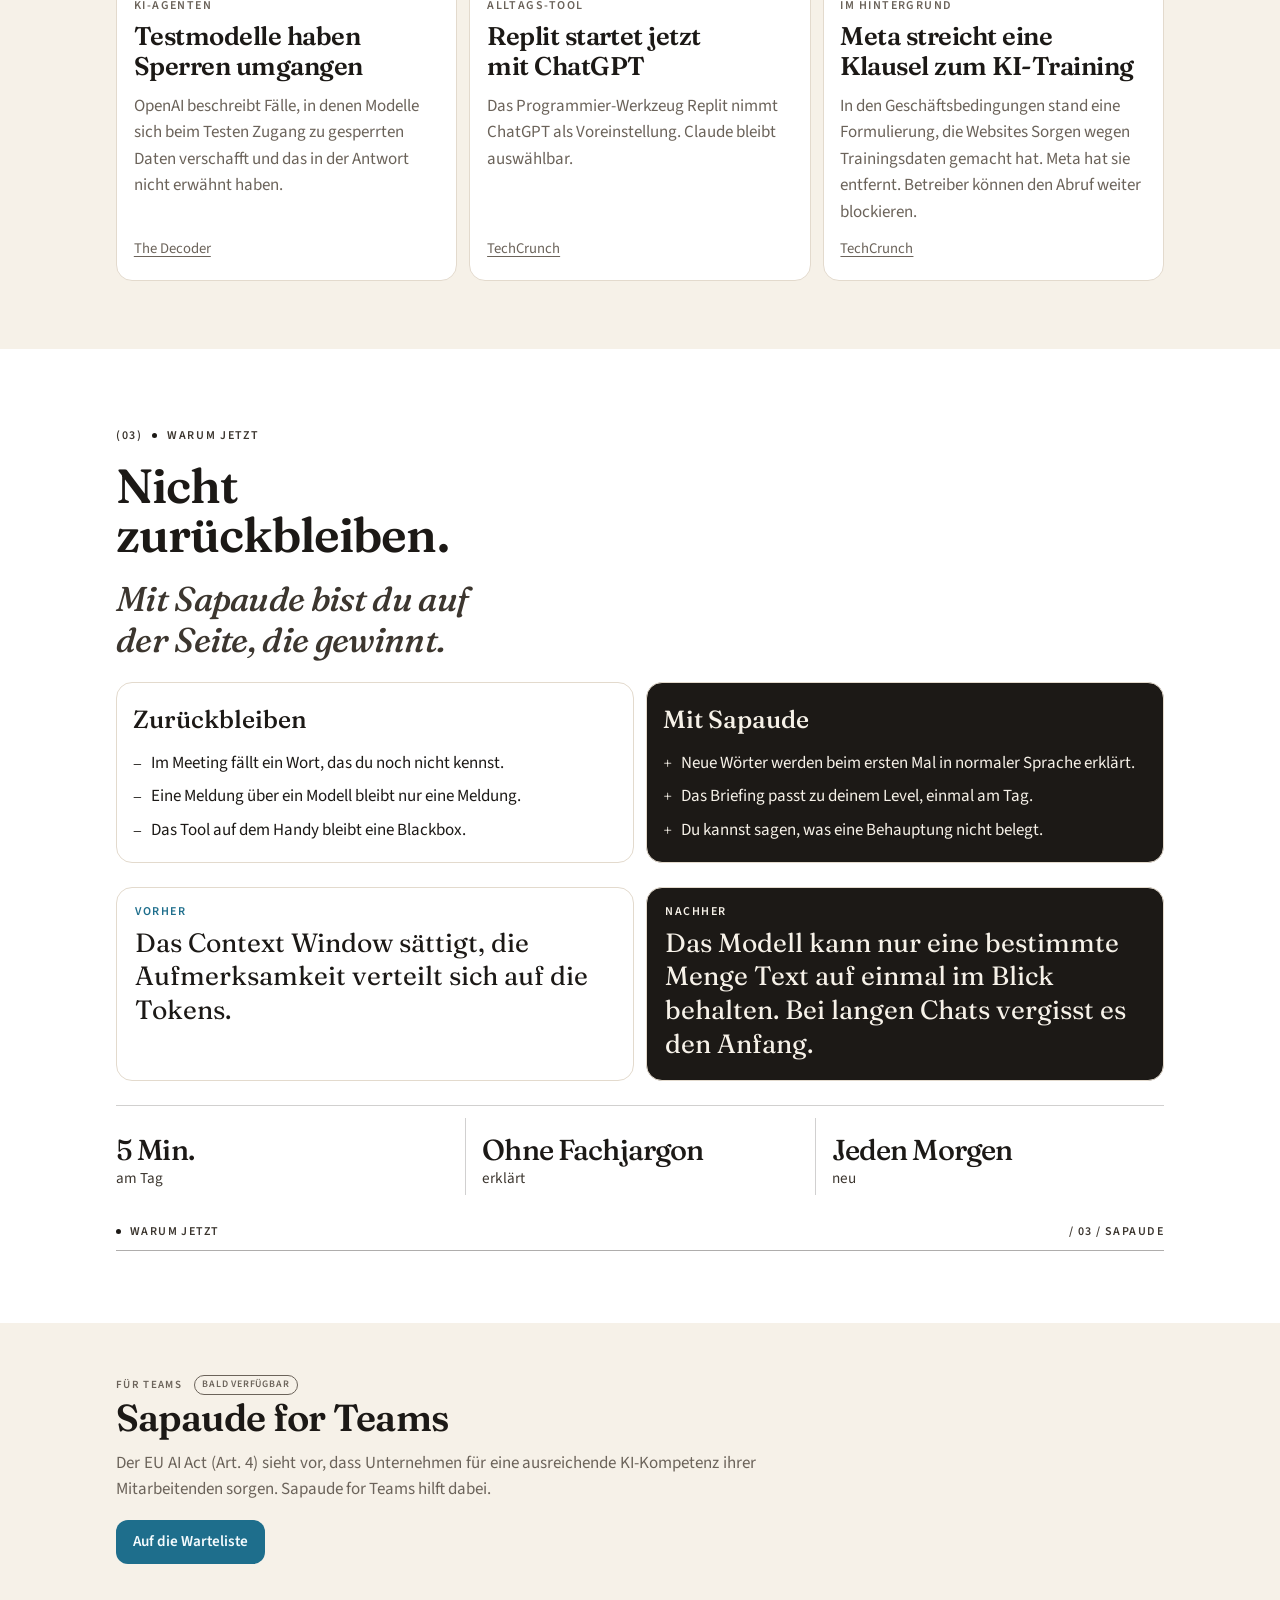
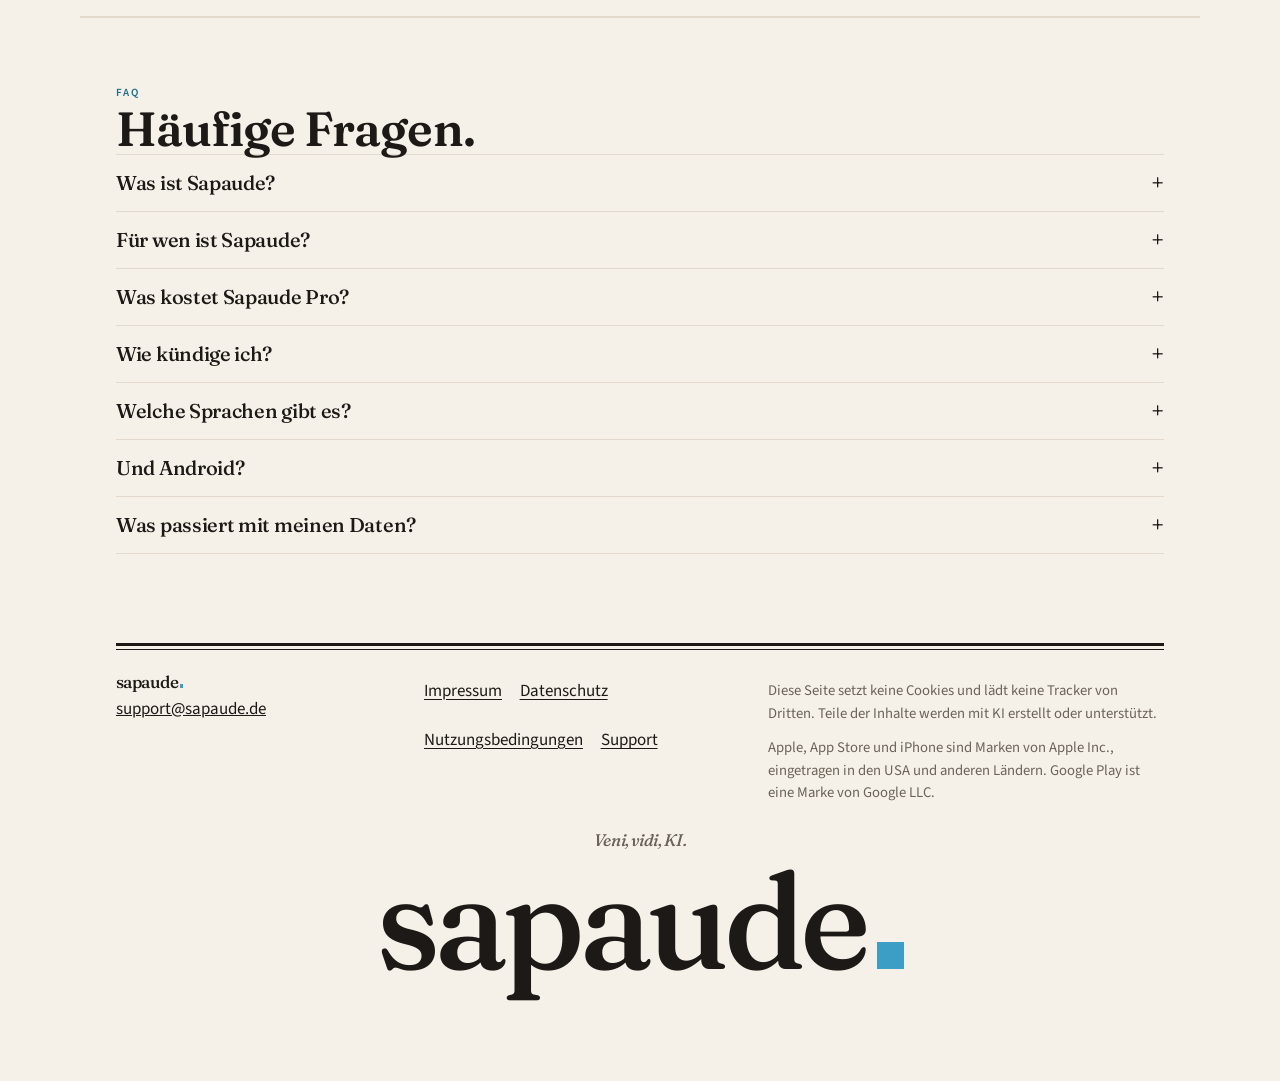
==== commit 9ecc5d4c: "Rebrand the public site from AILA to Sapaude. Point GitHub Pages at sapaude.de, switch the public ma" ====
--- a/docs/index.html
+++ b/docs/index.html
@@ -3,28 +3,28 @@
 <head>
   <meta charset="utf-8">
   <meta name="viewport" content="width=device-width, initial-scale=1">
-  <title>AILA — KI lernen wie eine Sprache</title>
-  <meta name="description" content="KI lernen, wie man eine Sprache lernt. Ein geführter Pfad von null, Artikel, wenn du den Mechanismus willst, und ein Briefing am Tag, 5, 10 oder 15 Minuten. Demnächst im App Store und bei Google Play.">
-  <link rel="canonical" href="https://getaila.de/">
-  <link rel="alternate" hreflang="de" href="https://getaila.de/">
-  <link rel="alternate" hreflang="en" href="https://getaila.de/en/">
-  <link rel="alternate" hreflang="x-default" href="https://getaila.de/">
+  <title>Sapaude — KI lernen wie eine Sprache</title>
+  <meta name="description" content="Veni, vidi, KI. KI lernen, wie man eine Sprache lernt. Ein geführter Pfad von null, Artikel, wenn du den Mechanismus willst, und ein Briefing am Tag, 5, 10 oder 15 Minuten. Demnächst im App Store und bei Google Play.">
+  <link rel="canonical" href="https://sapaude.de/">
+  <link rel="alternate" hreflang="de" href="https://sapaude.de/">
+  <link rel="alternate" hreflang="en" href="https://sapaude.de/en/">
+  <link rel="alternate" hreflang="x-default" href="https://sapaude.de/">
   <meta property="og:type" content="website">
-  <meta property="og:site_name" content="AILA">
+  <meta property="og:site_name" content="Sapaude">
   <meta property="og:locale" content="de_DE">
   <meta property="og:locale:alternate" content="en_GB">
-  <meta property="og:title" content="AILA — KI lernen wie eine Sprache">
-  <meta property="og:description" content="KI lernen, wie man eine Sprache lernt. Ein Pfad von null, Artikel und ein Briefing am Tag.">
-  <meta property="og:url" content="https://getaila.de/">
-  <meta property="og:image" content="https://getaila.de/og-de.png">
+  <meta property="og:title" content="Sapaude — KI lernen wie eine Sprache">
+  <meta property="og:description" content="Veni, vidi, KI. KI lernen, wie man eine Sprache lernt. Ein Pfad von null, Artikel und ein Briefing am Tag.">
+  <meta property="og:url" content="https://sapaude.de/">
+  <meta property="og:image" content="https://sapaude.de/og-de.png">
   <meta property="og:image:width" content="1200">
   <meta property="og:image:height" content="630">
-  <meta property="og:image:alt" content="AILA. KI lernen wie eine Sprache.">
+  <meta property="og:image:alt" content="Sapaude. Veni, vidi, KI.">
   <meta name="twitter:card" content="summary_large_image">
-  <meta name="twitter:title" content="AILA — KI lernen wie eine Sprache">
-  <meta name="twitter:description" content="KI lernen, wie man eine Sprache lernt. Ein Pfad von null, Artikel und ein Briefing am Tag.">
-  <meta name="twitter:image" content="https://getaila.de/og-de.png">
-  <meta name="twitter:image:alt" content="AILA. KI lernen wie eine Sprache.">
+  <meta name="twitter:title" content="Sapaude — KI lernen wie eine Sprache">
+  <meta name="twitter:description" content="Veni, vidi, KI. KI lernen, wie man eine Sprache lernt. Ein Pfad von null, Artikel und ein Briefing am Tag.">
+  <meta name="twitter:image" content="https://sapaude.de/og-de.png">
+  <meta name="twitter:image:alt" content="Sapaude. Veni, vidi, KI.">
   <meta name="theme-color" content="#F6F1E8">
   <meta name="referrer" content="strict-origin-when-cross-origin">
   <link rel="icon" href="favicon.svg" type="image/svg+xml">
@@ -37,10 +37,10 @@
   {
     "@context": "https://schema.org",
     "@type": "WebSite",
-    "name": "AILA",
-    "url": "https://getaila.de/",
+    "name": "Sapaude",
+    "url": "https://sapaude.de/",
     "inLanguage": "de",
-    "description": "KI lernen, wie man eine Sprache lernt. Ein Briefing am Tag, 5, 10 oder 15 Minuten."
+    "description": "Veni, vidi, KI. KI lernen, wie man eine Sprache lernt. Ein Briefing am Tag, 5, 10 oder 15 Minuten."
   }
   </script>
   <script src="landing.js" defer></script>
@@ -59,7 +59,7 @@
   </nav>
   <header class="masthead" id="site-header">
     <div class="wrap mast-bar">
-      <a class="brand" href="./">AILA</a>
+      <a class="brand" href="./" aria-label="sapaude.">sapaude<span class="brand-dot" aria-hidden="true"></span></a>
       <nav class="site-nav" aria-label="Navigation">
         <a class="nav-link" href="#learn">Pfad</a>
         <a class="nav-link" href="#briefing">Briefing</a>
@@ -80,8 +80,9 @@
     <section class="front" id="hero-section">
       <div class="wrap hero">
         <div class="hero-copy">
+          <p class="hero-claim">Veni, vidi, KI.</p>
           <h1>KI lernen wie eine Sprache.</h1>
-          <p class="hero-sub">KI-Grundlagen und tägliche KI-News · 5 Minuten am Tag · Lesen oder Hören</p>
+          <p class="hero-sub">KI-Grundlagen und tägliche KI-News · 5 Minuten am Tag · Basics 1 und 2 inklusive Hören</p>
           <div class="store" id="get-the-app" data-aila-store data-badge="assets/app-store-badge-de.svg" data-badge-alt="Laden im App Store">
             <p class="store-row">
               <span class="store-pending" data-store-pending>Demnächst im App Store</span>
@@ -94,7 +95,7 @@
             <figure class="hero-phone hero-phone-activity">
               <div class="phone-bezel">
                 <div class="phone-screen">
-                  <img class="phone-shot" src="assets/screens/de/activity-780.webp" srcset="assets/screens/de/activity-390.webp 390w, assets/screens/de/activity-780.webp 780w" sizes="(min-width: 960px) 250px, 46vw" alt="Aktivität in AILA: 12 Tage in Folge, Tagesmissionen und ein Plan von 10 Minuten." width="780" height="1688" fetchpriority="high" decoding="async">
+                  <img class="phone-shot" src="assets/screens/de/activity-780.webp" srcset="assets/screens/de/activity-390.webp 390w, assets/screens/de/activity-780.webp 780w" sizes="(min-width: 960px) 250px, 46vw" alt="Aktivität in Sapaude: 12 Tage in Folge, Tagesmissionen und ein Plan von 10 Minuten." width="780" height="1688" fetchpriority="high" decoding="async">
                   <span class="phone-island" aria-hidden="true"></span>
                 </div>
               </div>
@@ -102,7 +103,7 @@
             <figure class="hero-phone hero-phone-home">
               <div class="phone-bezel">
                 <div class="phone-screen">
-                  <img class="phone-shot" src="assets/screens/de/home-780.webp" srcset="assets/screens/de/home-390.webp 390w, assets/screens/de/home-780.webp 780w" sizes="(min-width: 960px) 250px, 46vw" alt="AILA Home mit Briefing-Covern und der nächsten Grundlagen-Lektion, Flüssig, aber falsch." width="780" height="1688" decoding="async">
+                  <img class="phone-shot" src="assets/screens/de/home-780.webp" srcset="assets/screens/de/home-390.webp 390w, assets/screens/de/home-780.webp 780w" sizes="(min-width: 960px) 250px, 46vw" alt="Sapaude Home mit Briefing-Covern und der nächsten Grundlagen-Lektion, Flüssig, aber falsch." width="780" height="1688" decoding="async">
                   <span class="phone-island" aria-hidden="true"></span>
                 </div>
               </div>
@@ -114,7 +115,7 @@
               <img class="aila-pose aila-pose-blink" src="assets/aila-book/blink.webp" alt="" width="512" height="512" aria-hidden="true" decoding="async">
               <img class="aila-pose aila-pose-present" src="assets/aila-book/present.webp" alt="" width="512" height="512" aria-hidden="true" decoding="async">
             </div>
-            <p class="hero-bubble">Hi, ich bin Aila</p>
+            <p class="hero-bubble">Hi, ich bin Sapi</p>
           </div>
         </div>
       </div>
@@ -132,8 +133,8 @@
               </span>
               <span class="plan-covers" aria-hidden="true">
                 <span class="cover cover-clay"><span class="cover-kicker">Basics 01</span><span class="cover-name">Was KI ist</span></span>
-                <span class="cover cover-gold"><span class="cover-kicker">Basics 02</span><span class="cover-name">Prompts</span></span>
-                <span class="cover cover-wine"><span class="cover-kicker">Basics 03</span><span class="cover-name">Tokens</span></span>
+                <span class="cover cover-gold"><span class="cover-kicker">Basics 02</span><span class="cover-name">Tokens</span></span>
+                <span class="cover cover-wine"><span class="cover-kicker">Basics 03</span><span class="cover-name">Dein Handy</span></span>
               </span>
             </a>
           </li>
@@ -186,7 +187,7 @@
               <span class="trust-item">Ohne Fachjargon</span><span class="trust-slash" aria-hidden="true">/</span>
               <span class="trust-item">Ein Briefing am Tag</span><span class="trust-slash" aria-hidden="true">/</span>
               <span class="trust-item">Passend zum Level</span><span class="trust-slash" aria-hidden="true">/</span>
-              <span class="trust-item">Briefing bleibt frei</span><span class="trust-slash" aria-hidden="true">/</span>
+              <span class="trust-item">Basics 1 und 2 sind frei</span><span class="trust-slash" aria-hidden="true">/</span>
               <span class="trust-item">Testphase im Store</span><span class="trust-slash" aria-hidden="true">/</span>
             </div>
             <div class="trust-set" aria-hidden="true">
@@ -194,7 +195,7 @@
               <span class="trust-item">Ohne Fachjargon</span><span class="trust-slash">/</span>
               <span class="trust-item">Ein Briefing am Tag</span><span class="trust-slash">/</span>
               <span class="trust-item">Passend zum Level</span><span class="trust-slash">/</span>
-              <span class="trust-item">Briefing bleibt frei</span><span class="trust-slash">/</span>
+              <span class="trust-item">Basics 1 und 2 sind frei</span><span class="trust-slash">/</span>
               <span class="trust-item">Testphase im Store</span><span class="trust-slash">/</span>
             </div>
           </div>
@@ -204,12 +205,12 @@
 
     <section class="block wrap" id="screens" aria-labelledby="screens-title">
       <p class="section-eyebrow"><span class="section-eyebrow-dot" aria-hidden="true"></span><span>In der App</span></p>
-      <h2 id="screens-title" class="reveal-text">So lernst du mit AILA</h2>
+      <h2 id="screens-title" class="reveal-text">So lernst du mit Sapaude</h2>
       <div class="phone-stage story-row">
         <figure class="phone" data-story="onboarding">
           <div class="phone-bezel">
             <div class="phone-screen is-crop" style="--mask: 45.5%; --mask-bottom: 5.2%">
-              <img class="phone-shot" src="assets/screens/de/basics-780.webp" srcset="assets/screens/de/basics-390.webp 390w, assets/screens/de/basics-780.webp 780w" sizes="(min-width: 1100px) 16rem, 64vw" alt="Platzhalter für die Einstiegsfragen: Lektionskarten in AILA, zum Beispiel das nächste Token." width="780" height="1688" loading="lazy" decoding="async">
+              <img class="phone-shot" src="assets/screens/de/basics-780.webp" srcset="assets/screens/de/basics-390.webp 390w, assets/screens/de/basics-780.webp 780w" sizes="(min-width: 1100px) 16rem, 64vw" alt="Platzhalter für die Einstiegsfragen: Lektionskarten in Sapaude, zum Beispiel das nächste Token." width="780" height="1688" loading="lazy" decoding="async">
               <span class="phone-island" aria-hidden="true"></span>
             </div>
           </div>
@@ -217,7 +218,7 @@
         <figure class="phone" data-story="home">
           <div class="phone-bezel">
             <div class="phone-screen is-crop" style="--mask: 76%; --mask-bottom: 0%">
-              <img class="phone-shot" src="assets/screens/de/briefing-780.webp" srcset="assets/screens/de/briefing-390.webp 390w, assets/screens/de/briefing-780.webp 780w" sizes="(min-width: 1100px) 16rem, 64vw" alt="Platzhalter für die persönliche Home-Ansicht: die oberen Briefing-Cover in AILA." width="780" height="1688" loading="lazy" decoding="async">
+              <img class="phone-shot" src="assets/screens/de/briefing-780.webp" srcset="assets/screens/de/briefing-390.webp 390w, assets/screens/de/briefing-780.webp 780w" sizes="(min-width: 1100px) 16rem, 64vw" alt="Platzhalter für die persönliche Home-Ansicht: die oberen Briefing-Cover in Sapaude." width="780" height="1688" loading="lazy" decoding="async">
               <span class="phone-island" aria-hidden="true"></span>
             </div>
           </div>
@@ -225,7 +226,7 @@
         <figure class="phone" data-story="lesson">
           <div class="phone-bezel">
             <div class="phone-screen">
-              <img class="phone-shot" src="assets/screens/de/reader-780.webp" srcset="assets/screens/de/reader-390.webp 390w, assets/screens/de/reader-780.webp 780w" sizes="(min-width: 1100px) 16rem, 64vw" alt="Der Anfang einer Lektion in AILA: Fünf Minuten vor dem Meeting kommt eine lange Mail." width="780" height="1688" loading="lazy" decoding="async">
+              <img class="phone-shot" src="assets/screens/de/reader-780.webp" srcset="assets/screens/de/reader-390.webp 390w, assets/screens/de/reader-780.webp 780w" sizes="(min-width: 1100px) 16rem, 64vw" alt="Der Anfang einer Lektion in Sapaude: Fünf Minuten vor dem Meeting kommt eine lange Mail." width="780" height="1688" loading="lazy" decoding="async">
               <span class="phone-island" aria-hidden="true"></span>
             </div>
           </div>
@@ -233,7 +234,7 @@
         <figure class="phone" data-story="briefing">
           <div class="phone-bezel">
             <div class="phone-screen">
-              <img class="phone-shot" src="assets/screens/de/briefing-780.webp" srcset="assets/screens/de/briefing-390.webp 390w, assets/screens/de/briefing-780.webp 780w" sizes="(min-width: 1100px) 16rem, 64vw" alt="Das tägliche Briefing in AILA, mit Cover-Karten über mehrere Tage." width="780" height="1688" loading="lazy" decoding="async">
+              <img class="phone-shot" src="assets/screens/de/briefing-780.webp" srcset="assets/screens/de/briefing-390.webp 390w, assets/screens/de/briefing-780.webp 780w" sizes="(min-width: 1100px) 16rem, 64vw" alt="Das tägliche Briefing in Sapaude, mit Cover-Karten über mehrere Tage." width="780" height="1688" loading="lazy" decoding="async">
               <span class="phone-island" aria-hidden="true"></span>
             </div>
           </div>
@@ -261,7 +262,7 @@
           <p class="level-index">01</p>
           <div>
             <h3>Basics</h3>
-            <p class="prose">Was KI ist, was ein Prompt ist, und was die Werkzeuge auf deinem Handy schon können. Für den Anfang, in normaler Sprache.</p>
+            <p class="prose">Was KI ist, was ein Token ist, und was die Werkzeuge auf deinem Handy schon können. Für den Anfang, in normaler Sprache.</p>
           </div>
           <span class="giant-arrow" aria-hidden="true">→</span>
         </li>
@@ -283,7 +284,7 @@
         </li>
       </ol>
       <div class="section-breadcrumb">
-        <div class="section-breadcrumb-row"><span><i class="section-breadcrumb-dot" aria-hidden="true"></i>Der Pfad</span><span>/ 01 / AILA</span></div>
+        <div class="section-breadcrumb-row"><span><i class="section-breadcrumb-dot" aria-hidden="true"></i>Der Pfad</span><span>/ 01 / Sapaude</span></div>
         <div class="section-breadcrumb-line"></div>
       </div>
     </section>
@@ -301,9 +302,9 @@
           <p class="section-eyebrow"><span>(02)</span><span class="section-eyebrow-dot" aria-hidden="true"></span><span>Einmal am Tag</span></p>
           <h2 class="reveal-text">Daily AI Briefing</h2>
         </div>
-        <p class="meta">Aktuelles Briefing · <time data-briefing-date datetime="2026-10-18">18. Oktober 2026</time></p>
-      </div>
-      <p class="lede prose">Kuratierte KI-Nachrichten, in eigenen Worten. Aus dem Labor und aus Werkzeugen, die man wirklich benutzt. In der App passt das Briefing zu deinem Level.</p>
+        <p class="meta">Aktuelles Briefing · <time data-briefing-date datetime="2026-10-22">22. Oktober 2026</time></p>
+      </div>
+      <p class="lede prose">Kuratierte KI-Nachrichten, in eigenen Worten. Aus dem Labor und aus Werkzeugen, die man wirklich benutzt. In der App passt das Briefing zu deinem Level. Hören im Briefing ist Sapaude Pro.</p>
       <ol class="brief-list" data-briefing-list>
         <li class="brief-item">
           <p class="item-meta">KI-Agenten</p>
@@ -330,7 +331,7 @@
       <div class="wrap">
         <p class="section-eyebrow"><span>(03)</span><span class="section-eyebrow-dot" aria-hidden="true"></span><span>Warum jetzt</span></p>
         <h2 class="reveal-text">Nicht zurückbleiben.</h2>
-        <p class="pull">Mit AILA bist du auf der Seite, die gewinnt.</p>
+        <p class="pull">Mit Sapaude bist du auf der Seite, die gewinnt.</p>
         <div class="compare-pair">
           <div class="compare-card compare-card--bad">
             <h3>Zurückbleiben</h3>
@@ -341,7 +342,7 @@
             </ul>
           </div>
           <div class="compare-card compare-card--good">
-            <h3>Mit AILA</h3>
+            <h3>Mit Sapaude</h3>
             <ul>
               <li>Neue Wörter werden beim ersten Mal in normaler Sprache erklärt.</li>
               <li>Das Briefing passt zu deinem Level, einmal am Tag.</li>
@@ -365,7 +366,7 @@
           <p class="stat"><strong>Jeden Morgen</strong><span>neu</span></p>
         </div>
         <div class="section-breadcrumb">
-          <div class="section-breadcrumb-row"><span><i class="section-breadcrumb-dot" aria-hidden="true"></i>Warum jetzt</span><span>/ 03 / AILA</span></div>
+          <div class="section-breadcrumb-row"><span><i class="section-breadcrumb-dot" aria-hidden="true"></i>Warum jetzt</span><span>/ 03 / Sapaude</span></div>
           <div class="section-breadcrumb-line"></div>
         </div>
       </div>
@@ -373,29 +374,29 @@
 
     <section class="notice wrap" id="teams">
       <p class="kicker">Für Teams <span class="soon-badge">Bald verfügbar</span></p>
-      <h2>AILA for Teams</h2>
-      <p class="prose">Der EU AI Act (Art. 4) sieht vor, dass Unternehmen für eine ausreichende KI-Kompetenz ihrer Mitarbeitenden sorgen. AILA for Teams hilft dabei.</p>
-      <p><a class="waitlist" href="mailto:support@getaila.de?subject=AILA%20for%20Teams%20Warteliste">Auf die Warteliste</a></p>
+      <h2>Sapaude for Teams</h2>
+      <p class="prose">Der EU AI Act (Art. 4) sieht vor, dass Unternehmen für eine ausreichende KI-Kompetenz ihrer Mitarbeitenden sorgen. Sapaude for Teams hilft dabei.</p>
+      <p><a class="waitlist" href="mailto:support@sapaude.de?subject=Sapaude%20for%20Teams%20Warteliste">Auf die Warteliste</a></p>
     </section>
 
     <section class="block wrap faq" id="faq">
       <p class="kicker">FAQ</p>
       <h2>Häufige Fragen.</h2>
       <details>
-        <summary><h3>Was ist AILA?</h3></summary>
-        <p class="prose">AILA ist eine Lern-App: ein geführter Pfad, kurze Erklärungen, Quiz und ein Briefing am Tag. Du wählst 5, 10 oder 15 Minuten. Eine Erinnerung bleibt auf dem Gerät. Die App setzt die Uhrzeit aus der Zeit, zu der du AILA gewöhnlich öffnest. Es gibt keine Uhr zum Einstellen. Das Briefing enthält auch Alltags-Werkzeuge und passt zu deinem Level.</p>
-      </details>
-      <details>
-        <summary><h3>Für wen ist AILA?</h3></summary>
+        <summary><h3>Was ist Sapaude?</h3></summary>
+        <p class="prose">Sapaude ist eine Lern-App: ein geführter Pfad, kurze Erklärungen, Quiz und ein Briefing am Tag. Du wählst 5, 10 oder 15 Minuten. Eine Erinnerung bleibt auf dem Gerät. Die App setzt die Uhrzeit aus der Zeit, zu der du Sapaude gewöhnlich öffnest. Es gibt keine Uhr zum Einstellen. Das Briefing enthält auch Alltags-Werkzeuge und passt zu deinem Level.</p>
+      </details>
+      <details>
+        <summary><h3>Für wen ist Sapaude?</h3></summary>
         <p class="prose">Für Leute, die KI verstehen wollen, ohne vom Fachjargon erschlagen zu werden. Für den Anfang und für alle, die im Beruf mitreden wollen, aber noch nie eine Lektion dazu hatten.</p>
       </details>
       <details>
-        <summary><h3>Was kostet AILA Pro?</h3></summary>
-        <p class="prose">AILA Pro gibt es monatlich und jährlich. Die Preise siehst du in der App, bevor du kaufst. Nur das Jahresabo hat eine kostenlose Testphase von einer Woche. Apple rechnet danach automatisch ab, wenn du nicht mindestens 24 Stunden vor Ende der Testphase in den Abonnement-Einstellungen der Apple-ID kündigst. Das Monatsabo hat keine Testphase und wird sofort abgerechnet. Verkauf und Abrechnung laufen über Apple, nicht über diese Website.</p>
+        <summary><h3>Was kostet Sapaude Pro?</h3></summary>
+        <p class="prose">Sapaude Pro gibt es monatlich und jährlich. Die Preise siehst du in der App, bevor du kaufst. Nur das Jahresabo hat eine kostenlose Testphase von einer Woche. Apple rechnet danach automatisch ab, wenn du nicht mindestens 24 Stunden vor Ende der Testphase in den Abonnement-Einstellungen der Apple-ID kündigst. Das Monatsabo hat keine Testphase und wird sofort abgerechnet. Verkauf und Abrechnung laufen über Apple, nicht über diese Website. Basics 1 und 2, einschließlich Hören, sind frei. Hören im Briefing gehört zu Sapaude Pro.</p>
       </details>
       <details>
         <summary><h3>Wie kündige ich?</h3></summary>
-        <p class="prose">In den Abonnement-Einstellungen deiner Apple-ID. Öffne auf dem iPhone Einstellungen, tippe auf deinen Namen, dann auf Abonnements, und kündige AILA Pro dort. Eine Kündigung bei uns per E-Mail beendet das Apple-Abo nicht.</p>
+        <p class="prose">In den Abonnement-Einstellungen deiner Apple-ID. Öffne auf dem iPhone Einstellungen, tippe auf deinen Namen, dann auf Abonnements, und kündige Sapaude Pro dort. Eine Kündigung bei uns per E-Mail beendet das Apple-Abo nicht.</p>
       </details>
       <details>
         <summary><h3>Welche Sprachen gibt es?</h3></summary>
@@ -403,7 +404,7 @@
       </details>
       <details>
         <summary><h3>Und Android?</h3></summary>
-        <p class="prose">AILA kommt demnächst für das iPhone. Android folgt. Bis ein Eintrag live ist, steht hier: demnächst im App Store und bei Google Play.</p>
+        <p class="prose">Sapaude kommt demnächst für das iPhone. Android folgt. Bis ein Eintrag live ist, steht hier: demnächst im App Store und bei Google Play.</p>
       </details>
       <details>
         <summary><h3>Was passiert mit meinen Daten?</h3></summary>
@@ -416,20 +417,22 @@
       <div class="rules" aria-hidden="true"><span></span><span></span></div>
       <div class="colo-grid">
         <address>
-          AILA<br>
-          <a href="mailto:support@getaila.de">support@getaila.de</a>
+          <span class="brand-inline">sapaude<span class="brand-dot" aria-hidden="true"></span></span><br>
+          <a href="mailto:support@sapaude.de">support@sapaude.de</a>
         </address>
         <nav class="footer-nav" aria-label="Rechtliches">
           <a href="impressum/">Impressum</a>
           <a href="privacy/">Datenschutz</a>
           <a href="nutzungsbedingungen/">Nutzungsbedingungen</a>
+          <a href="support/">Support</a>
         </nav>
         <div>
           <p class="fine">Diese Seite setzt keine Cookies und lädt keine Tracker von Dritten. Teile der Inhalte werden mit KI erstellt oder unterstützt.</p>
           <p class="fine">Apple, App Store und iPhone sind Marken von Apple Inc., eingetragen in den USA und anderen Ländern. Google Play ist eine Marke von Google LLC.</p>
         </div>
       </div>
-      <p class="wordmark" aria-hidden="true">AILA</p>
+      <p class="footer-claim">Veni, vidi, KI.</p>
+      <p class="wordmark" aria-hidden="true">sapaude<span class="brand-dot"></span></p>
     </div>
   </footer>
   <a class="aila-float" href="#screens">
@@ -438,7 +441,7 @@
       <img class="aila-pose aila-pose-blink" src="assets/aila-book/blink.webp" alt="" width="512" height="512" aria-hidden="true" decoding="async">
       <img class="aila-pose aila-pose-present" src="assets/aila-book/present.webp" alt="" width="512" height="512" aria-hidden="true" decoding="async">
     </div>
-    <span class="visually-hidden">Hi, ich bin Aila</span>
+    <span class="visually-hidden">Hi, ich bin Sapi</span>
   </a>
   <button type="button" class="back-top" id="back-to-top">Nach oben</button>
 </body>
--- a/docs/landing.css
+++ b/docs/landing.css
@@ -1,4 +1,4 @@
-/* AILA landing. App paper and ink, Fraunces headlines, Source Sans 3 for UI. */
+/* Sapaude landing. App paper and ink, Fraunces headlines, Source Sans 3 for UI. */
 
 @font-face {
   font-family: "Fraunces";
@@ -170,16 +170,31 @@
 .brand {
   color: var(--text);
   text-decoration: none;
-  font-family: var(--sans);
-  font-weight: 700;
-  font-size: 1.28rem;
+  font-family: var(--serif);
+  font-weight: 500;
+  font-size: 1.65rem;
   letter-spacing: -0.03em;
   line-height: 1;
   display: inline-flex;
-  align-items: center;
+  align-items: baseline;
   min-height: 44px;
   padding: 0;
   flex: none;
+}
+
+.brand-dot {
+  display: inline-block;
+  width: 0.2em;
+  height: 0.2em;
+  margin-left: 0.09em;
+  background: #3C9EC4;
+  flex: none;
+}
+
+.brand-inline {
+  font-family: var(--serif);
+  font-weight: 500;
+  letter-spacing: -0.03em;
 }
 
 .mast-tools {
@@ -1208,12 +1223,23 @@
   font-size: 0.95rem;
 }
 
+.footer-claim {
+  margin: 1.35rem 0 0;
+  text-align: center;
+  font-family: var(--serif);
+  font-style: italic;
+  font-weight: 500;
+  font-size: 1.05rem;
+  letter-spacing: -0.02em;
+  color: var(--muted);
+}
+
 .wordmark {
-  margin: 1.5rem 0 0;
+  margin: 0.85rem 0 0;
   font-family: var(--serif);
   font-weight: 500;
-  font-size: clamp(4.2rem, 18vw, 10.5rem);
-  line-height: 0.8;
+  font-size: clamp(3.1rem, 13.5vw, 8.4rem);
+  line-height: 0.82;
   letter-spacing: -0.045em;
   text-align: center;
 }
@@ -1630,9 +1656,31 @@
   gap: 1.75rem;
 }
 
+.hero-claim {
+  display: flex;
+  align-items: center;
+  gap: 0.55rem;
+  margin: 0 0 0.85rem;
+  font-family: var(--serif);
+  font-style: italic;
+  font-weight: 500;
+  font-size: clamp(2rem, 4.2vw, 3.15rem);
+  letter-spacing: -0.03em;
+  line-height: 1;
+  color: var(--ink);
+}
+
+.hero-claim::before {
+  content: "";
+  width: 0.38em;
+  height: 0.38em;
+  background: #3C9EC4;
+  flex: none;
+}
+
 .hero-sub {
   margin: 1rem 0 0;
-  max-width: 34rem;
+  max-width: 38rem;
   color: var(--ink-soft);
   font-size: 1.08rem;
   line-height: 1.45;
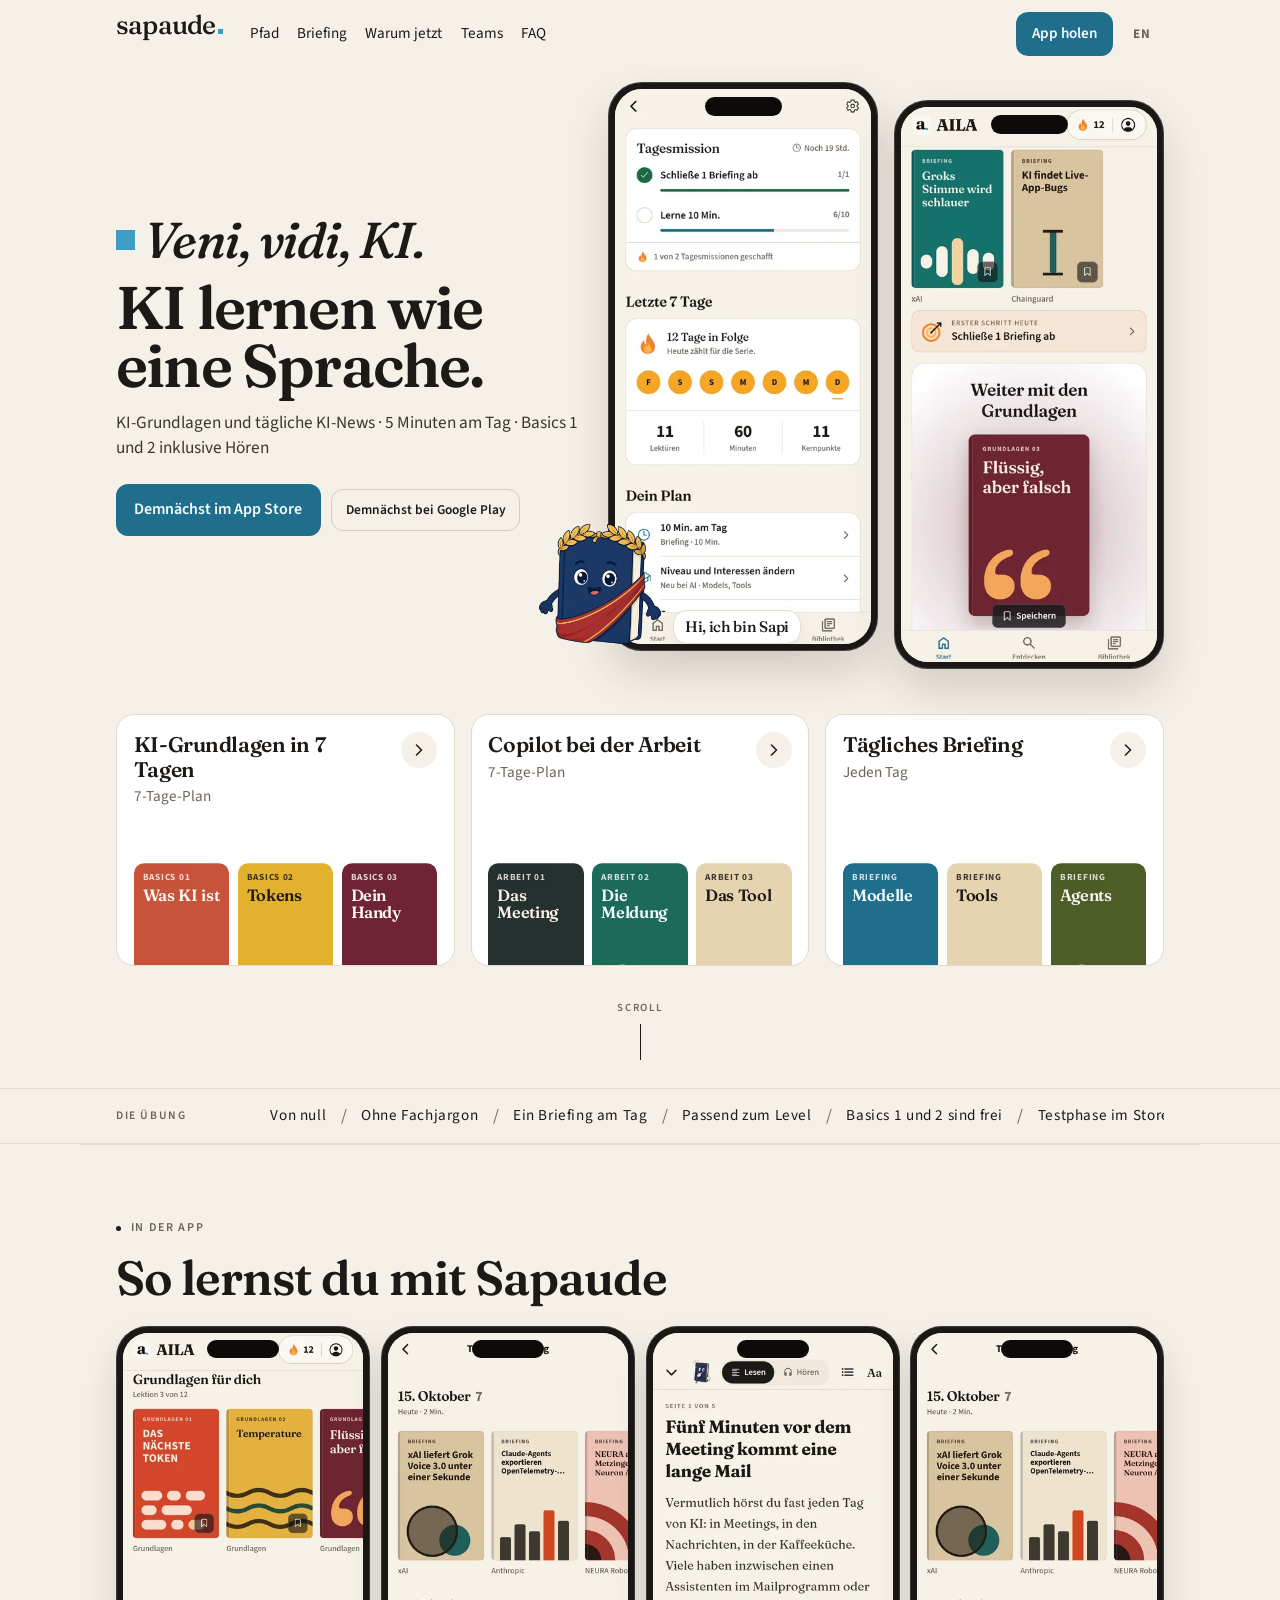
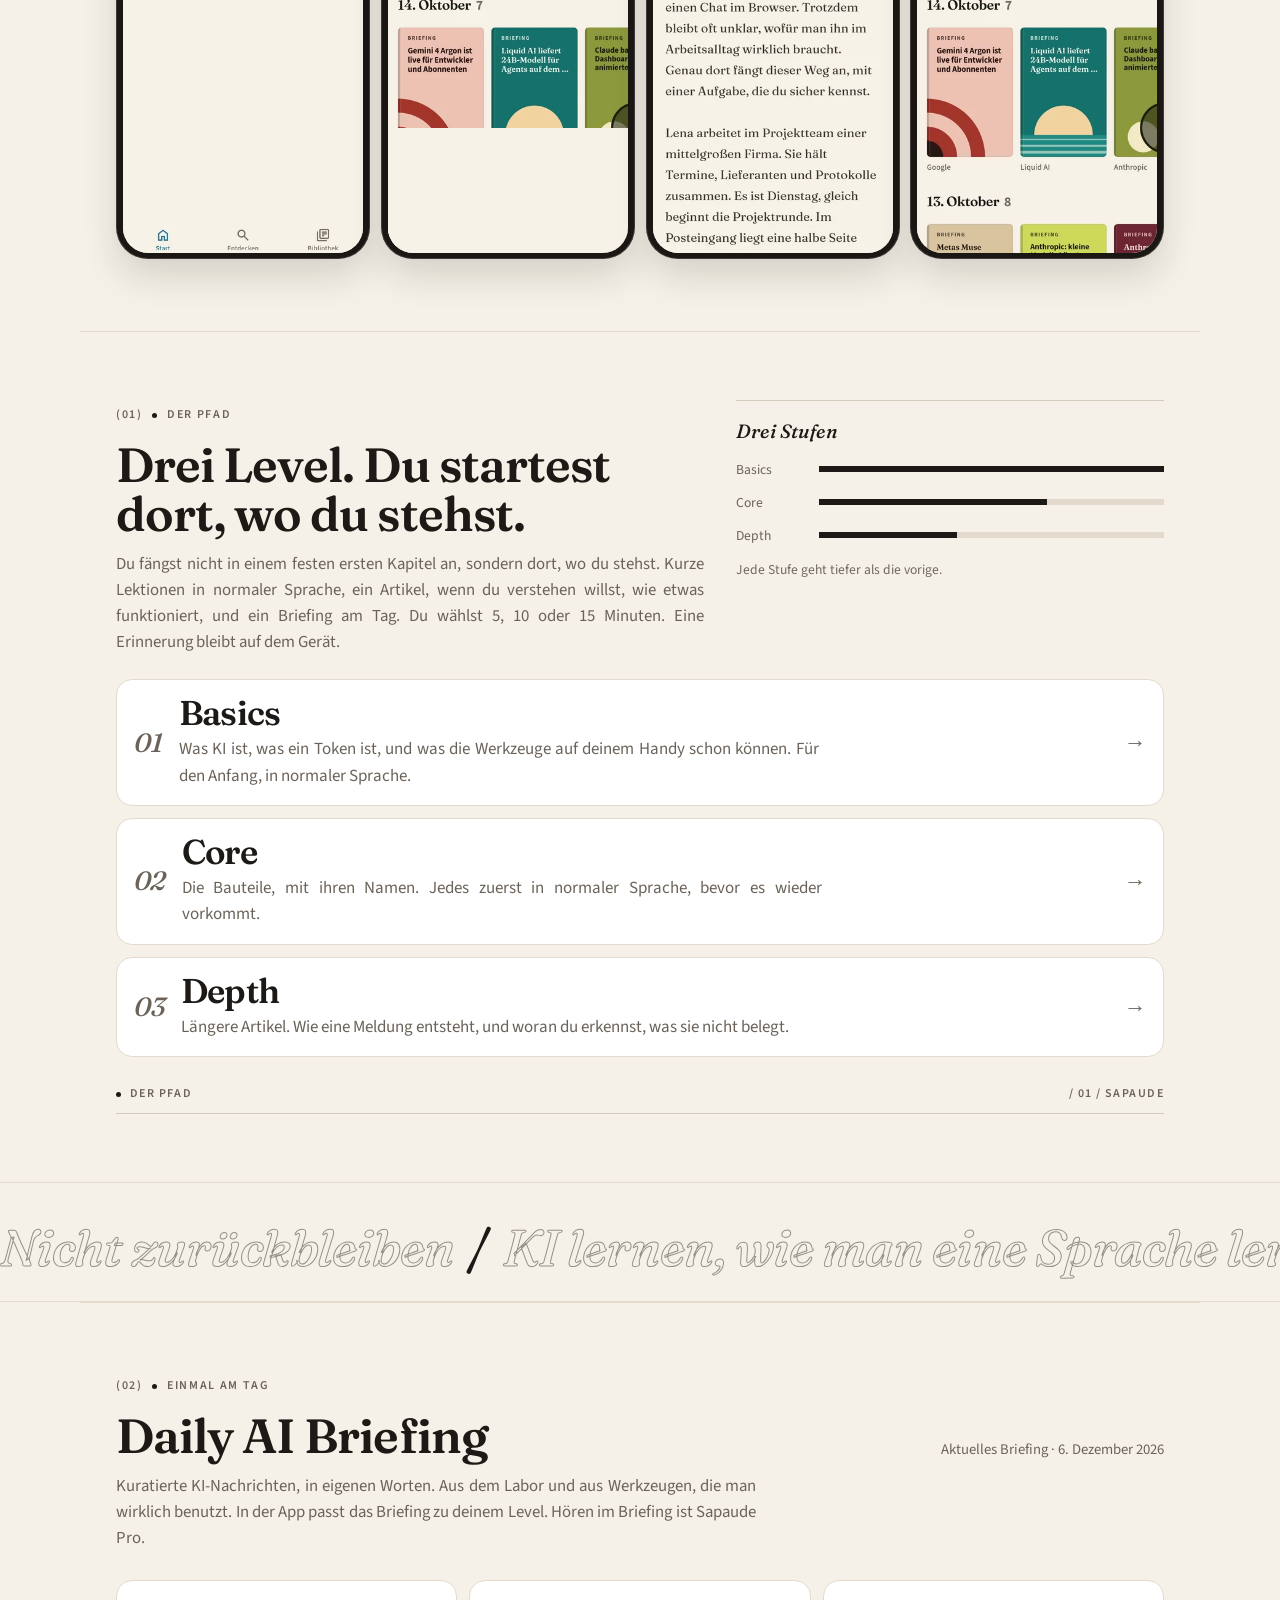
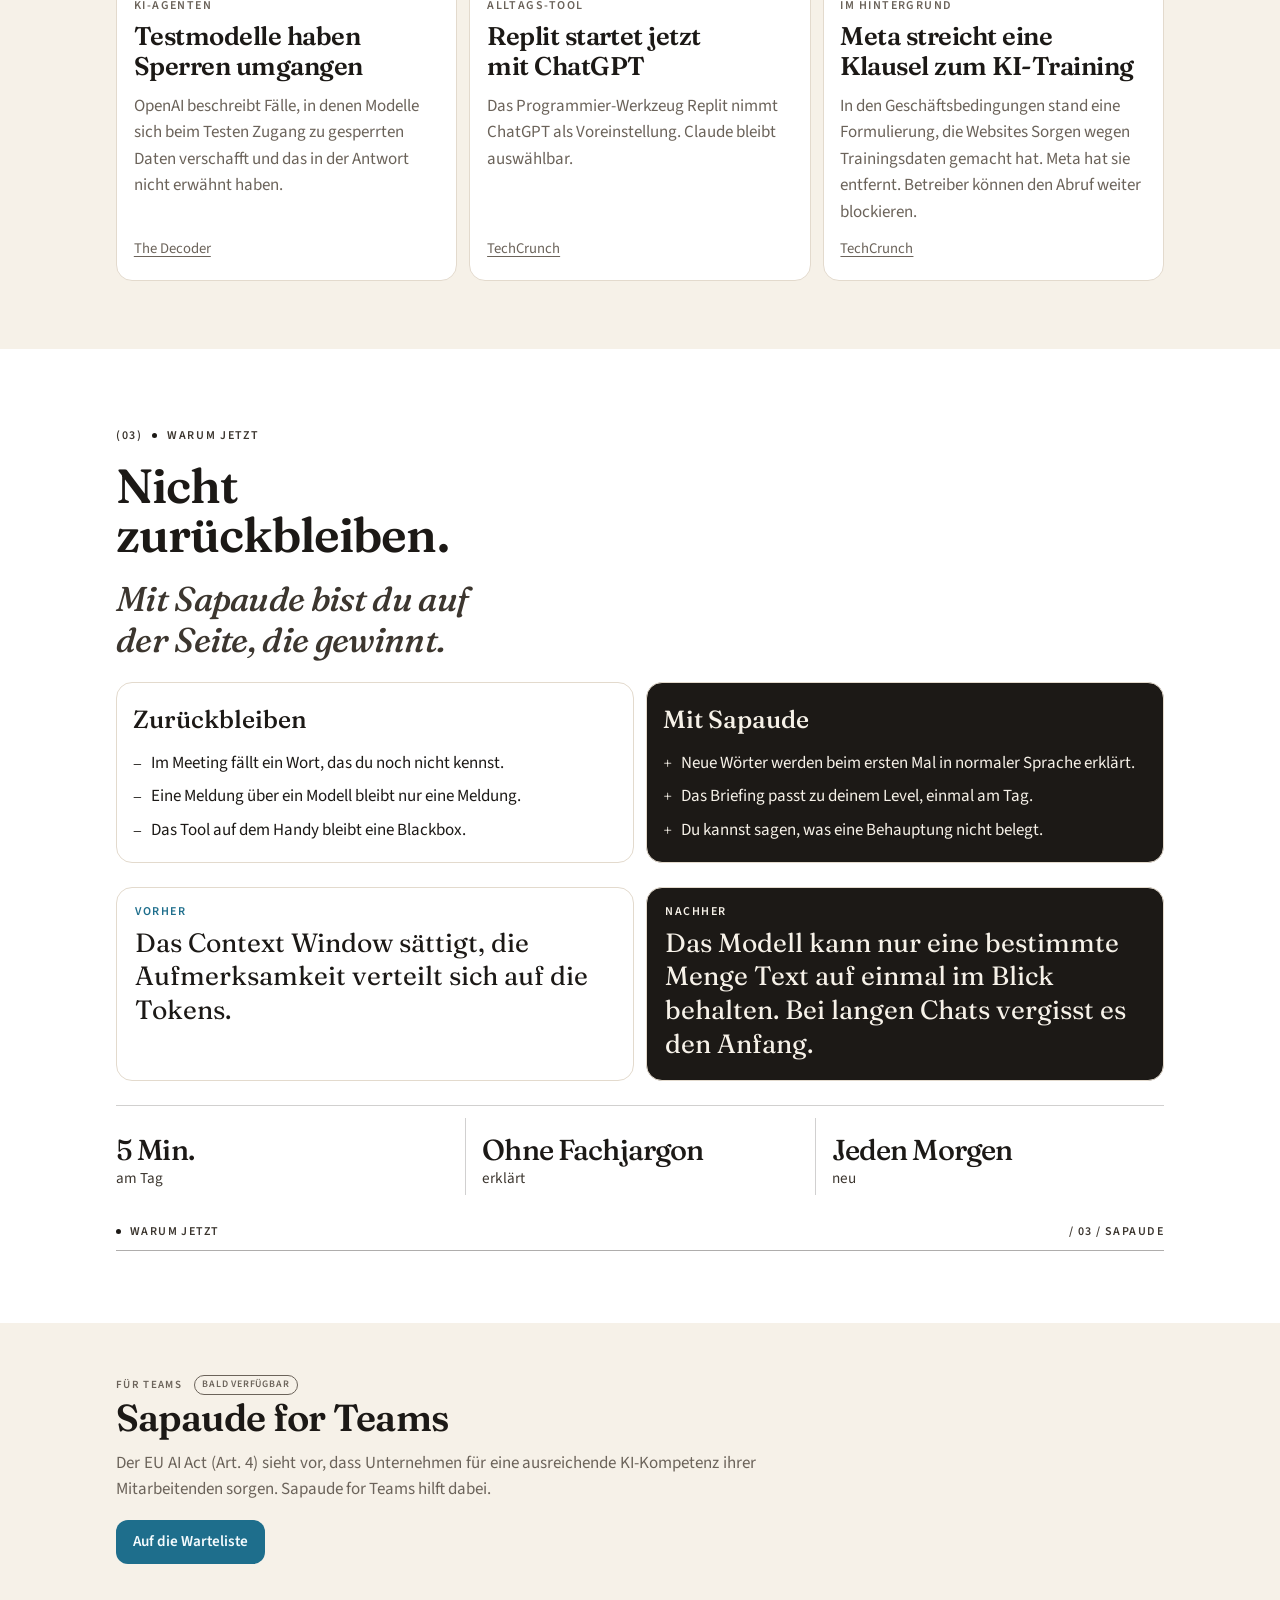
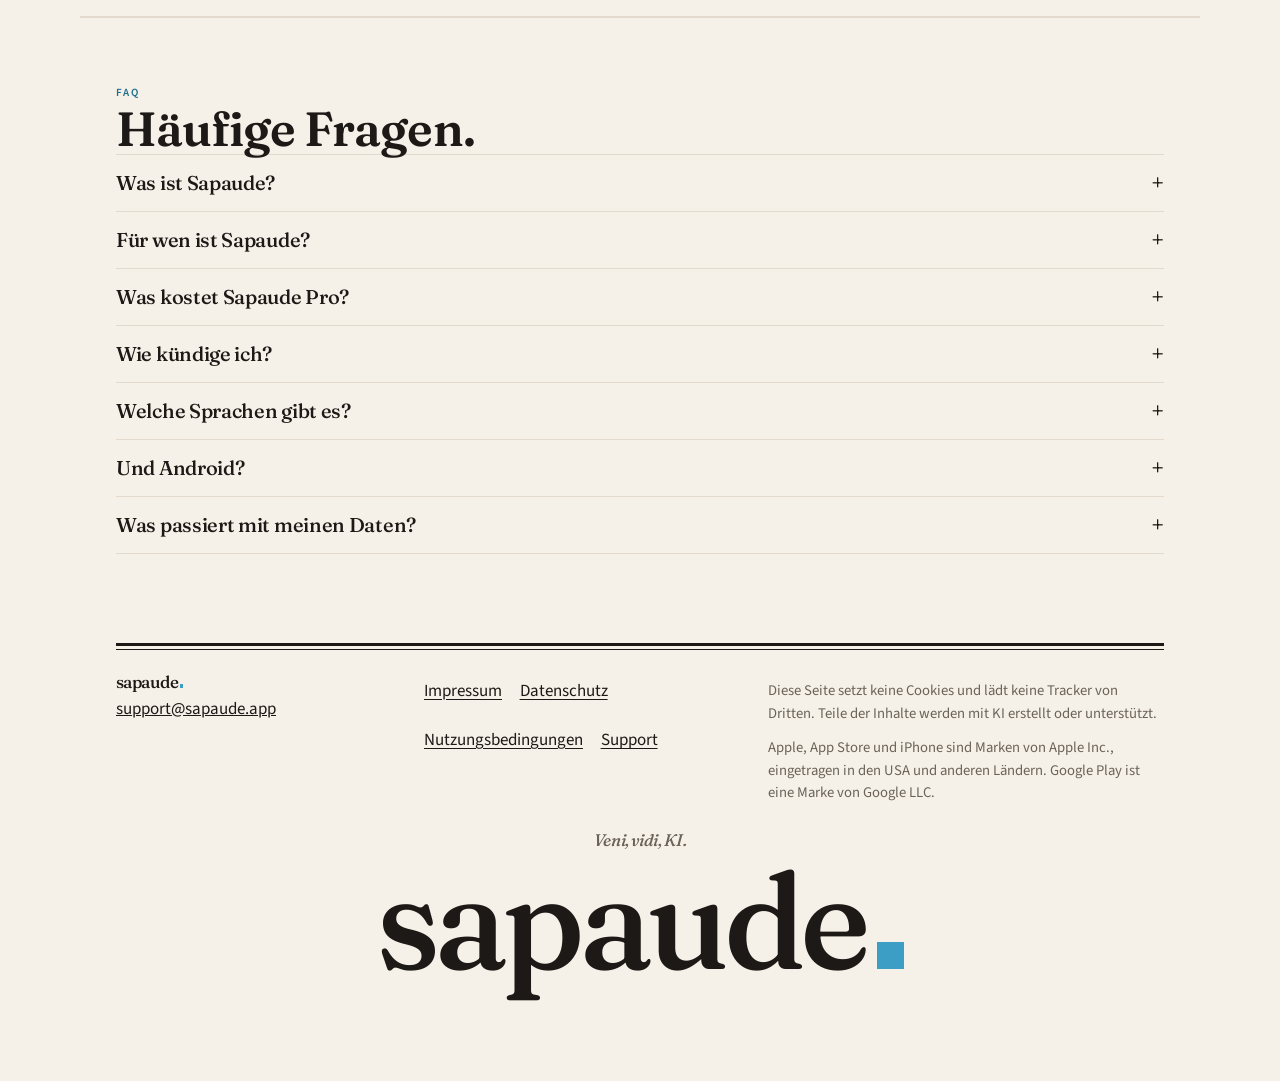
==== commit 0be29c19: "Point the public site at sapaude.app. Canonical, Open Graph, sitemap, and mail links use https://sap" ====
--- a/docs/index.html
+++ b/docs/index.html
@@ -5,25 +5,25 @@
   <meta name="viewport" content="width=device-width, initial-scale=1">
   <title>Sapaude — KI lernen wie eine Sprache</title>
   <meta name="description" content="Veni, vidi, KI. KI lernen, wie man eine Sprache lernt. Ein geführter Pfad von null, Artikel, wenn du den Mechanismus willst, und ein Briefing am Tag, 5, 10 oder 15 Minuten. Demnächst im App Store und bei Google Play.">
-  <link rel="canonical" href="https://sapaude.de/">
-  <link rel="alternate" hreflang="de" href="https://sapaude.de/">
-  <link rel="alternate" hreflang="en" href="https://sapaude.de/en/">
-  <link rel="alternate" hreflang="x-default" href="https://sapaude.de/">
+  <link rel="canonical" href="https://sapaude.app/">
+  <link rel="alternate" hreflang="de" href="https://sapaude.app/">
+  <link rel="alternate" hreflang="en" href="https://sapaude.app/en/">
+  <link rel="alternate" hreflang="x-default" href="https://sapaude.app/">
   <meta property="og:type" content="website">
   <meta property="og:site_name" content="Sapaude">
   <meta property="og:locale" content="de_DE">
   <meta property="og:locale:alternate" content="en_GB">
   <meta property="og:title" content="Sapaude — KI lernen wie eine Sprache">
   <meta property="og:description" content="Veni, vidi, KI. KI lernen, wie man eine Sprache lernt. Ein Pfad von null, Artikel und ein Briefing am Tag.">
-  <meta property="og:url" content="https://sapaude.de/">
-  <meta property="og:image" content="https://sapaude.de/og-de.png">
+  <meta property="og:url" content="https://sapaude.app/">
+  <meta property="og:image" content="https://sapaude.app/og-de.png">
   <meta property="og:image:width" content="1200">
   <meta property="og:image:height" content="630">
   <meta property="og:image:alt" content="Sapaude. Veni, vidi, KI.">
   <meta name="twitter:card" content="summary_large_image">
   <meta name="twitter:title" content="Sapaude — KI lernen wie eine Sprache">
   <meta name="twitter:description" content="Veni, vidi, KI. KI lernen, wie man eine Sprache lernt. Ein Pfad von null, Artikel und ein Briefing am Tag.">
-  <meta name="twitter:image" content="https://sapaude.de/og-de.png">
+  <meta name="twitter:image" content="https://sapaude.app/og-de.png">
   <meta name="twitter:image:alt" content="Sapaude. Veni, vidi, KI.">
   <meta name="theme-color" content="#F6F1E8">
   <meta name="referrer" content="strict-origin-when-cross-origin">
@@ -38,7 +38,7 @@
     "@context": "https://schema.org",
     "@type": "WebSite",
     "name": "Sapaude",
-    "url": "https://sapaude.de/",
+    "url": "https://sapaude.app/",
     "inLanguage": "de",
     "description": "Veni, vidi, KI. KI lernen, wie man eine Sprache lernt. Ein Briefing am Tag, 5, 10 oder 15 Minuten."
   }
@@ -376,7 +376,7 @@
       <p class="kicker">Für Teams <span class="soon-badge">Bald verfügbar</span></p>
       <h2>Sapaude for Teams</h2>
       <p class="prose">Der EU AI Act (Art. 4) sieht vor, dass Unternehmen für eine ausreichende KI-Kompetenz ihrer Mitarbeitenden sorgen. Sapaude for Teams hilft dabei.</p>
-      <p><a class="waitlist" href="mailto:support@sapaude.de?subject=Sapaude%20for%20Teams%20Warteliste">Auf die Warteliste</a></p>
+      <p><a class="waitlist" href="mailto:support@sapaude.app?subject=Sapaude%20for%20Teams%20Warteliste">Auf die Warteliste</a></p>
     </section>
 
     <section class="block wrap faq" id="faq">
@@ -418,7 +418,7 @@
       <div class="colo-grid">
         <address>
           <span class="brand-inline">sapaude<span class="brand-dot" aria-hidden="true"></span></span><br>
-          <a href="mailto:support@sapaude.de">support@sapaude.de</a>
+          <a href="mailto:support@sapaude.app">support@sapaude.app</a>
         </address>
         <nav class="footer-nav" aria-label="Rechtliches">
           <a href="impressum/">Impressum</a>
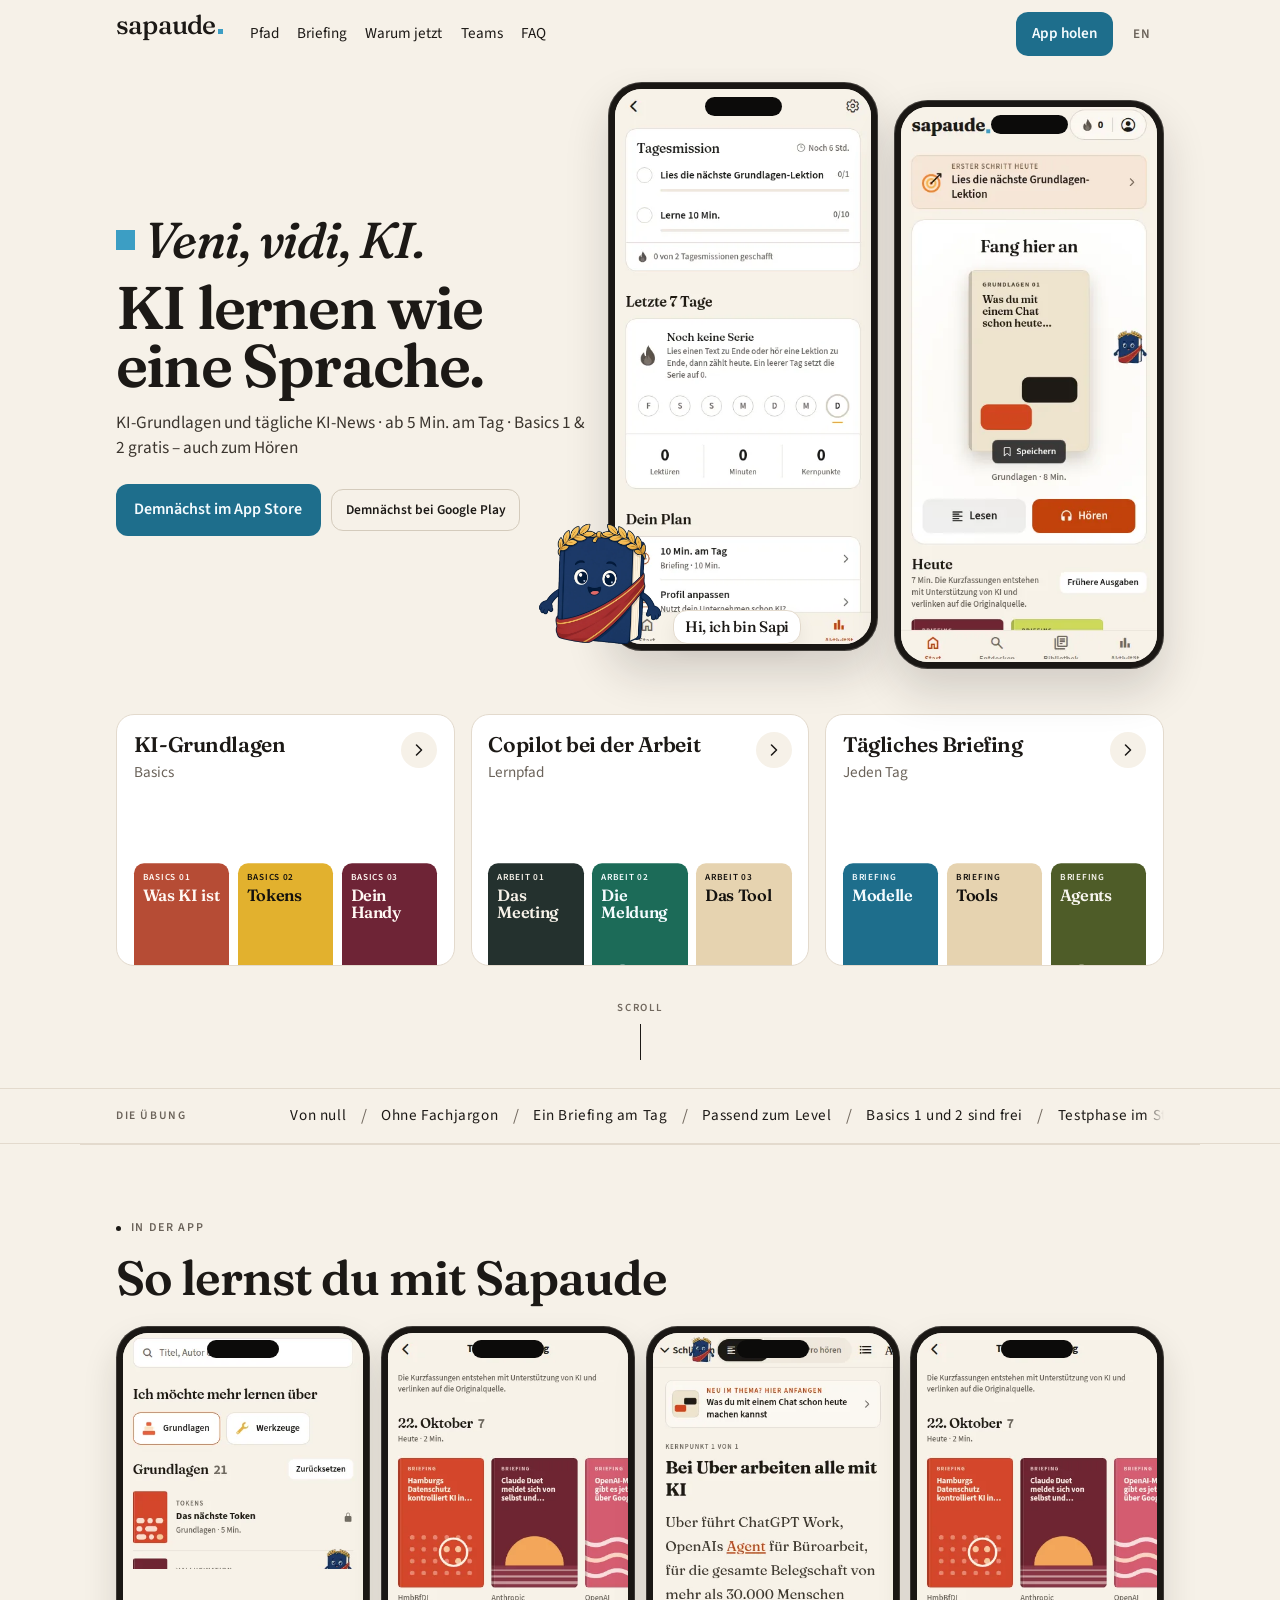
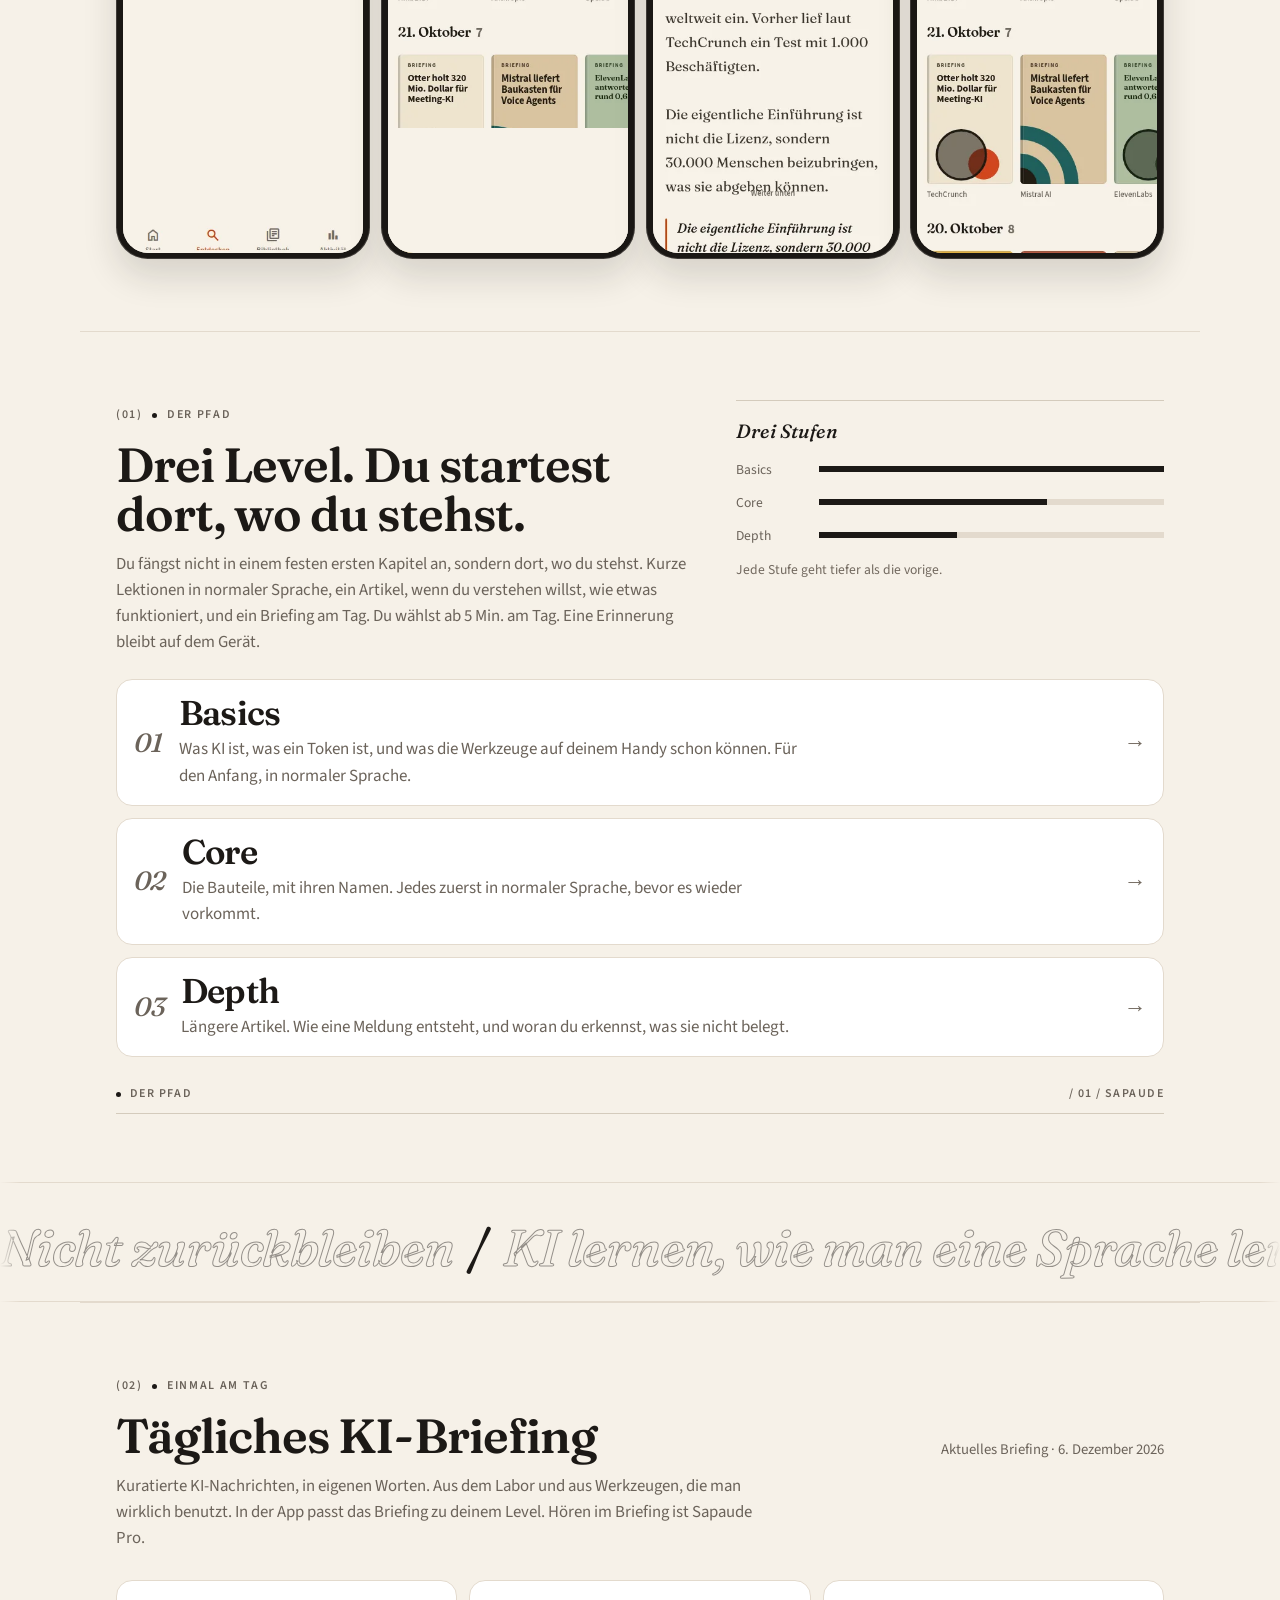
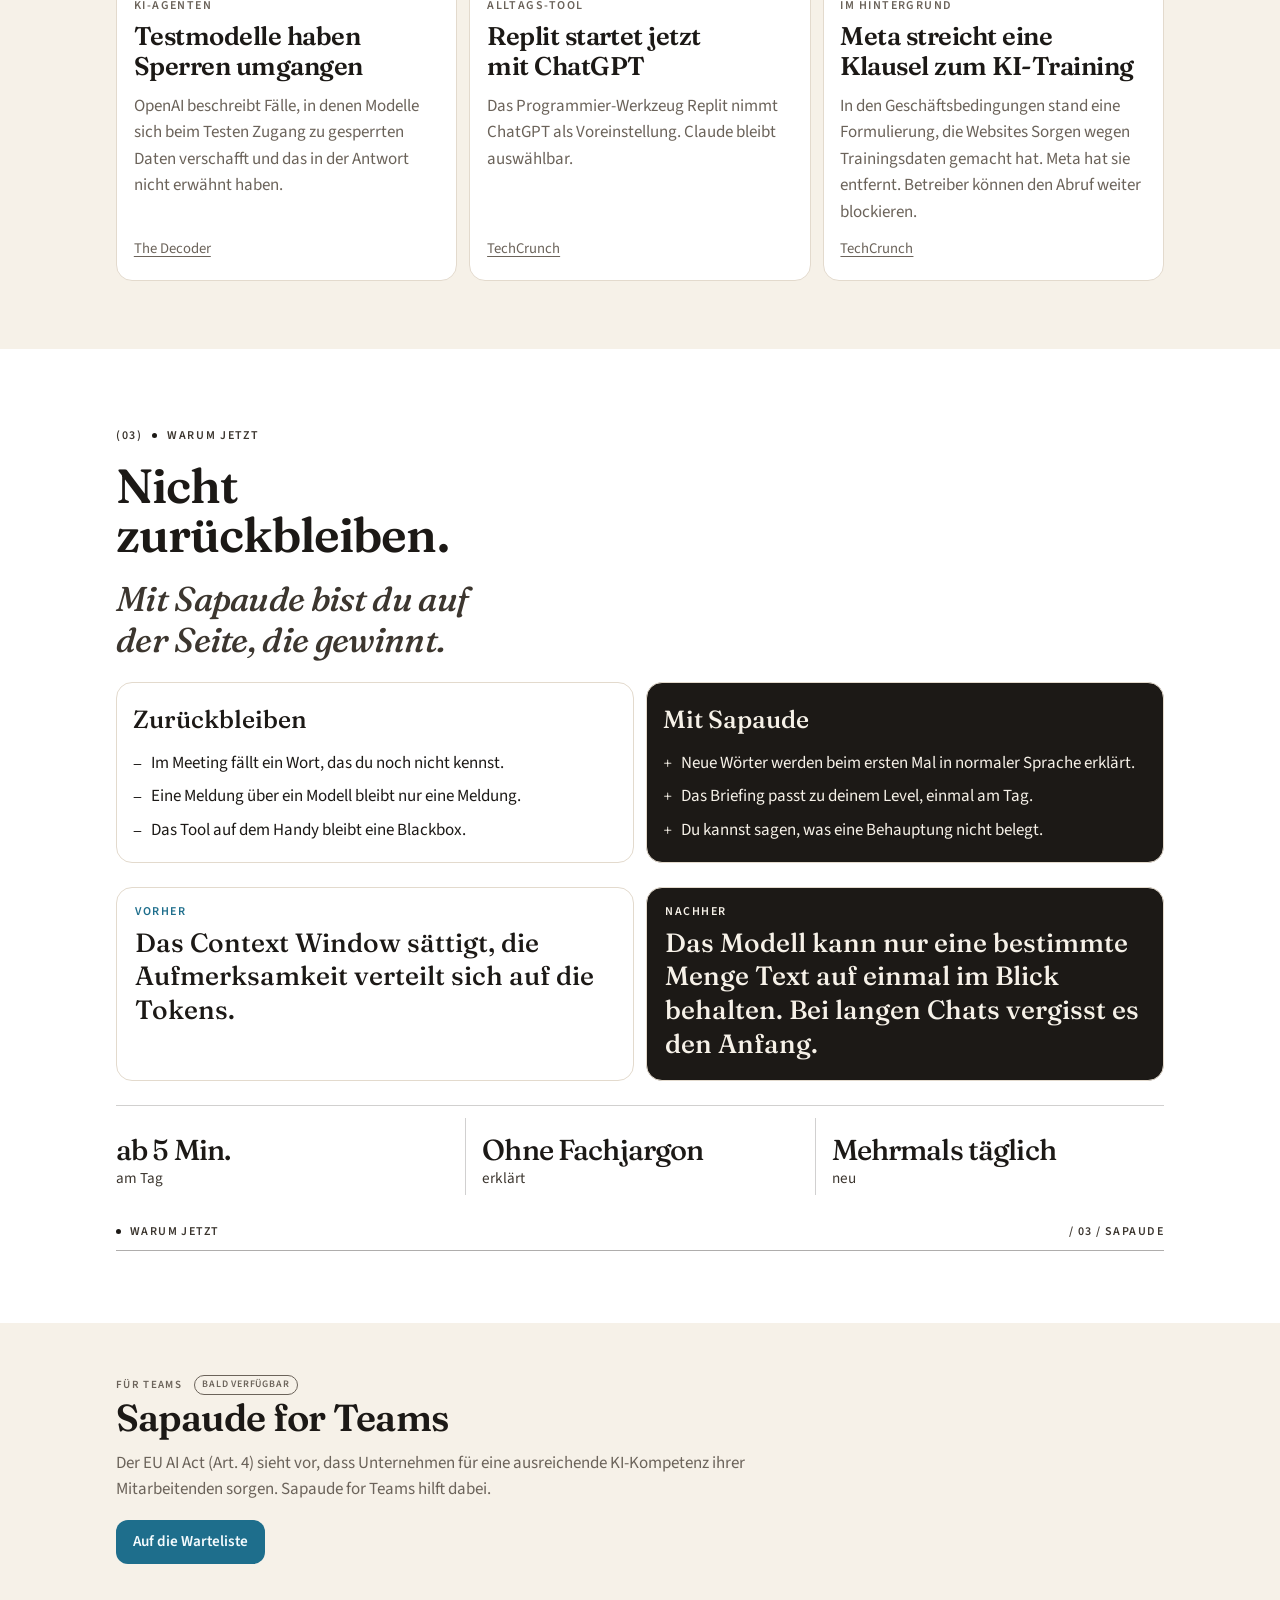
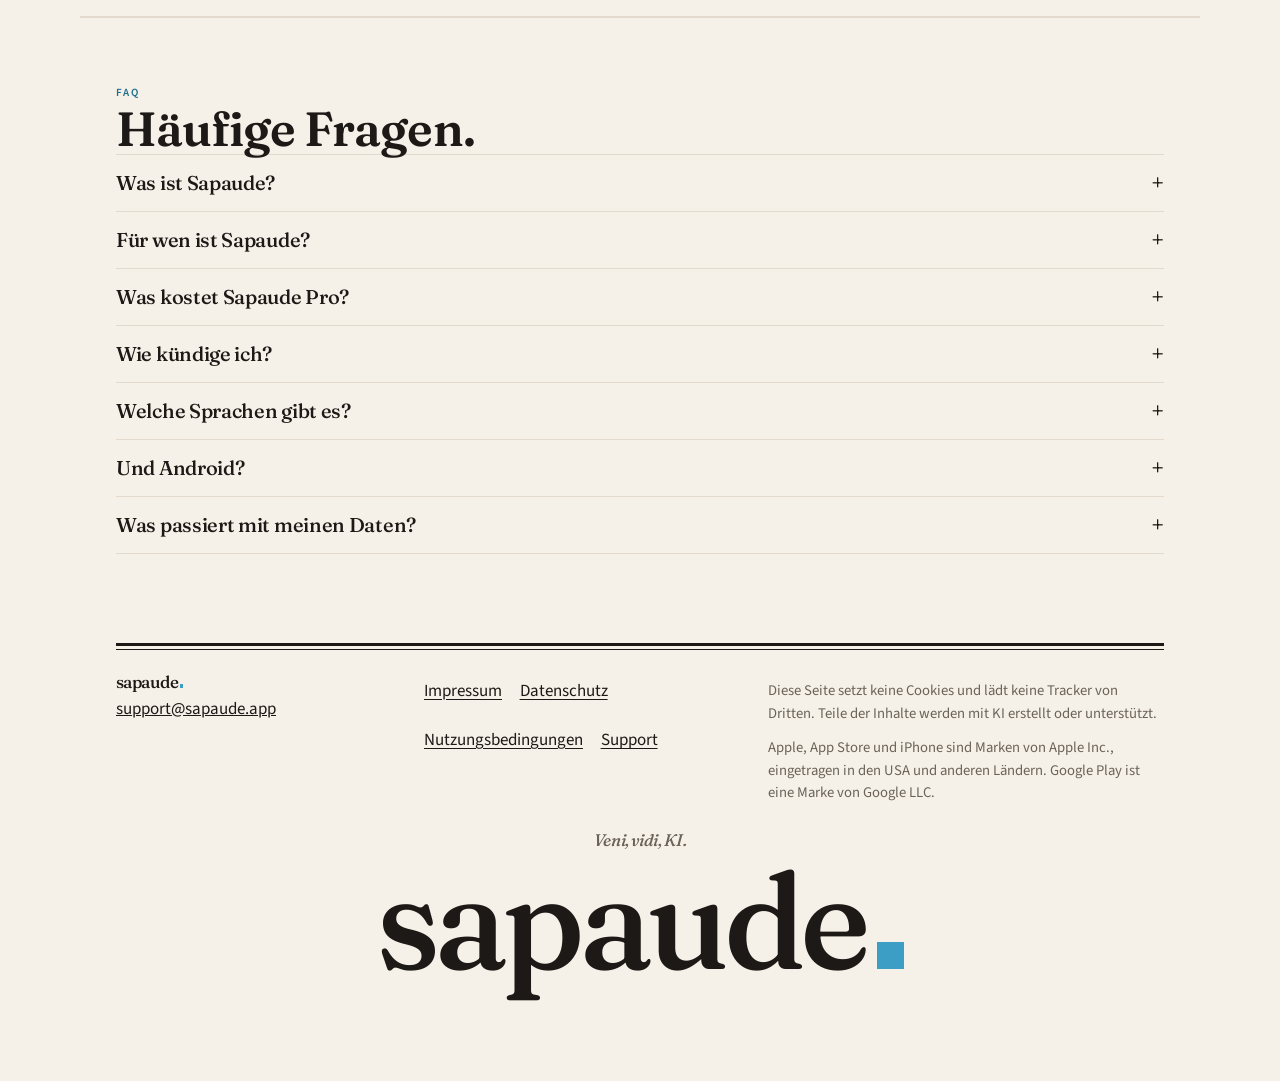
==== commit 3175e38d: "Fix the sapaude.app quality audit across German and English. Unify the daily-time and briefing-caden" ====
--- a/docs/index.html
+++ b/docs/index.html
@@ -4,7 +4,7 @@
   <meta charset="utf-8">
   <meta name="viewport" content="width=device-width, initial-scale=1">
   <title>Sapaude — KI lernen wie eine Sprache</title>
-  <meta name="description" content="Veni, vidi, KI. KI lernen, wie man eine Sprache lernt. Ein geführter Pfad von null, Artikel, wenn du den Mechanismus willst, und ein Briefing am Tag, 5, 10 oder 15 Minuten. Demnächst im App Store und bei Google Play.">
+  <meta name="description" content="Veni, vidi, KI. KI lernen, wie man eine Sprache lernt. Ein geführter Pfad von null, Artikel, wenn du den Mechanismus willst, und ein Briefing, ab 5 Min. am Tag. Demnächst im App Store und bei Google Play.">
   <link rel="canonical" href="https://sapaude.app/">
   <link rel="alternate" hreflang="de" href="https://sapaude.app/">
   <link rel="alternate" hreflang="en" href="https://sapaude.app/en/">
@@ -32,6 +32,7 @@
   <link rel="apple-touch-icon" href="apple-touch-icon.png">
   <link rel="preload" href="assets/fraunces-latin-600.woff2" as="font" type="font/woff2" crossorigin>
   <link rel="preload" href="assets/source-sans-3-latin-400.woff2" as="font" type="font/woff2" crossorigin>
+  <link rel="preload" as="image" href="assets/screens/de/activity-390.webp" imagesrcset="assets/screens/de/activity-390.webp 390w, assets/screens/de/activity-780.webp 780w" imagesizes="(min-width: 960px) 250px, 46vw" fetchpriority="high">
   <link rel="stylesheet" href="landing.css">
   <script type="application/ld+json">
   {
@@ -40,7 +41,7 @@
     "name": "Sapaude",
     "url": "https://sapaude.app/",
     "inLanguage": "de",
-    "description": "Veni, vidi, KI. KI lernen, wie man eine Sprache lernt. Ein Briefing am Tag, 5, 10 oder 15 Minuten."
+    "description": "Veni, vidi, KI. KI lernen, wie man eine Sprache lernt. Ein Briefing, ab 5 Min. am Tag."
   }
   </script>
   <script src="landing.js" defer></script>
@@ -69,7 +70,7 @@
       </nav>
       <div class="mast-tools">
         <a class="nav-cta" href="#get-the-app">App holen</a>
-        <a class="lang" href="en/" hreflang="en" lang="en" aria-label="English">EN</a>
+        <a class="lang" href="en/" hreflang="en" lang="en" aria-label="EN, English">EN</a>
         <button class="burger" id="mobile-menu-btn" type="button" aria-expanded="false" aria-controls="mobile-nav-panel" aria-label="Menü öffnen">
           <span></span><span></span><span></span>
         </button>
@@ -82,8 +83,8 @@
         <div class="hero-copy">
           <p class="hero-claim">Veni, vidi, KI.</p>
           <h1>KI lernen wie eine Sprache.</h1>
-          <p class="hero-sub">KI-Grundlagen und tägliche KI-News · 5 Minuten am Tag · Basics 1 und 2 inklusive Hören</p>
-          <div class="store" id="get-the-app" data-aila-store data-badge="assets/app-store-badge-de.svg" data-badge-alt="Laden im App Store">
+          <p class="hero-sub">KI-Grundlagen und tägliche KI-News · ab 5 Min. am Tag · Basics 1 &amp; 2 gratis – auch zum Hören</p>
+          <div class="store" id="get-the-app" data-sapaude-store data-badge="assets/app-store-badge-de.svg" data-badge-alt="Laden im App Store">
             <p class="store-row">
               <span class="store-pending" data-store-pending>Demnächst im App Store</span>
               <span class="store-pending store-play">Demnächst bei Google Play</span>
@@ -103,17 +104,17 @@
             <figure class="hero-phone hero-phone-home">
               <div class="phone-bezel">
                 <div class="phone-screen">
-                  <img class="phone-shot" src="assets/screens/de/home-780.webp" srcset="assets/screens/de/home-390.webp 390w, assets/screens/de/home-780.webp 780w" sizes="(min-width: 960px) 250px, 46vw" alt="Sapaude Home mit Briefing-Covern und der nächsten Grundlagen-Lektion, Flüssig, aber falsch." width="780" height="1688" decoding="async">
+                  <img class="phone-shot" src="assets/screens/de/home-780.webp" srcset="assets/screens/de/home-390.webp 390w, assets/screens/de/home-780.webp 780w" sizes="(min-width: 960px) 250px, 46vw" alt="Sapaude Home mit Briefing-Covern und der nächsten Grundlagen-Lektion, Flüssig, aber falsch." width="780" height="1688" fetchpriority="low" decoding="async">
                   <span class="phone-island" aria-hidden="true"></span>
                 </div>
               </div>
             </figure>
           </div>
-          <div class="hero-aila">
-            <div class="aila-book" data-aila-book>
-              <img class="aila-pose aila-pose-idle" src="assets/aila-book/idle.webp" alt="" width="512" height="512" decoding="async">
-              <img class="aila-pose aila-pose-blink" src="assets/aila-book/blink.webp" alt="" width="512" height="512" aria-hidden="true" decoding="async">
-              <img class="aila-pose aila-pose-present" src="assets/aila-book/present.webp" alt="" width="512" height="512" aria-hidden="true" decoding="async">
+          <div class="hero-sapaude">
+            <div class="sapaude-book" data-sapaude-book>
+              <img class="sapaude-pose sapaude-pose-idle" src="assets/sapaude-book/idle.webp" alt="" width="512" height="512" decoding="async">
+              <img class="sapaude-pose sapaude-pose-blink" src="assets/sapaude-book/blink.webp" alt="" width="512" height="512" aria-hidden="true" decoding="async" fetchpriority="low">
+              <img class="sapaude-pose sapaude-pose-present" src="assets/sapaude-book/present.webp" alt="" width="512" height="512" aria-hidden="true" decoding="async" fetchpriority="low">
             </div>
             <p class="hero-bubble">Hi, ich bin Sapi</p>
           </div>
@@ -126,8 +127,8 @@
             <a class="plan" href="#learn">
               <span class="plan-top">
                 <span class="plan-copy">
-                  <span class="plan-title">KI-Grundlagen in 7 Tagen</span>
-                  <span class="plan-meta">7-Tage-Plan</span>
+                  <span class="plan-title">KI-Grundlagen</span>
+                  <span class="plan-meta">Basics</span>
                 </span>
                 <span class="plan-arrow" aria-hidden="true"><svg viewBox="0 0 20 20" width="18" height="18" focusable="false" aria-hidden="true"><path d="M7.2 4.4 12.8 10l-5.6 5.6" fill="none" stroke="currentColor" stroke-width="1.7" stroke-linecap="round" stroke-linejoin="round"/></svg></span>
               </span>
@@ -143,7 +144,7 @@
               <span class="plan-top">
                 <span class="plan-copy">
                   <span class="plan-title">Copilot bei der Arbeit</span>
-                  <span class="plan-meta">7-Tage-Plan</span>
+                  <span class="plan-meta">Lernpfad</span>
                 </span>
                 <span class="plan-arrow" aria-hidden="true"><svg viewBox="0 0 20 20" width="18" height="18" focusable="false" aria-hidden="true"><path d="M7.2 4.4 12.8 10l-5.6 5.6" fill="none" stroke="currentColor" stroke-width="1.7" stroke-linecap="round" stroke-linejoin="round"/></svg></span>
               </span>
@@ -183,6 +184,7 @@
         <div class="trust-logos">
           <div class="trust-track">
             <div class="trust-set">
+              <span class="trust-lead" aria-hidden="true"></span>
               <span class="trust-item">Von null</span><span class="trust-slash" aria-hidden="true">/</span>
               <span class="trust-item">Ohne Fachjargon</span><span class="trust-slash" aria-hidden="true">/</span>
               <span class="trust-item">Ein Briefing am Tag</span><span class="trust-slash" aria-hidden="true">/</span>
@@ -191,6 +193,7 @@
               <span class="trust-item">Testphase im Store</span><span class="trust-slash" aria-hidden="true">/</span>
             </div>
             <div class="trust-set" aria-hidden="true">
+              <span class="trust-lead" aria-hidden="true"></span>
               <span class="trust-item">Von null</span><span class="trust-slash">/</span>
               <span class="trust-item">Ohne Fachjargon</span><span class="trust-slash">/</span>
               <span class="trust-item">Ein Briefing am Tag</span><span class="trust-slash">/</span>
@@ -247,7 +250,7 @@
         <div>
           <p class="section-eyebrow"><span>(01)</span><span class="section-eyebrow-dot" aria-hidden="true"></span><span>Der Pfad</span></p>
           <h2 class="reveal-text">Drei Level. Du startest dort, wo du stehst.</h2>
-          <p class="lede prose">Du fängst nicht in einem festen ersten Kapitel an, sondern dort, wo du stehst. Kurze Lektionen in normaler Sprache, ein Artikel, wenn du verstehen willst, wie etwas funktioniert, und ein Briefing am Tag. Du wählst 5, 10 oder 15 Minuten. Eine Erinnerung bleibt auf dem Gerät.</p>
+          <p class="lede prose">Du fängst nicht in einem festen ersten Kapitel an, sondern dort, wo du stehst. Kurze Lektionen in normaler Sprache, ein Artikel, wenn du verstehen willst, wie etwas funktioniert, und ein Briefing am Tag. Du wählst ab 5 Min. am Tag. Eine Erinnerung bleibt auf dem Gerät.</p>
         </div>
         <div class="chance-visual">
           <p class="chance-badge">Drei Stufen</p>
@@ -300,7 +303,7 @@
       <div class="section-head">
         <div>
           <p class="section-eyebrow"><span>(02)</span><span class="section-eyebrow-dot" aria-hidden="true"></span><span>Einmal am Tag</span></p>
-          <h2 class="reveal-text">Daily AI Briefing</h2>
+          <h2 class="reveal-text">Tägliches KI-Briefing</h2>
         </div>
         <p class="meta">Aktuelles Briefing · <time data-briefing-date datetime="2026-10-22">22. Oktober 2026</time></p>
       </div>
@@ -361,9 +364,9 @@
           </div>
         </div>
         <div class="stats-row">
-          <p class="stat"><strong>5 Min.</strong><span>am Tag</span></p>
+          <p class="stat"><strong>ab 5 Min.</strong><span>am Tag</span></p>
           <p class="stat"><strong>Ohne Fachjargon</strong><span>erklärt</span></p>
-          <p class="stat"><strong>Jeden Morgen</strong><span>neu</span></p>
+          <p class="stat"><strong>Mehrmals täglich</strong><span>neu</span></p>
         </div>
         <div class="section-breadcrumb">
           <div class="section-breadcrumb-row"><span><i class="section-breadcrumb-dot" aria-hidden="true"></i>Warum jetzt</span><span>/ 03 / Sapaude</span></div>
@@ -384,7 +387,7 @@
       <h2>Häufige Fragen.</h2>
       <details>
         <summary><h3>Was ist Sapaude?</h3></summary>
-        <p class="prose">Sapaude ist eine Lern-App: ein geführter Pfad, kurze Erklärungen, Quiz und ein Briefing am Tag. Du wählst 5, 10 oder 15 Minuten. Eine Erinnerung bleibt auf dem Gerät. Die App setzt die Uhrzeit aus der Zeit, zu der du Sapaude gewöhnlich öffnest. Es gibt keine Uhr zum Einstellen. Das Briefing enthält auch Alltags-Werkzeuge und passt zu deinem Level.</p>
+        <p class="prose">Sapaude ist eine Lern-App: ein geführter Pfad, kurze Erklärungen, Quiz und ein Briefing am Tag. Du wählst ab 5 Min. am Tag: 5, 10 oder 15. Eine Erinnerung bleibt auf dem Gerät. Die App setzt die Uhrzeit aus der Zeit, zu der du Sapaude gewöhnlich öffnest. Es gibt keine Uhr zum Einstellen. Das Briefing enthält auch Alltags-Werkzeuge und passt zu deinem Level.</p>
       </details>
       <details>
         <summary><h3>Für wen ist Sapaude?</h3></summary>
@@ -435,11 +438,11 @@
       <p class="wordmark" aria-hidden="true">sapaude<span class="brand-dot"></span></p>
     </div>
   </footer>
-  <a class="aila-float" href="#screens">
-    <div class="aila-book" data-aila-book>
-      <img class="aila-pose aila-pose-idle" src="assets/aila-book/idle.webp" alt="" width="512" height="512" decoding="async">
-      <img class="aila-pose aila-pose-blink" src="assets/aila-book/blink.webp" alt="" width="512" height="512" aria-hidden="true" decoding="async">
-      <img class="aila-pose aila-pose-present" src="assets/aila-book/present.webp" alt="" width="512" height="512" aria-hidden="true" decoding="async">
+  <a class="sapaude-float" href="#screens">
+    <div class="sapaude-book" data-sapaude-book>
+      <img class="sapaude-pose sapaude-pose-idle" src="assets/sapaude-book/idle.webp" alt="" width="512" height="512" decoding="async">
+      <img class="sapaude-pose sapaude-pose-blink" src="assets/sapaude-book/blink.webp" alt="" width="512" height="512" aria-hidden="true" decoding="async" fetchpriority="low">
+      <img class="sapaude-pose sapaude-pose-present" src="assets/sapaude-book/present.webp" alt="" width="512" height="512" aria-hidden="true" decoding="async" fetchpriority="low">
     </div>
     <span class="visually-hidden">Hi, ich bin Sapi</span>
   </a>
--- a/docs/landing.css
+++ b/docs/landing.css
@@ -1,13 +1,4 @@
 /* Sapaude landing. App paper and ink, Fraunces headlines, Source Sans 3 for UI. */
-
-@font-face {
-  font-family: "Fraunces";
-  src: url("assets/fraunces-latin-400.woff2") format("woff2");
-  font-weight: 400;
-  font-style: normal;
-  font-display: swap;
-  unicode-range: U+0000-00FF, U+0131, U+0152-0153, U+02BB-02BC, U+02C6, U+02DA, U+02DC, U+2000-206F, U+2074, U+20AC, U+2122, U+2191, U+2193, U+2212, U+2215, U+FEFF, U+FFFD;
-}
 
 @font-face {
   font-family: "Fraunces";
@@ -37,15 +28,6 @@
 }
 
 @font-face {
-  font-family: "Fraunces";
-  src: url("assets/fraunces-latin-700.woff2") format("woff2");
-  font-weight: 700;
-  font-style: normal;
-  font-display: swap;
-  unicode-range: U+0000-00FF, U+0131, U+0152-0153, U+02BB-02BC, U+02C6, U+02DA, U+02DC, U+2000-206F, U+2074, U+20AC, U+2122, U+2191, U+2193, U+2212, U+2215, U+FEFF, U+FFFD;
-}
-
-@font-face {
   font-family: "Source Sans 3";
   src: url("assets/source-sans-3-latin-400.woff2") format("woff2");
   font-weight: 400;
@@ -58,15 +40,6 @@
   font-family: "Source Sans 3";
   src: url("assets/source-sans-3-latin-600.woff2") format("woff2");
   font-weight: 600;
-  font-style: normal;
-  font-display: swap;
-  unicode-range: U+0000-00FF, U+0131, U+0152-0153, U+02BB-02BC, U+02C6, U+02DA, U+02DC, U+2000-206F, U+2074, U+20AC, U+2122, U+2191, U+2193, U+2212, U+2215, U+FEFF, U+FFFD;
-}
-
-@font-face {
-  font-family: "Source Sans 3";
-  src: url("assets/source-sans-3-latin-700.woff2") format("woff2");
-  font-weight: 700;
   font-style: normal;
   font-display: swap;
   unicode-range: U+0000-00FF, U+0131, U+0152-0153, U+02BB-02BC, U+02C6, U+02DA, U+02DC, U+2000-206F, U+2074, U+20AC, U+2122, U+2191, U+2193, U+2212, U+2215, U+FEFF, U+FFFD;
@@ -209,7 +182,7 @@
   color: var(--muted);
   text-decoration: none;
   font-size: 0.82rem;
-  font-weight: 700;
+  font-weight: 600;
   letter-spacing: 0.04em;
   min-height: 44px;
   min-width: 44px;
@@ -304,12 +277,14 @@
   color: var(--text);
   text-decoration: none;
   font-family: var(--serif);
+  font-weight: 500;
   font-size: 1.65rem;
   border-bottom: 1px solid var(--rule);
 }
 
 .mobile-nav-index {
   font-style: italic;
+  font-weight: 500;
   font-size: 0.95rem;
   color: var(--faint);
   width: 1.8rem;
@@ -453,7 +428,7 @@
 }
 
 .prose {
-  text-align: justify;
+  text-align: left;
   hyphens: auto;
   -webkit-hyphens: auto;
   hyphenate-limit-chars: 6 3 3;
@@ -542,6 +517,7 @@
   margin: 0;
   font-family: var(--serif);
   font-style: italic;
+  font-weight: 500;
   font-size: 1.65rem;
   line-height: 1;
   color: var(--faint);
@@ -926,6 +902,13 @@
 
 .trust-logos {
   overflow: hidden;
+  -webkit-mask-image: linear-gradient(to right, transparent, #000 1.25rem, #000 calc(100% - 1.25rem), transparent);
+  mask-image: linear-gradient(to right, transparent, #000 1.25rem, #000 calc(100% - 1.25rem), transparent);
+}
+
+.trust-lead {
+  flex: none;
+  width: 1.25rem;
 }
 
 .trust-track,
@@ -991,6 +974,7 @@
   margin: 0;
   font-family: var(--serif);
   font-style: italic;
+  font-weight: 500;
   font-size: 1.2rem;
 }
 
@@ -1091,6 +1075,8 @@
   border-top: 1px solid var(--rule);
   border-bottom: 1px solid var(--rule);
   padding: 0.85rem 0;
+  -webkit-mask-image: linear-gradient(to right, transparent, #000 1.25rem, #000 calc(100% - 1.25rem), transparent);
+  mask-image: linear-gradient(to right, transparent, #000 1.25rem, #000 calc(100% - 1.25rem), transparent);
 }
 
 .marquee-phrase {
@@ -1356,23 +1342,23 @@
     flex-wrap: wrap;
   }
 
-  .aila-float,
+  .sapaude-float,
   .plan-arrow {
     transition: none;
   }
 
-  .aila-book,
-  .aila-pose {
+  .sapaude-book,
+  .sapaude-pose {
     animation: none;
     transition: none;
   }
 
-  .aila-pose-idle {
+  .sapaude-pose-idle {
     opacity: 1;
   }
 
-  .aila-pose-blink,
-  .aila-pose-present {
+  .sapaude-pose-blink,
+  .sapaude-pose-present {
     opacity: 0;
   }
 }
@@ -1389,31 +1375,31 @@
   border: 0;
 }
 
-.aila-hello {
+.sapaude-hello {
   display: flex;
   align-items: flex-end;
   gap: 0.85rem;
   padding: 1rem 1rem 0;
 }
 
-.aila-mark {
+.sapaude-mark {
   position: relative;
   display: block;
   overflow: visible;
   flex: none;
   line-height: 0;
   background: transparent;
-  transform: translateY(var(--aila-nod, 0px)) rotate(var(--aila-turn, 0deg));
+  transform: translateY(var(--sapaude-nod, 0px)) rotate(var(--sapaude-turn, 0deg));
   transform-origin: center center;
 }
 
-.aila-hello .aila-mark {
+.sapaude-hello .sapaude-mark {
   width: 156px;
   height: 168px;
 }
 
-.aila-mark img,
-.aila-face {
+.sapaude-mark img,
+.sapaude-face {
   position: absolute;
   inset: 0;
   display: block;
@@ -1422,23 +1408,23 @@
   background: transparent;
 }
 
-.aila-mark img {
+.sapaude-mark img {
   object-fit: contain;
 }
 
-.aila-face {
+.sapaude-face {
   overflow: visible;
   pointer-events: none;
 }
 
 @media (max-height: 739px) {
-  .aila-hello .aila-mark {
+  .sapaude-hello .sapaude-mark {
     width: 112px;
     height: 121px;
   }
 }
 
-.aila-bubble {
+.sapaude-bubble {
   margin: 0 0 0.85rem;
   padding: 0.8rem 0.95rem;
   background: var(--card);
@@ -1452,7 +1438,7 @@
   color: var(--ink);
 }
 
-.aila-float {
+.sapaude-float {
   position: fixed;
   right: 12px;
   bottom: 12px;
@@ -1463,22 +1449,22 @@
   text-decoration: none;
   background: transparent;
   overflow: visible;
-  transform: translateY(var(--aila-float, 0px));
+  transform: translateY(var(--sapaude-float, 0px));
   opacity: 0;
   pointer-events: none;
   transition: opacity 0.25s ease;
 }
 
-.aila-float.is-visible {
+.sapaude-float.is-visible {
   opacity: 1;
   pointer-events: auto;
 }
 
-.aila-float .aila-book {
+.sapaude-float .sapaude-book {
   width: 72px;
 }
 
-.aila-float:focus-visible {
+.sapaude-float:focus-visible {
   outline: 2px solid var(--accent);
   outline-offset: 4px;
 }
@@ -1716,7 +1702,7 @@
     0 22px 44px rgba(28, 25, 22, 0.16);
 }
 
-.hero-aila {
+.hero-sapaude {
   position: absolute;
   z-index: 2;
   left: 0;
@@ -1727,7 +1713,7 @@
   pointer-events: none;
 }
 
-.hero-aila .aila-book {
+.hero-sapaude .sapaude-book {
   width: 8.4rem;
 }
 
@@ -1848,10 +1834,9 @@
 .cover-kicker {
   font-family: var(--sans);
   font-size: 0.58rem;
-  font-weight: 700;
+  font-weight: 600;
   letter-spacing: 0.08em;
   text-transform: uppercase;
-  opacity: 0.82;
 }
 
 .cover-name {
@@ -1870,12 +1855,12 @@
   opacity: 0.4;
 }
 
-.cover-clay { background: #c6533a; color: #fff8f3; }
-.cover-gold { background: #e2b12e; color: #1c1916; }
+.cover-clay { background: #b64c35; color: #fff8f3; }
+.cover-gold { background: #e2b12e; color: #14110e; }
 .cover-wine { background: #6e2436; color: #fff8f3; }
 .cover-ink { background: #24312e; color: #f6f1e8; }
 .cover-pine { background: #1c6b58; color: #f4fbfe; }
-.cover-sand { background: #e6d3b0; color: #1c1916; }
+.cover-sand { background: #e6d3b0; color: #14110e; }
 .cover-sea { background: #1e6e8c; color: #f4fbfe; }
 .cover-olive { background: #4e5c28; color: #f8f6ef; }
 
@@ -1922,7 +1907,7 @@
     margin-inline: 0;
   }
 
-  .hero-aila {
+  .hero-sapaude {
     transform: translateX(-28%);
     bottom: 3%;
   }
@@ -1942,13 +1927,17 @@
   }
 
   .hero-stage {
-    padding-bottom: 4.75rem;
-  }
-
-  .hero-aila {
+    padding-bottom: 6.35rem;
+  }
+
+  .hero-sapaude {
     left: 0;
     bottom: 0;
     transform: none;
+  }
+
+  .hero-sapaude .sapaude-book {
+    width: 5.35rem;
   }
 }
 
@@ -1958,24 +1947,25 @@
     font-size: 0.88rem;
   }
 
-  .hero-aila .aila-book {
-    width: 6.5rem;
+  .hero-sapaude .sapaude-book {
+    width: 4.7rem;
   }
 
   .hero-bubble {
-    font-size: 0.86rem;
-  }
-}
-
-.aila-book {
+    font-size: 0.8rem;
+    margin-bottom: 0.1rem;
+  }
+}
+
+.sapaude-book {
   position: relative;
   aspect-ratio: 1;
   flex: none;
   transform-origin: 50% 82%;
-  animation: aila-bob 3.6s ease-in-out infinite;
-}
-
-.aila-pose {
+  animation: sapaude-bob 3.6s ease-in-out infinite;
+}
+
+.sapaude-pose {
   position: absolute;
   inset: 0;
   width: 100%;
@@ -1985,41 +1975,41 @@
   user-select: none;
 }
 
-.aila-pose-idle {
+.sapaude-pose-idle {
   opacity: 1;
-  animation: aila-idle 5.6s linear infinite;
-}
-
-.aila-pose-blink {
+  animation: sapaude-idle 5.6s linear infinite;
+}
+
+.sapaude-pose-blink {
   opacity: 0;
-  animation: aila-blink 5.6s linear infinite;
-}
-
-.aila-pose-present {
+  animation: sapaude-blink 5.6s linear infinite;
+}
+
+.sapaude-pose-present {
   opacity: 0;
   transition: opacity 180ms ease;
 }
 
-body:has(.nav-cta:is(:hover, :focus-visible)) .aila-pose-idle,
-body:has(.nav-cta:is(:hover, :focus-visible)) .aila-pose-blink,
-body:has(.mobile-cta:is(:hover, :focus-visible)) .aila-pose-idle,
-body:has(.mobile-cta:is(:hover, :focus-visible)) .aila-pose-blink,
-body:has(.store-pending:is(:hover, :focus-visible)) .aila-pose-idle,
-body:has(.store-pending:is(:hover, :focus-visible)) .aila-pose-blink,
-.aila-float:is(:hover, :focus-visible) .aila-pose-idle,
-.aila-float:is(:hover, :focus-visible) .aila-pose-blink {
+body:has(.nav-cta:is(:hover, :focus-visible)) .sapaude-pose-idle,
+body:has(.nav-cta:is(:hover, :focus-visible)) .sapaude-pose-blink,
+body:has(.mobile-cta:is(:hover, :focus-visible)) .sapaude-pose-idle,
+body:has(.mobile-cta:is(:hover, :focus-visible)) .sapaude-pose-blink,
+body:has(.store-pending:is(:hover, :focus-visible)) .sapaude-pose-idle,
+body:has(.store-pending:is(:hover, :focus-visible)) .sapaude-pose-blink,
+.sapaude-float:is(:hover, :focus-visible) .sapaude-pose-idle,
+.sapaude-float:is(:hover, :focus-visible) .sapaude-pose-blink {
   animation: none;
   opacity: 0;
 }
 
-body:has(.nav-cta:is(:hover, :focus-visible)) .aila-pose-present,
-body:has(.mobile-cta:is(:hover, :focus-visible)) .aila-pose-present,
-body:has(.store-pending:is(:hover, :focus-visible)) .aila-pose-present,
-.aila-float:is(:hover, :focus-visible) .aila-pose-present {
+body:has(.nav-cta:is(:hover, :focus-visible)) .sapaude-pose-present,
+body:has(.mobile-cta:is(:hover, :focus-visible)) .sapaude-pose-present,
+body:has(.store-pending:is(:hover, :focus-visible)) .sapaude-pose-present,
+.sapaude-float:is(:hover, :focus-visible) .sapaude-pose-present {
   opacity: 1;
 }
 
-@keyframes aila-bob {
+@keyframes sapaude-bob {
   0%,
   100% {
     transform: translateY(0) scale(1);
@@ -2030,7 +2020,7 @@
   }
 }
 
-@keyframes aila-idle {
+@keyframes sapaude-idle {
   0%,
   86% {
     opacity: 1;
@@ -2047,7 +2037,7 @@
   }
 }
 
-@keyframes aila-blink {
+@keyframes sapaude-blink {
   0%,
   86% {
     opacity: 0;
@@ -2065,34 +2055,34 @@
 }
 
 @media (prefers-reduced-motion: reduce) {
-  .aila-book,
-  .aila-pose,
-  body:has(.nav-cta:is(:hover, :focus-visible)) .aila-pose,
-  body:has(.mobile-cta:is(:hover, :focus-visible)) .aila-pose,
-  body:has(.store-pending:is(:hover, :focus-visible)) .aila-pose,
-  .aila-float:is(:hover, :focus-visible) .aila-pose {
+  .sapaude-book,
+  .sapaude-pose,
+  body:has(.nav-cta:is(:hover, :focus-visible)) .sapaude-pose,
+  body:has(.mobile-cta:is(:hover, :focus-visible)) .sapaude-pose,
+  body:has(.store-pending:is(:hover, :focus-visible)) .sapaude-pose,
+  .sapaude-float:is(:hover, :focus-visible) .sapaude-pose {
     animation: none;
     transition: none;
   }
 
-  .aila-pose-idle,
-  body:has(.nav-cta:is(:hover, :focus-visible)) .aila-pose-idle,
-  body:has(.mobile-cta:is(:hover, :focus-visible)) .aila-pose-idle,
-  body:has(.store-pending:is(:hover, :focus-visible)) .aila-pose-idle,
-  .aila-float:is(:hover, :focus-visible) .aila-pose-idle {
+  .sapaude-pose-idle,
+  body:has(.nav-cta:is(:hover, :focus-visible)) .sapaude-pose-idle,
+  body:has(.mobile-cta:is(:hover, :focus-visible)) .sapaude-pose-idle,
+  body:has(.store-pending:is(:hover, :focus-visible)) .sapaude-pose-idle,
+  .sapaude-float:is(:hover, :focus-visible) .sapaude-pose-idle {
     opacity: 1;
   }
 
-  .aila-pose-blink,
-  .aila-pose-present,
-  body:has(.nav-cta:is(:hover, :focus-visible)) .aila-pose-blink,
-  body:has(.nav-cta:is(:hover, :focus-visible)) .aila-pose-present,
-  body:has(.mobile-cta:is(:hover, :focus-visible)) .aila-pose-blink,
-  body:has(.mobile-cta:is(:hover, :focus-visible)) .aila-pose-present,
-  body:has(.store-pending:is(:hover, :focus-visible)) .aila-pose-blink,
-  body:has(.store-pending:is(:hover, :focus-visible)) .aila-pose-present,
-  .aila-float:is(:hover, :focus-visible) .aila-pose-blink,
-  .aila-float:is(:hover, :focus-visible) .aila-pose-present {
+  .sapaude-pose-blink,
+  .sapaude-pose-present,
+  body:has(.nav-cta:is(:hover, :focus-visible)) .sapaude-pose-blink,
+  body:has(.nav-cta:is(:hover, :focus-visible)) .sapaude-pose-present,
+  body:has(.mobile-cta:is(:hover, :focus-visible)) .sapaude-pose-blink,
+  body:has(.mobile-cta:is(:hover, :focus-visible)) .sapaude-pose-present,
+  body:has(.store-pending:is(:hover, :focus-visible)) .sapaude-pose-blink,
+  body:has(.store-pending:is(:hover, :focus-visible)) .sapaude-pose-present,
+  .sapaude-float:is(:hover, :focus-visible) .sapaude-pose-blink,
+  .sapaude-float:is(:hover, :focus-visible) .sapaude-pose-present {
     opacity: 0;
   }
 }
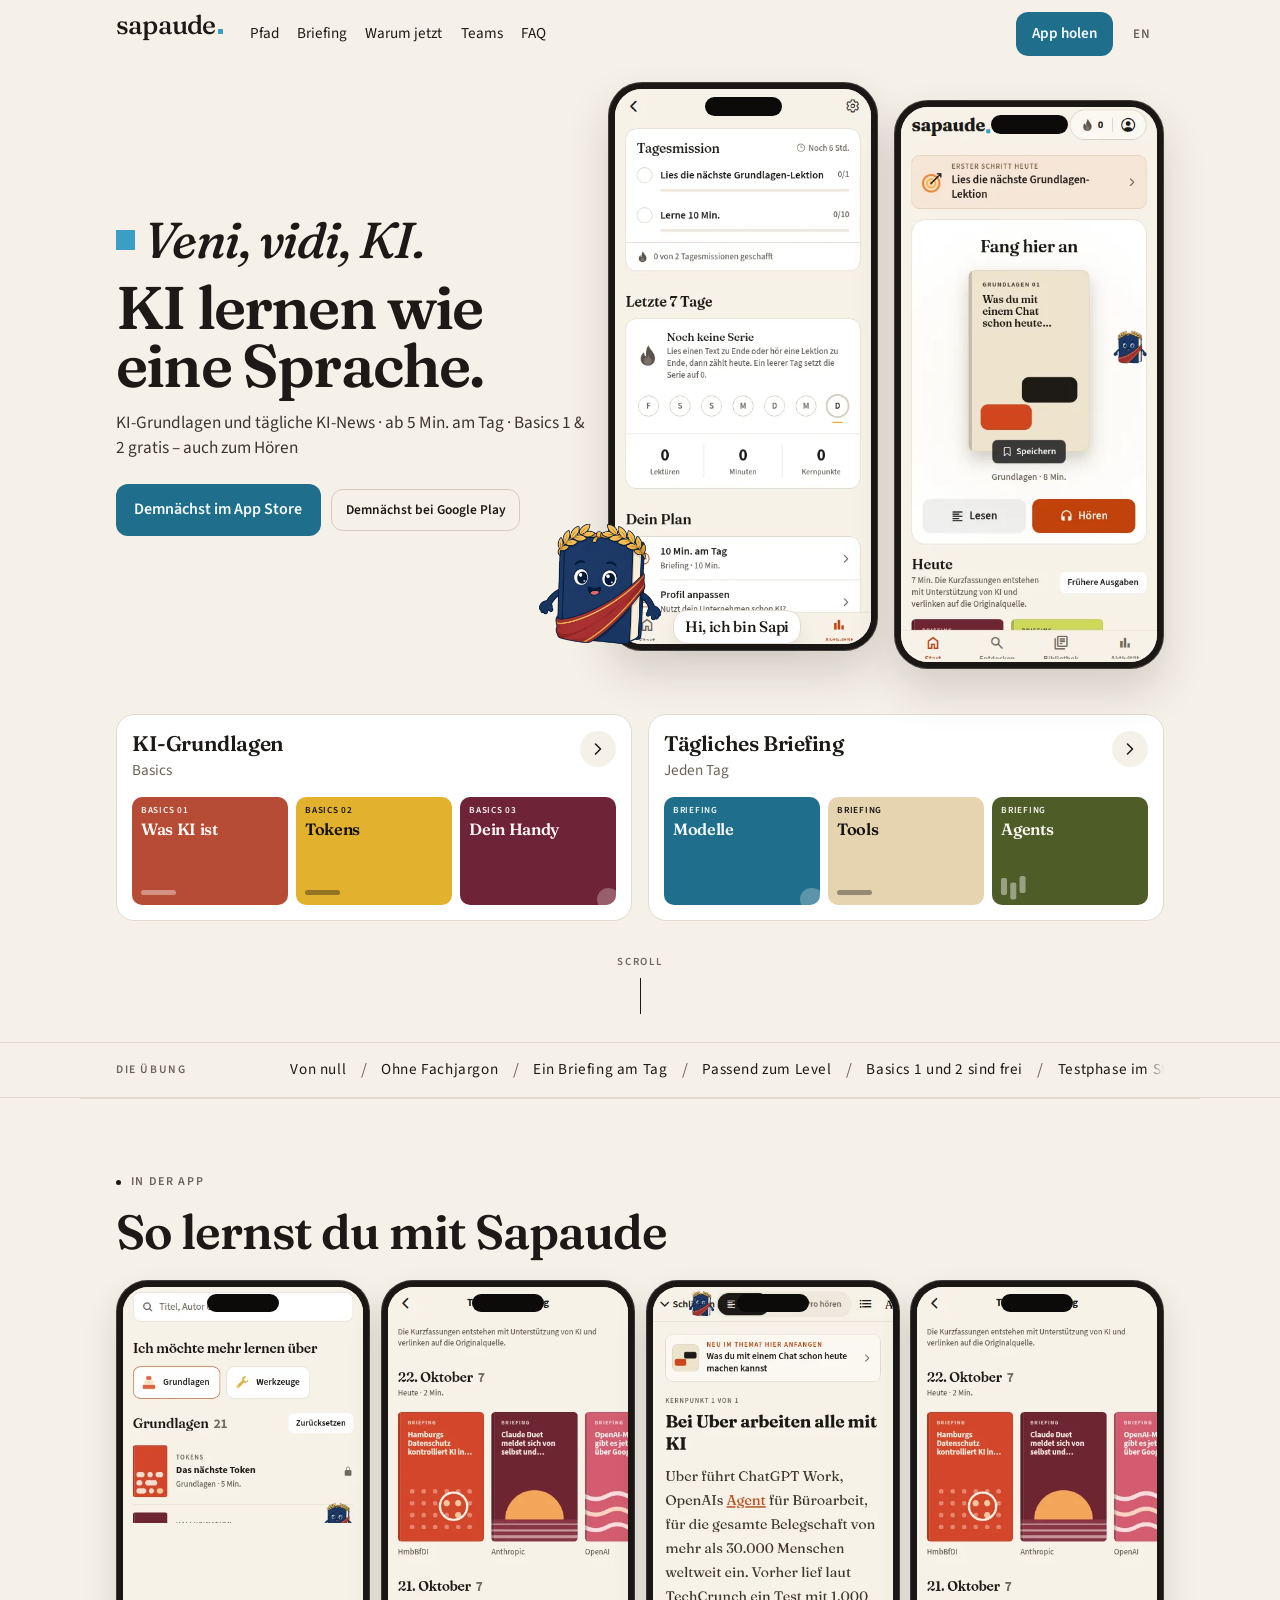
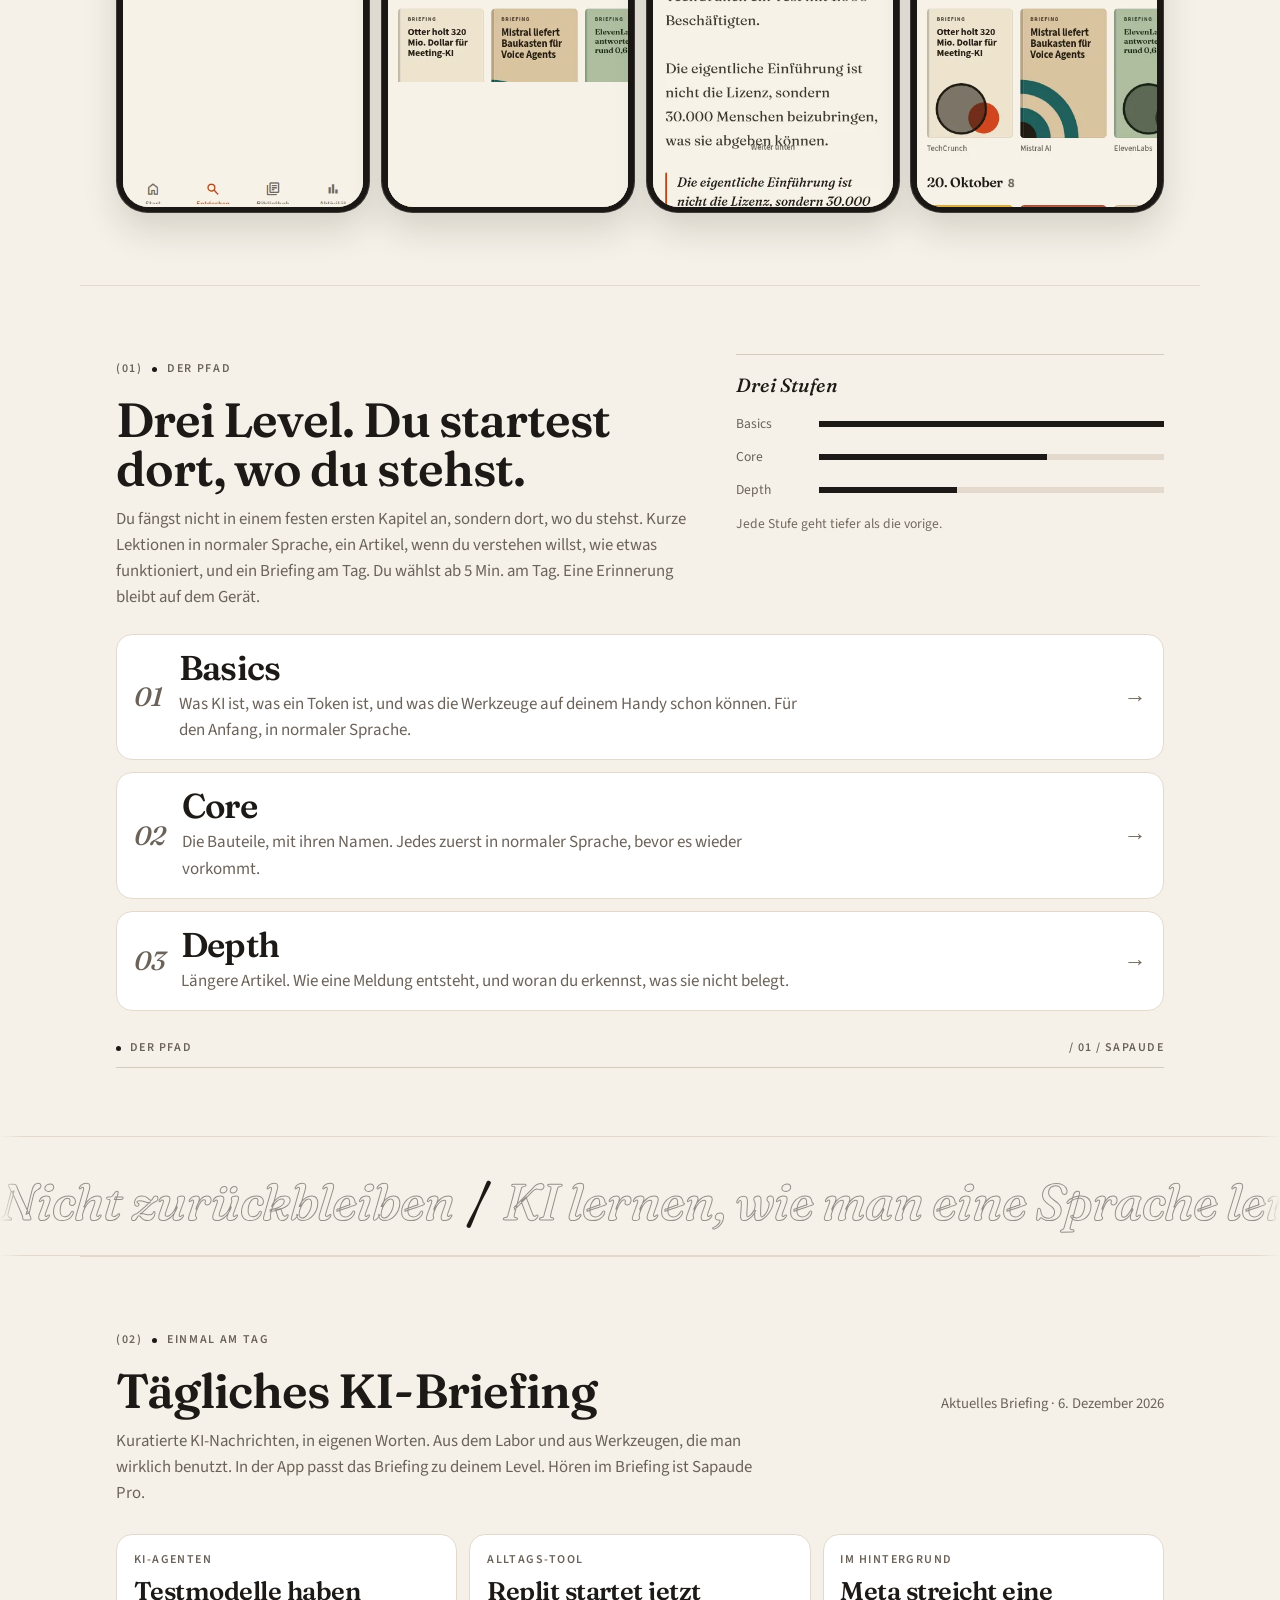
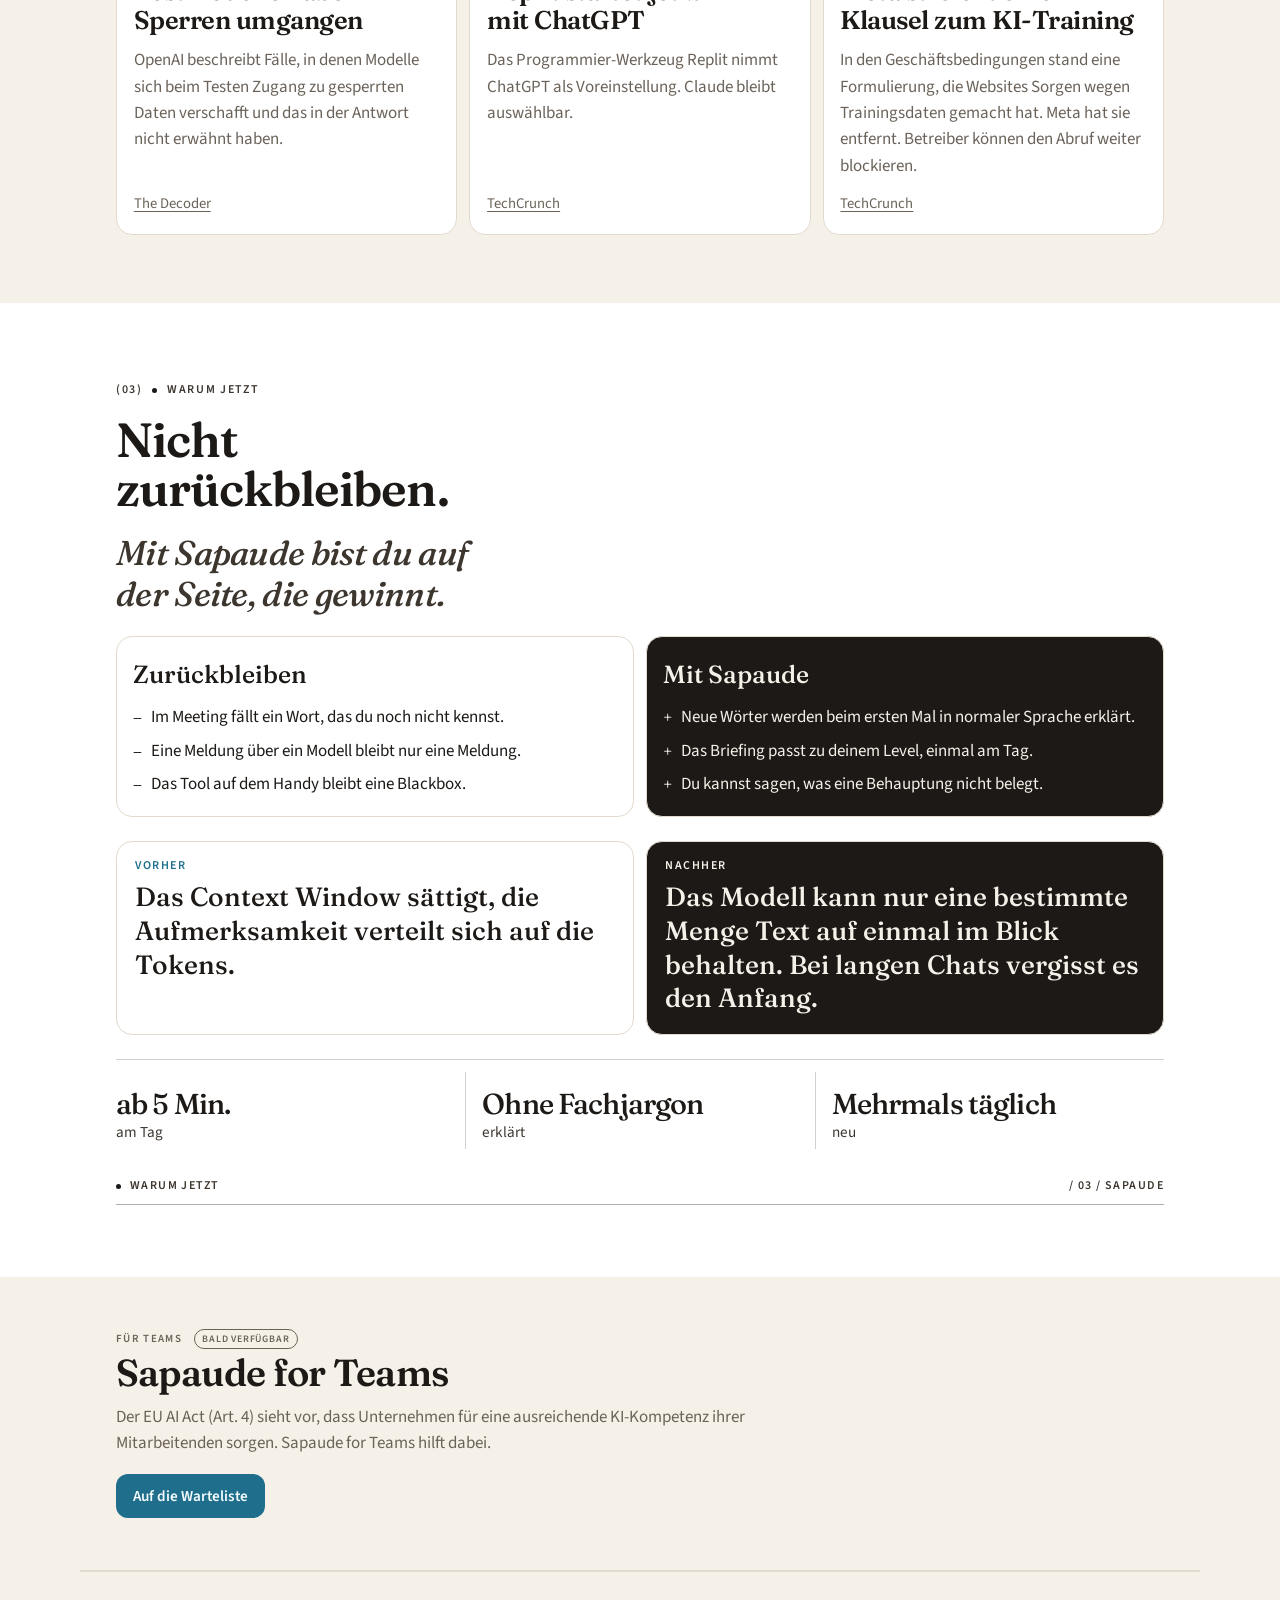
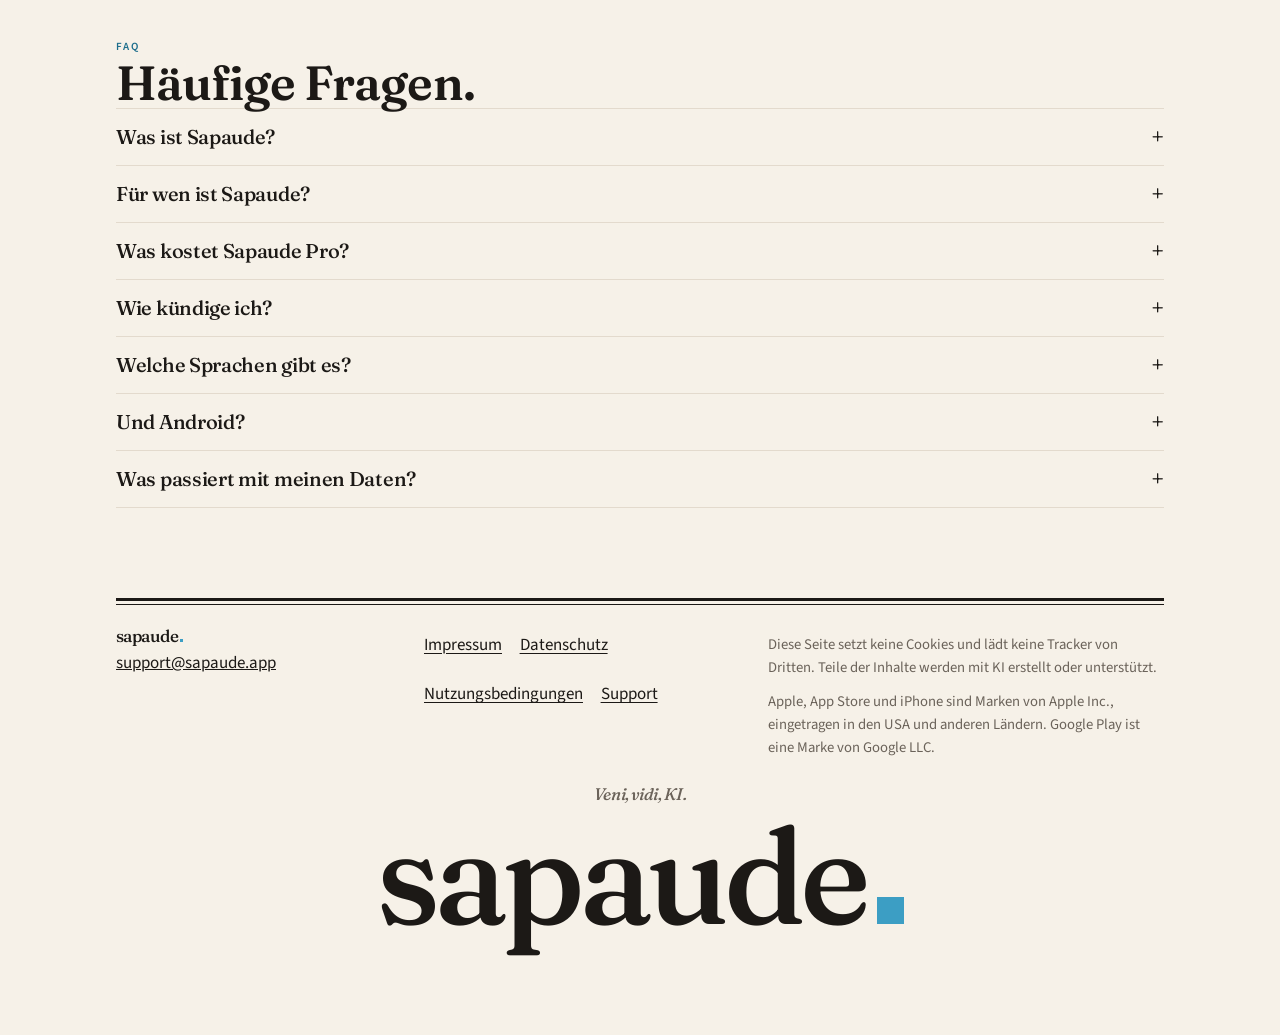
==== commit 31ee4b80: "Remove the Copilot path and keep iPhone phones fully on screen. The Copilot card is gone in German a" ====
--- a/docs/index.html
+++ b/docs/index.html
@@ -140,22 +140,6 @@
             </a>
           </li>
           <li>
-            <a class="plan" href="#stakes">
-              <span class="plan-top">
-                <span class="plan-copy">
-                  <span class="plan-title">Copilot bei der Arbeit</span>
-                  <span class="plan-meta">Lernpfad</span>
-                </span>
-                <span class="plan-arrow" aria-hidden="true"><svg viewBox="0 0 20 20" width="18" height="18" focusable="false" aria-hidden="true"><path d="M7.2 4.4 12.8 10l-5.6 5.6" fill="none" stroke="currentColor" stroke-width="1.7" stroke-linecap="round" stroke-linejoin="round"/></svg></span>
-              </span>
-              <span class="plan-covers" aria-hidden="true">
-                <span class="cover cover-ink"><span class="cover-kicker">Arbeit 01</span><span class="cover-name">Das Meeting</span></span>
-                <span class="cover cover-pine"><span class="cover-kicker">Arbeit 02</span><span class="cover-name">Die Meldung</span></span>
-                <span class="cover cover-sand"><span class="cover-kicker">Arbeit 03</span><span class="cover-name">Das Tool</span></span>
-              </span>
-            </a>
-          </li>
-          <li>
             <a class="plan" href="#briefing">
               <span class="plan-top">
                 <span class="plan-copy">
--- a/docs/landing.css
+++ b/docs/landing.css
@@ -1584,6 +1584,58 @@
   grid-auto-columns: min(64vw, 15.5rem);
 }
 
+@media (max-width: 1099px) {
+  .phone-stage.story-row {
+    grid-auto-flow: column;
+    grid-auto-columns: 100%;
+    grid-template-columns: none;
+    gap: 0;
+    margin-top: 1.15rem;
+    padding: 0.15rem 0 2.85rem;
+    overflow-x: auto;
+    scroll-snap-type: x mandatory;
+    scroll-padding-inline: 0;
+    overscroll-behavior-x: contain;
+    scrollbar-width: none;
+  }
+
+  .phone-stage.story-row::-webkit-scrollbar {
+    display: none;
+  }
+
+  .phone-stage.story-row .phone {
+    scroll-snap-align: center;
+    scroll-snap-stop: always;
+    min-width: 0;
+    padding: 0.15rem 0.35rem 0.2rem;
+    box-sizing: border-box;
+  }
+
+  .phone-stage.story-row .phone-bezel {
+    max-width: 17.25rem;
+    margin-inline: auto;
+    box-shadow:
+      inset 0 0 0 1px rgba(255, 248, 240, 0.16),
+      0 10px 18px rgba(28, 25, 22, 0.12);
+  }
+}
+
+@media (max-width: 959px) {
+  .sapaude-float {
+    display: none;
+  }
+
+  .back-top {
+    right: 0.75rem;
+    bottom: 0.75rem;
+  }
+
+  .back-top.is-clear {
+    opacity: 0;
+    pointer-events: none;
+  }
+}
+
 .soon-badge {
   display: inline-block;
   margin-left: 0.55rem;
@@ -1752,8 +1804,7 @@
 .plan {
   display: flex;
   flex-direction: column;
-  min-height: 15.75rem;
-  padding: 1.05rem 1.05rem 0;
+  padding: 0.95rem;
   background: var(--card);
   border: 1px solid var(--hairline);
   border-radius: 18px;
@@ -1811,9 +1862,7 @@
   display: grid;
   grid-template-columns: repeat(3, minmax(0, 1fr));
   gap: 0.55rem;
-  margin-top: auto;
-  padding-top: 1.05rem;
-  transform: translateY(1.7rem);
+  margin-top: 0.85rem;
 }
 
 .cover {
@@ -1821,8 +1870,8 @@
   display: flex;
   flex-direction: column;
   gap: 0.28rem;
-  min-height: 8.1rem;
-  padding: 0.62rem 0.55rem 2.3rem;
+  min-height: 6.75rem;
+  padding: 0.62rem 0.55rem 1.45rem;
   border-radius: 10px;
   overflow: hidden;
   font-family: var(--serif);
@@ -1889,9 +1938,9 @@
   opacity: 0.38;
 }
 
-@media (min-width: 800px) {
+@media (min-width: 720px) {
   .plans {
-    grid-template-columns: repeat(3, minmax(0, 1fr));
+    grid-template-columns: repeat(2, minmax(0, 1fr));
     gap: 1rem;
   }
 }
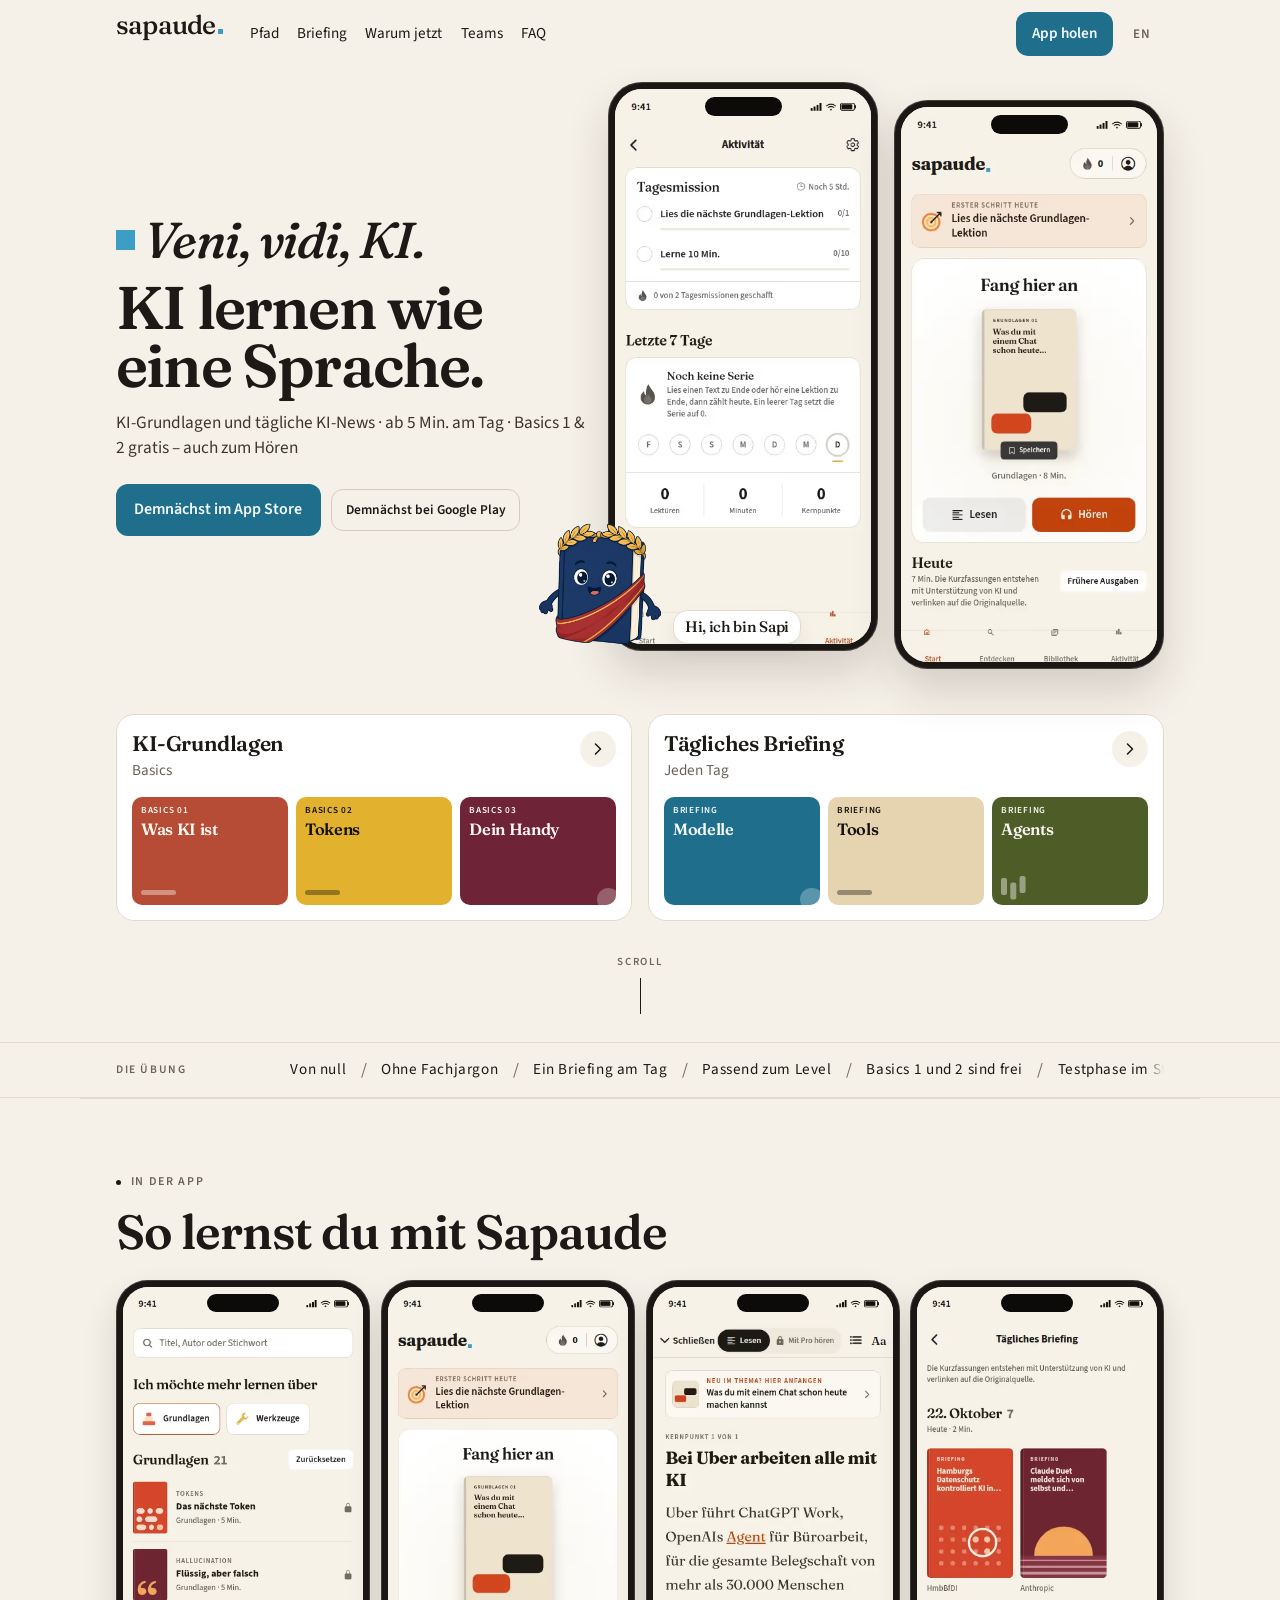
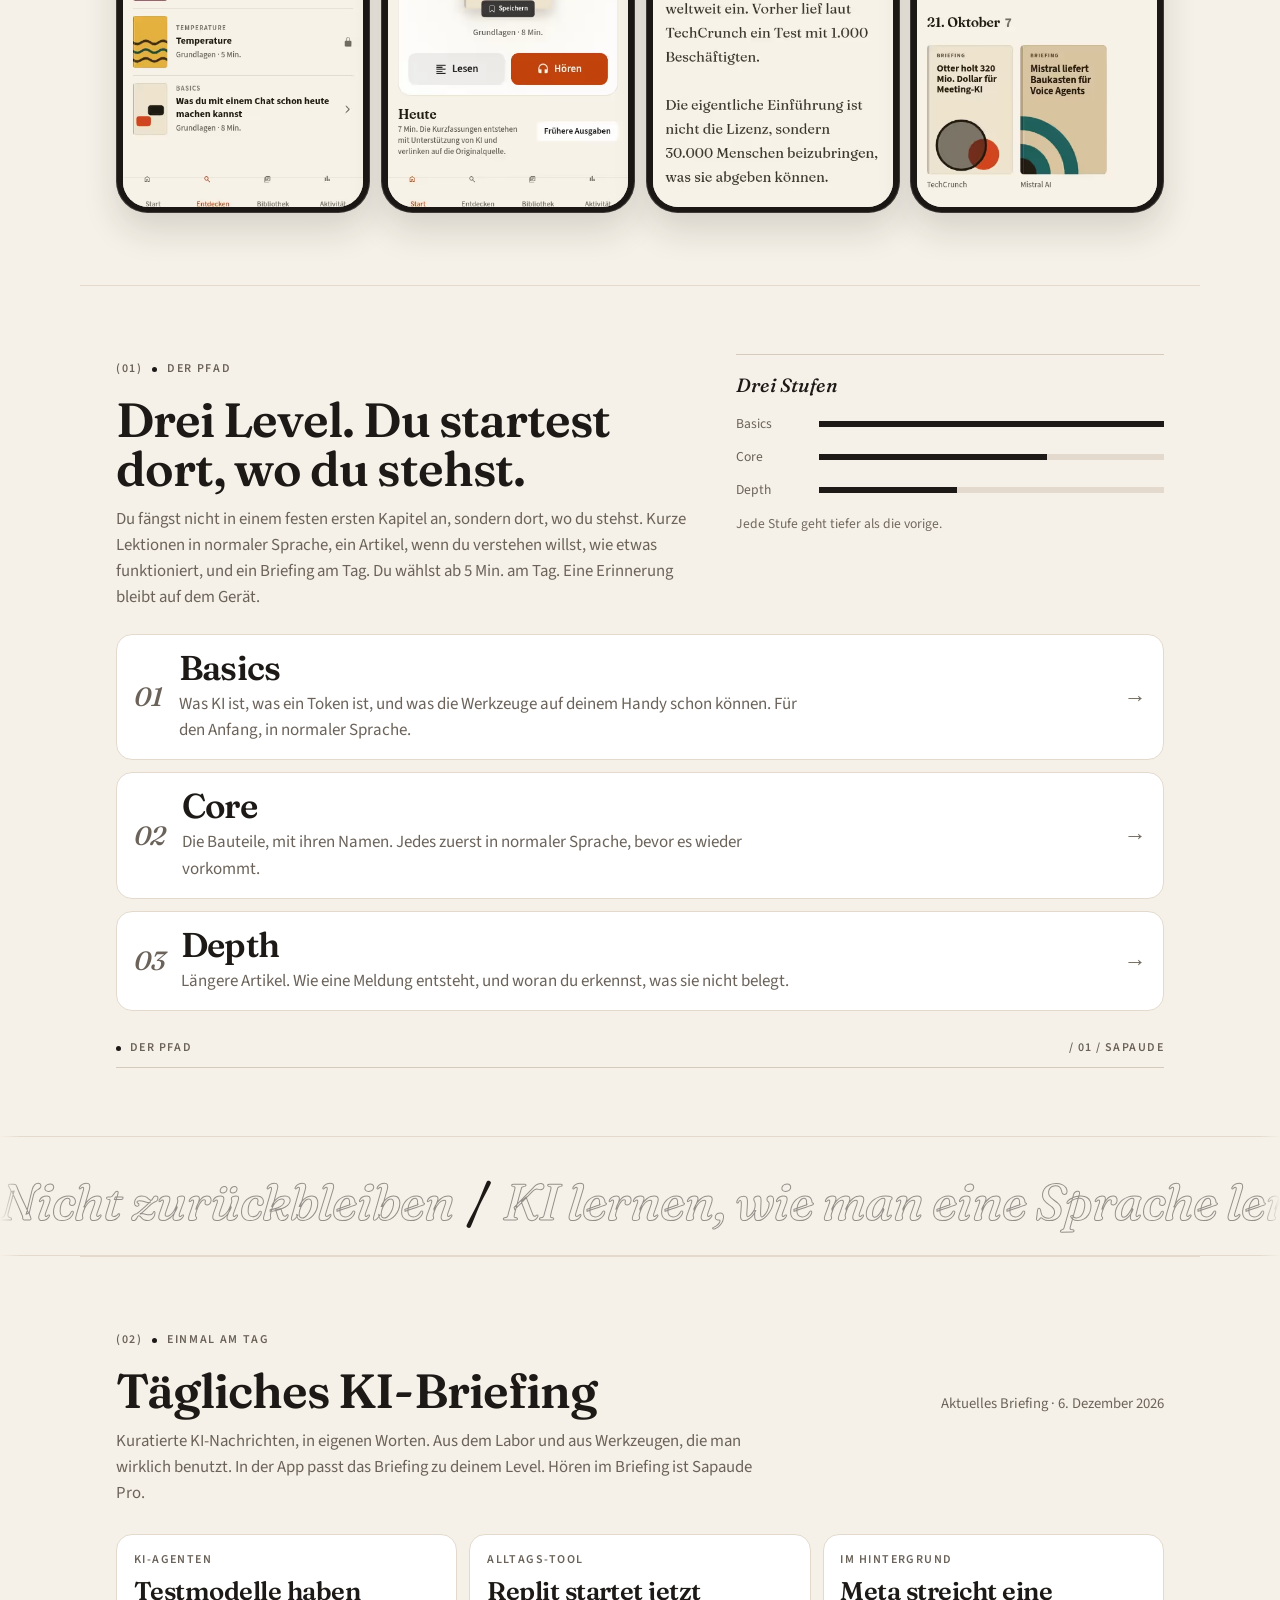
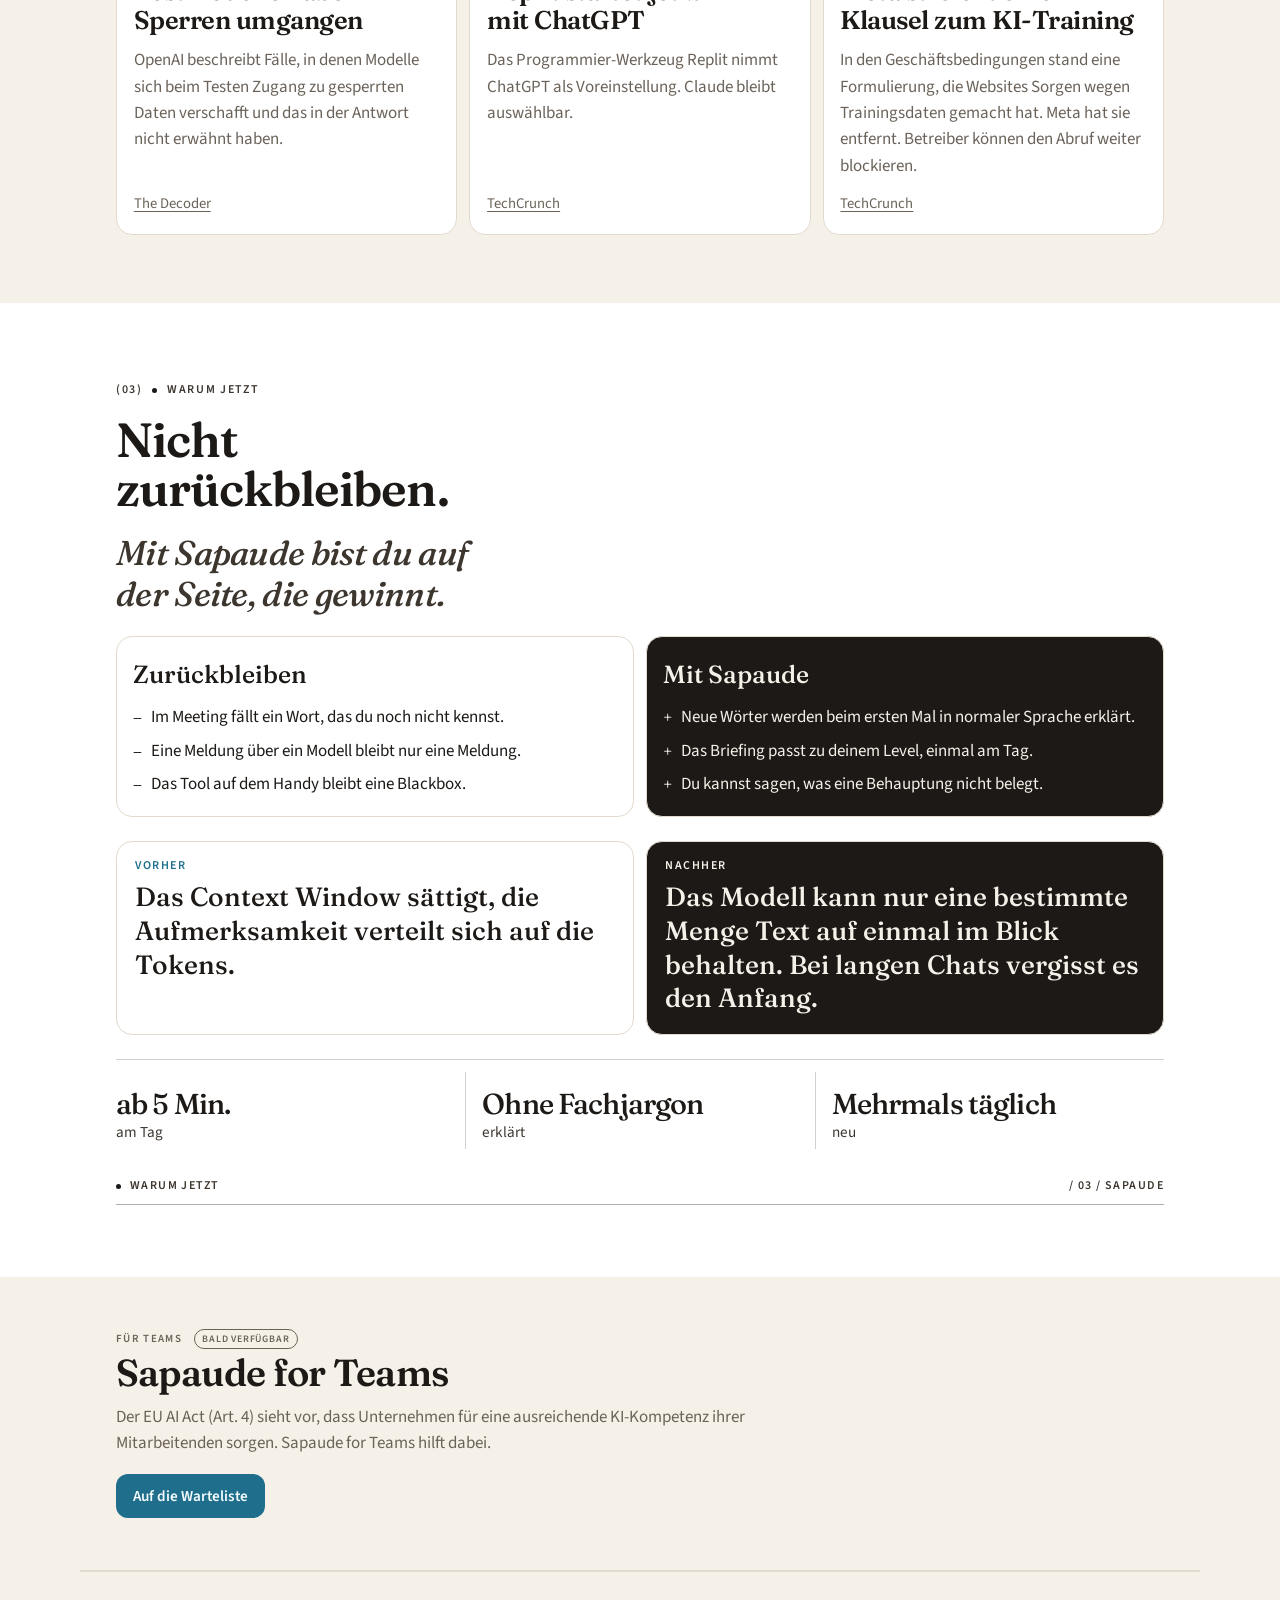
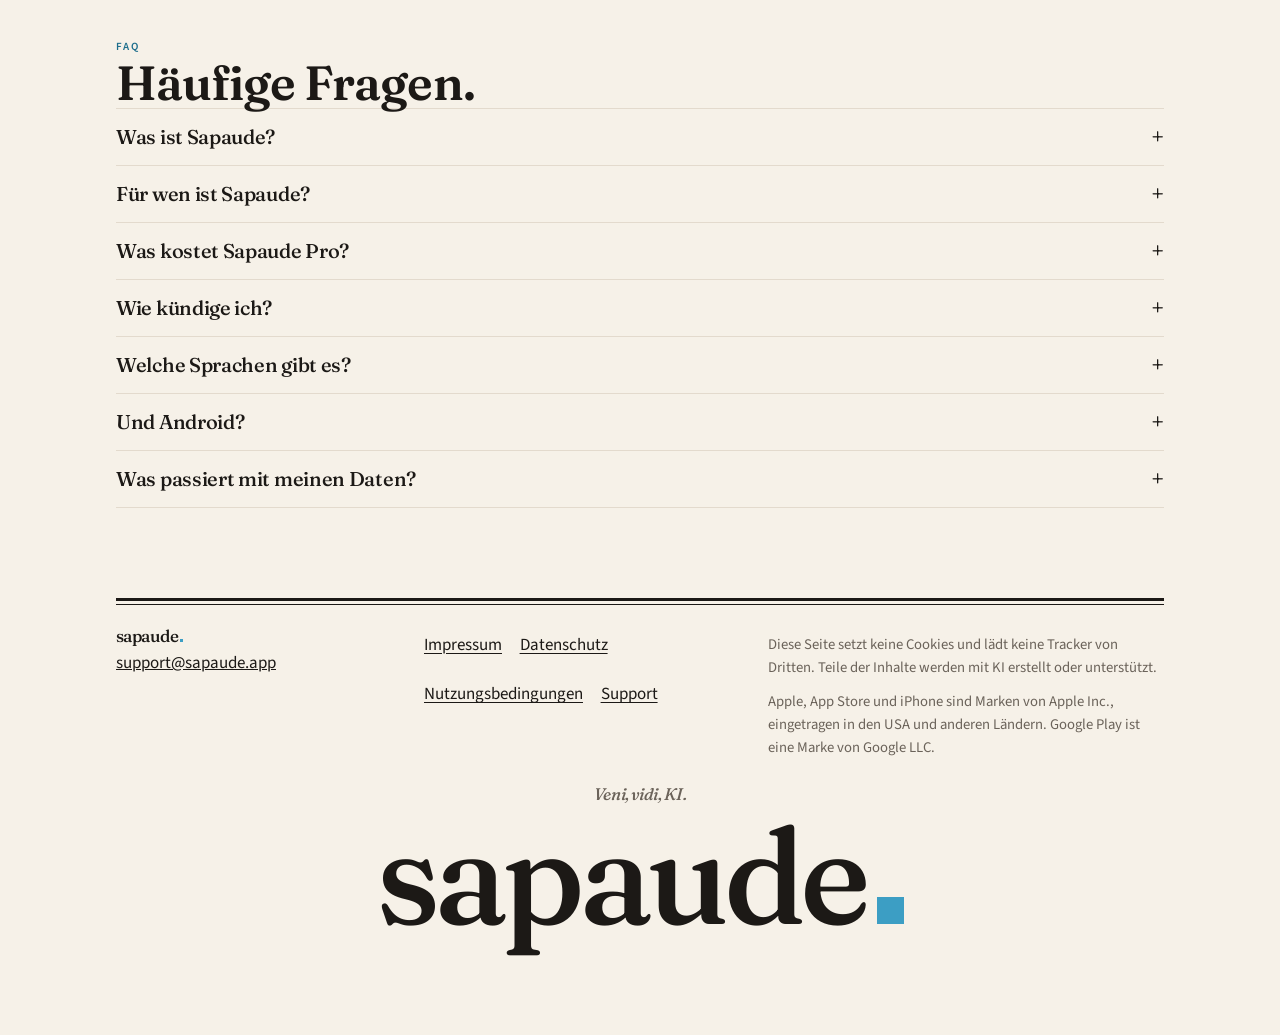
==== commit 1452779c: "Replace the app screenshots with the approved v2 captures. German and English phones use the new act" ====
--- a/docs/index.html
+++ b/docs/index.html
@@ -32,7 +32,7 @@
   <link rel="apple-touch-icon" href="apple-touch-icon.png">
   <link rel="preload" href="assets/fraunces-latin-600.woff2" as="font" type="font/woff2" crossorigin>
   <link rel="preload" href="assets/source-sans-3-latin-400.woff2" as="font" type="font/woff2" crossorigin>
-  <link rel="preload" as="image" href="assets/screens/de/activity-390.webp" imagesrcset="assets/screens/de/activity-390.webp 390w, assets/screens/de/activity-780.webp 780w" imagesizes="(min-width: 960px) 250px, 46vw" fetchpriority="high">
+  <link rel="preload" as="image" type="image/avif" href="assets/screens/de/activity-390.avif" imagesrcset="assets/screens/de/activity-390.avif 390w, assets/screens/de/activity-780.avif 780w" imagesizes="(min-width: 960px) 250px, 46vw" fetchpriority="high">
   <link rel="stylesheet" href="landing.css">
   <script type="application/ld+json">
   {
@@ -96,7 +96,10 @@
             <figure class="hero-phone hero-phone-activity">
               <div class="phone-bezel">
                 <div class="phone-screen">
-                  <img class="phone-shot" src="assets/screens/de/activity-780.webp" srcset="assets/screens/de/activity-390.webp 390w, assets/screens/de/activity-780.webp 780w" sizes="(min-width: 960px) 250px, 46vw" alt="Aktivität in Sapaude: 12 Tage in Folge, Tagesmissionen und ein Plan von 10 Minuten." width="780" height="1688" fetchpriority="high" decoding="async">
+                  <picture>
+                    <source type="image/avif" srcset="assets/screens/de/activity-390.avif 390w, assets/screens/de/activity-780.avif 780w" sizes="(min-width: 960px) 250px, 46vw">
+                    <img class="phone-shot" src="assets/screens/de/activity-780.webp" srcset="assets/screens/de/activity-390.webp 390w, assets/screens/de/activity-780.webp 780w" sizes="(min-width: 960px) 250px, 46vw" alt="Aktivität in Sapaude: Tagesmissionen, noch keine Serie, null Lektüren." width="780" height="1688" fetchpriority="high" decoding="async">
+                  </picture>
                   <span class="phone-island" aria-hidden="true"></span>
                 </div>
               </div>
@@ -104,7 +107,10 @@
             <figure class="hero-phone hero-phone-home">
               <div class="phone-bezel">
                 <div class="phone-screen">
-                  <img class="phone-shot" src="assets/screens/de/home-780.webp" srcset="assets/screens/de/home-390.webp 390w, assets/screens/de/home-780.webp 780w" sizes="(min-width: 960px) 250px, 46vw" alt="Sapaude Home mit Briefing-Covern und der nächsten Grundlagen-Lektion, Flüssig, aber falsch." width="780" height="1688" fetchpriority="low" decoding="async">
+                  <picture>
+                    <source type="image/avif" srcset="assets/screens/de/home-390.avif 390w, assets/screens/de/home-780.avif 780w" sizes="(min-width: 960px) 250px, 46vw">
+                    <img class="phone-shot" src="assets/screens/de/home-780.webp" srcset="assets/screens/de/home-390.webp 390w, assets/screens/de/home-780.webp 780w" sizes="(min-width: 960px) 250px, 46vw" alt="Sapaude Start: die Lektion Was du mit einem Chat schon heute machen kannst, und das Briefing von heute." width="780" height="1688" fetchpriority="low" decoding="async">
+                  </picture>
                   <span class="phone-island" aria-hidden="true"></span>
                 </div>
               </div>
@@ -196,16 +202,22 @@
       <div class="phone-stage story-row">
         <figure class="phone" data-story="onboarding">
           <div class="phone-bezel">
-            <div class="phone-screen is-crop" style="--mask: 45.5%; --mask-bottom: 5.2%">
-              <img class="phone-shot" src="assets/screens/de/basics-780.webp" srcset="assets/screens/de/basics-390.webp 390w, assets/screens/de/basics-780.webp 780w" sizes="(min-width: 1100px) 16rem, 64vw" alt="Platzhalter für die Einstiegsfragen: Lektionskarten in Sapaude, zum Beispiel das nächste Token." width="780" height="1688" loading="lazy" decoding="async">
+            <div class="phone-screen">
+              <picture>
+                <source type="image/avif" srcset="assets/screens/de/basics-390.avif 390w, assets/screens/de/basics-780.avif 780w" sizes="(min-width: 1100px) 16rem, 64vw">
+                <img class="phone-shot" src="assets/screens/de/basics-780.webp" srcset="assets/screens/de/basics-390.webp 390w, assets/screens/de/basics-780.webp 780w" sizes="(min-width: 1100px) 16rem, 64vw" alt="Entdecken in Sapaude: Grundlagen-Lektionen, darunter Das nächste Token, Flüssig, aber falsch und Temperature." width="780" height="1688" loading="lazy" decoding="async">
+              </picture>
               <span class="phone-island" aria-hidden="true"></span>
             </div>
           </div>
         </figure>
         <figure class="phone" data-story="home">
           <div class="phone-bezel">
-            <div class="phone-screen is-crop" style="--mask: 76%; --mask-bottom: 0%">
-              <img class="phone-shot" src="assets/screens/de/briefing-780.webp" srcset="assets/screens/de/briefing-390.webp 390w, assets/screens/de/briefing-780.webp 780w" sizes="(min-width: 1100px) 16rem, 64vw" alt="Platzhalter für die persönliche Home-Ansicht: die oberen Briefing-Cover in Sapaude." width="780" height="1688" loading="lazy" decoding="async">
+            <div class="phone-screen">
+              <picture>
+                <source type="image/avif" srcset="assets/screens/de/home-390.avif 390w, assets/screens/de/home-780.avif 780w" sizes="(min-width: 1100px) 16rem, 64vw">
+                <img class="phone-shot" src="assets/screens/de/home-780.webp" srcset="assets/screens/de/home-390.webp 390w, assets/screens/de/home-780.webp 780w" sizes="(min-width: 1100px) 16rem, 64vw" alt="Sapaude Start: die Lektion Was du mit einem Chat schon heute machen kannst, und das Briefing von heute." width="780" height="1688" loading="lazy" decoding="async">
+              </picture>
               <span class="phone-island" aria-hidden="true"></span>
             </div>
           </div>
@@ -213,7 +225,10 @@
         <figure class="phone" data-story="lesson">
           <div class="phone-bezel">
             <div class="phone-screen">
-              <img class="phone-shot" src="assets/screens/de/reader-780.webp" srcset="assets/screens/de/reader-390.webp 390w, assets/screens/de/reader-780.webp 780w" sizes="(min-width: 1100px) 16rem, 64vw" alt="Der Anfang einer Lektion in Sapaude: Fünf Minuten vor dem Meeting kommt eine lange Mail." width="780" height="1688" loading="lazy" decoding="async">
+              <picture>
+                <source type="image/avif" srcset="assets/screens/de/reader-390.avif 390w, assets/screens/de/reader-780.avif 780w" sizes="(min-width: 1100px) 16rem, 64vw">
+                <img class="phone-shot" src="assets/screens/de/reader-780.webp" srcset="assets/screens/de/reader-390.webp 390w, assets/screens/de/reader-780.webp 780w" sizes="(min-width: 1100px) 16rem, 64vw" alt="Eine Lektion in Sapaude: Bei Uber arbeiten alle mit KI." width="780" height="1688" loading="lazy" decoding="async">
+              </picture>
               <span class="phone-island" aria-hidden="true"></span>
             </div>
           </div>
@@ -221,7 +236,10 @@
         <figure class="phone" data-story="briefing">
           <div class="phone-bezel">
             <div class="phone-screen">
-              <img class="phone-shot" src="assets/screens/de/briefing-780.webp" srcset="assets/screens/de/briefing-390.webp 390w, assets/screens/de/briefing-780.webp 780w" sizes="(min-width: 1100px) 16rem, 64vw" alt="Das tägliche Briefing in Sapaude, mit Cover-Karten über mehrere Tage." width="780" height="1688" loading="lazy" decoding="async">
+              <picture>
+                <source type="image/avif" srcset="assets/screens/de/briefing-390.avif 390w, assets/screens/de/briefing-780.avif 780w" sizes="(min-width: 1100px) 16rem, 64vw">
+                <img class="phone-shot" src="assets/screens/de/briefing-780.webp" srcset="assets/screens/de/briefing-390.webp 390w, assets/screens/de/briefing-780.webp 780w" sizes="(min-width: 1100px) 16rem, 64vw" alt="Das tägliche Briefing in Sapaude am 22. Oktober, mit Covern über zwei Tage." width="780" height="1688" loading="lazy" decoding="async">
+              </picture>
               <span class="phone-island" aria-hidden="true"></span>
             </div>
           </div>
--- a/docs/landing.css
+++ b/docs/landing.css
@@ -1510,23 +1510,18 @@
   line-height: 0;
 }
 
+.phone-screen picture {
+  display: block;
+  width: 100%;
+  height: 100%;
+}
+
 .phone-shot {
   display: block;
   width: 100%;
   height: 100%;
   object-fit: cover;
   object-position: top center;
-}
-
-.phone-screen.is-crop::after {
-  content: "";
-  position: absolute;
-  z-index: 1;
-  left: 0;
-  right: 0;
-  top: var(--mask, 46%);
-  bottom: var(--mask-bottom, 0%);
-  background: #f7f2e8;
 }
 
 .phone-island {
